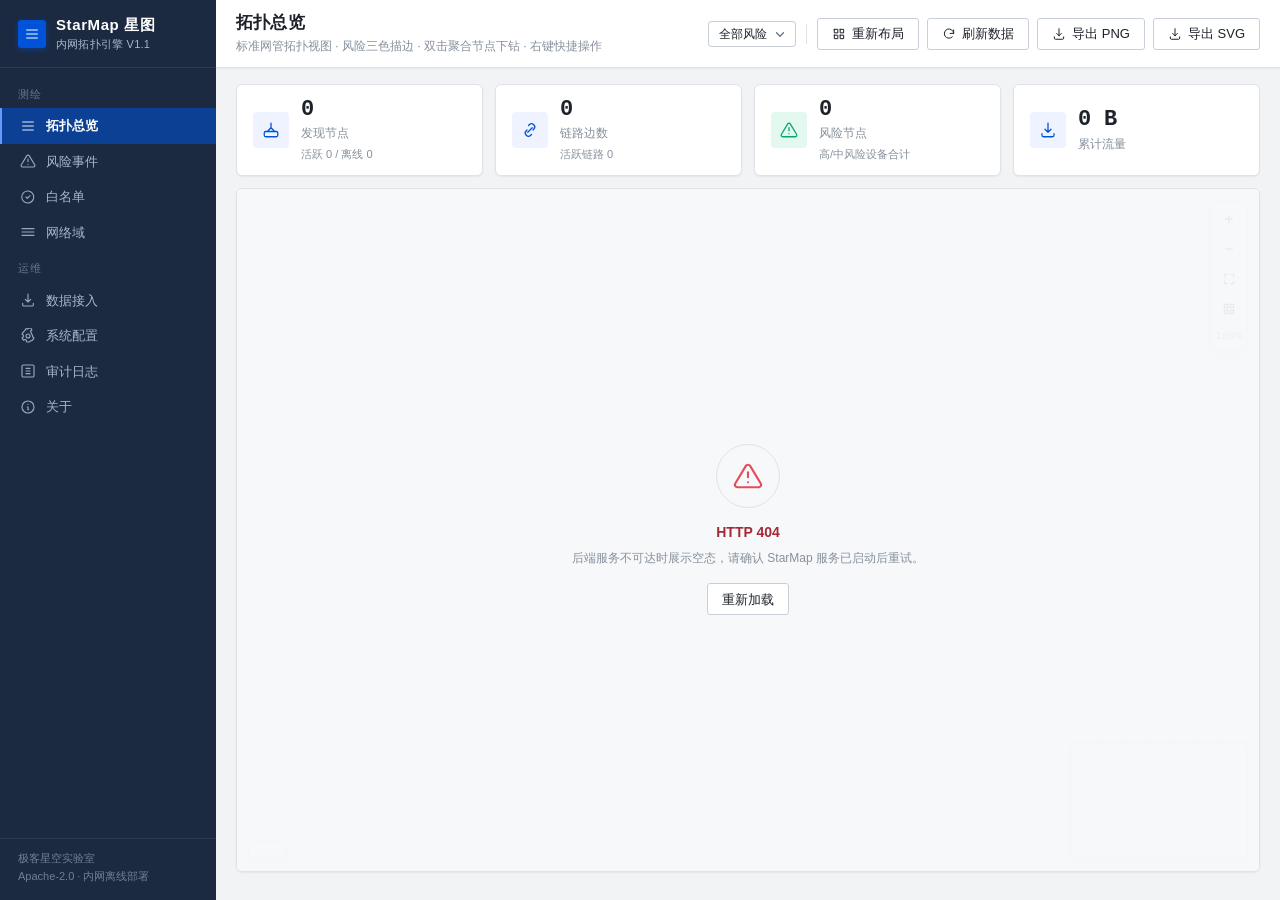
==== web/index.html @ 6420c2ea "UI: 模块宽度全自适应（去 max-width 限制/表格列宽改 min-width/控件弹性/详情面板 clamp）" ====
<!DOCTYPE html>
<html lang="zh-CN">
<head>
<meta charset="UTF-8">
<meta name="viewport" content="width=device-width, initial-scale=1.0">
<title>拓扑总览 · StarMap 星图</title>
<link rel="stylesheet" href="assets/theme.css">
</head>
<body>
<div class="sm-app">
  <aside class="sm-sider" id="smSider"></aside>

  <main class="sm-main">
    <header class="sm-topbar">
      <div class="sm-topbar-l">
        <h1 class="sm-h1">拓扑总览</h1>
        <p class="sm-sub">标准网管拓扑视图 · 风险三色描边 · 双击聚合节点下钻 · 右键快捷操作</p>
      </div>
      <div class="sm-toolbar">
        <button class="sm-btn is-warn sm-hide" id="btnBack" data-act="back">返回上级</button>
        <select class="sm-select is-sm sm-w-auto" id="fRisk" aria-label="风险筛选">
          <option value="">全部风险</option>
          <option value="high">仅高风险</option>
          <option value="mid">仅中风险</option>
          <option value="low">仅低风险</option>
          <option value="none">仅正常</option>
        </select>
        <span class="sm-toolbar-sep"></span>
        <button class="sm-btn" id="btnRelayout" data-act="relayout" data-ico="layout">重新布局</button>
        <button class="sm-btn" id="btnRefresh" data-act="refresh" data-ico="refresh">刷新数据</button>
        <button class="sm-btn" data-act="png" data-ico="download">导出 PNG</button>
        <button class="sm-btn" data-act="svg" data-ico="download">导出 SVG</button>
      </div>
    </header>

    <div class="sm-content">
      <div class="sm-grid sm-grid-4 sm-anim" id="statsBar"></div>

      <div class="sm-row sm-anim" style="flex:1;min-height:420px;margin-top:12px" >
        <div id="topo" class="sm-card sm-topo-wrap" style="flex:1;min-width:0"></div>

        <aside class="sm-card sm-hide" id="detailPanel" style="width:clamp(280px, 24vw, 360px);flex:0 0 clamp(280px, 24vw, 360px);display:flex;flex-direction:column;overflow:hidden">
          <div class="sm-card-hd">
            <div>
              <h2 style="font-size:14px">节点详情</h2>
              <div class="sm-t-3" id="detailKind">—</div>
            </div>
            <button class="sm-btn is-text is-icon is-sm" data-act="close-detail" title="关闭" data-ico="close"></button>
          </div>
          <div class="sm-card-bd" id="detailBody" style="overflow:auto;flex:1"></div>
        </aside>
      </div>
    </div>
  </main>
</div>

<script src="assets/api.js"></script>
<script src="assets/app.js"></script>
<script src="assets/topo.js"></script>
<script>
'use strict';

var topo = null;
var snapshot = null;      // 当前拓扑快照
var parentSnapshot = null;// 上级快照（返回上级用）
var nodeCache = {};       // id -> node
var breadcrumb = ['全网拓扑'];

/* ---------- 节点判定（与后端契约保持一致） ---------- */
function isAggNode(n) {
  if (n.Aggregated) return true;
  var id = String(n.ID || '');
  return id.indexOf('subnet:') === 0;
}
function nodeCIDR(n) {
  var id = String(n.ID || '');
  if (id.indexOf('subnet:') === 0) return id.slice(7);
  if (id.indexOf('ext:') === 0) return null;
  if (n.IPs && n.IPs.length && n.IPs[0].indexOf('/') > 0) return n.IPs[0];
  if (id.indexOf('/') > 0) return id;
  return null;
}
function nodeLabel(n) {
  if (n.IPs && n.IPs.length) return String(n.IPs[0]);
  if (n.MAC) return String(n.MAC);
  return String(n.ID);
}

/* ---------- 统计卡片 ---------- */
function renderStats() {
  var st = (snapshot && snapshot.Stats) || {};
  var nodes = (snapshot && snapshot.Nodes) || [];
  var edges = (snapshot && snapshot.Edges) || [];
  var active = nodes.filter(function (n) { return n.Active !== false; }).length;
  var risky = nodes.filter(function (n) { return n.RiskLevel === 'high' || n.RiskLevel === 'mid'; }).length;
  var items = [
    { k: '发现节点', v: st.NodeCount != null ? st.NodeCount : nodes.length, i: 'node', cls: '', ex: '活跃 ' + active + ' / 离线 ' + (nodes.length - active) },
    { k: '链路边数', v: st.EdgeCount != null ? st.EdgeCount : edges.length, i: 'link', cls: '', ex: '活跃链路 ' + (st.ActiveEdges != null ? st.ActiveEdges : edges.filter(function (e) { return e.Active !== false; }).length) },
    { k: '风险节点', v: risky, i: 'warn', cls: risky ? 'is-high' : 'is-ok', ex: '高/中风险设备合计' },
    { k: '累计流量', v: st.TotalBytes || 0, i: 'ingest', cls: '', ex: '', fmt: 'bytes' }
  ];
  var host = document.getElementById('statsBar');
  host.innerHTML = items.map(function (it) {
    return '<div class="sm-stat ' + it.cls + '">' +
      '<div class="sm-stat-ico">' + UI.ico(it.i) + '</div>' +
      '<div style="min-width:0">' +
      '<div class="sm-stat-val" data-v="' + it.v + '" data-fmt="' + (it.fmt || 'num') + '">0</div>' +
      '<div class="sm-stat-key">' + it.k + '</div>' +
      (it.ex ? '<div class="sm-stat-extra">' + UI.esc(it.ex) + '</div>' : '') +
      '</div></div>';
  }).join('');
  Array.prototype.forEach.call(host.querySelectorAll('.sm-stat-val'), function (el) {
    var v = Number(el.getAttribute('data-v')) || 0;
    if (el.getAttribute('data-fmt') === 'bytes') el.textContent = UI.fmtBytes(v);
    else UI.countTo(el, v);
  });
}

/* ---------- 告警徽标：按节点聚合待处置事件 ---------- */
function loadAlerts() {
  return API.events({ status: 'pending' })
    .then(function (list) {
      var events = Array.isArray(list) ? list : (list && list.Events) || [];
      var map = {};
      events.forEach(function (ev) {
        var key = ev.NodeAPID || (ev.NodeID != null ? String(ev.NodeID) : '');
        if (!key) return;
        map[key] = (map[key] || 0) + 1;
      });
      if (topo) topo.setAlerts(map);
    })
    .catch(function () { /* 事件接口失败不影响拓扑 */ });
}

/* ---------- 拓扑构建 ---------- */
function buildGraph(data, keepView) {
  snapshot = data;
  nodeCache = {};
  (data.Nodes || []).forEach(function (n) { nodeCache[String(n.ID)] = n; });
  renderStats();
  if (!topo) {
    topo = SM.Topo.create(document.getElementById('topo'), {});
    bindTopo();
  }
  topo.setData(data);
  if (!keepView) topo.fit();
  loadAlerts();
}

function bindTopo() {
  topo.on('nodeClick', function (p) { showDetail(p.id); });

  topo.on('nodeDblClick', function (p) {
    var n = nodeCache[p.id];
    if (!n) return;
    var cidr = nodeCIDR(n);
    if (isAggNode(n) && cidr) drilldown(cidr);
    else showDetail(p.id);
  });

  topo.on('nodeHover', function (p) {
    if (!p || !p.node) { UI.tip.hide(); return; }
    var n = p.node;
    var lv = n.RiskLevel || 'none';
    UI.tip.show(
      '<b>' + UI.esc(nodeLabel(n)) + '</b>' +
      '<div class="sm-tip-row"><span>类型</span><span>' + UI.esc(SM.Topo.typeLabel(nodeType(n))) + '</span></div>' +
      '<div class="sm-tip-row"><span>风险</span><span>' + UI.esc(UI.riskLabel(lv)) + '</span></div>' +
      '<div class="sm-tip-row"><span>网络域</span><span>' + UI.esc(n.Domain || '-') + '</span></div>' +
      '<div class="sm-tip-row"><span>最后活跃</span><span>' + UI.esc(UI.fmtAgo(n.LastSeen)) + '</span></div>' +
      (isAggNode(n) ? '<div style="margin-top:4px;opacity:.7">双击下钻子网</div>' : ''),
      p.x, p.y);
  });

  topo.on('edgeHover', function (p) {
    if (!p || !p.edge) { UI.tip.hide(); return; }
    var e = p.edge;
    UI.tip.show(
      '<b>' + UI.esc(nodeLabel(nodeCache[p.a] || { ID: p.a })) + ' &harr; ' + UI.esc(nodeLabel(nodeCache[p.b] || { ID: p.b })) + '</b>' +
      '<div class="sm-tip-row"><span>协议</span><span>' + UI.esc(e.Protocol || '-') + '</span></div>' +
      '<div class="sm-tip-row"><span>流量</span><span>' + UI.esc(UI.fmtBytes(e.Bytes)) + '</span></div>' +
      '<div class="sm-tip-row"><span>报文</span><span>' + UI.esc(UI.fmtNum(e.Packets)) + '</span></div>' +
      '<div class="sm-tip-row"><span>状态</span><span>' + (e.Active === false ? '已老化' : '活跃') + '</span></div>',
      p.x, p.y);
  });

  topo.on('contextMenu', function (p) {
    if (!p.id) return;
    var n = p.node || {};
    var cidr = nodeCIDR(n);
    UI.menu(p.x, p.y, [
      { label: '查看详情', icon: 'info', act: 'ctx-detail' },
      { label: '居中定位', icon: 'target', act: 'ctx-locate' },
      { sep: true },
      { label: '下钻子网', icon: 'drill', act: 'ctx-drill', disabled: !(isAggNode(n) && cidr) },
      { label: '加入白名单', icon: 'shield', act: 'ctx-whitelist' }
    ], { id: p.id, node: n, cidr: cidr });
  });
}

function nodeType(n) {
  if (!topo) return 'unknown';
  if (String(n.ID).indexOf('ext:') === 0) return 'cloud';
  if (isAggNode(n)) return 'subnet';
  return 'unknown';
}

/* ---------- 节点详情 ---------- */
function showDetail(id) {
  var panel = document.getElementById('detailPanel');
  var body = document.getElementById('detailBody');
  panel.classList.remove('sm-hide');
  body.innerHTML = UI.loadingHTML('加载节点详情…');
  API.node(id).then(function (resp) {
    var n = resp.Node || resp;
    var peers = (snapshot.Edges || []).filter(function (e) { return e.SrcID === id || e.DstID === id; });
    var cidr = nodeCIDR(n);
    document.getElementById('detailKind').textContent = isAggNode(n) ? '网段聚合节点' : SM.Topo.typeLabel(nodeType(n));
    var h = '<div class="sm-stack-sm">' +
      kv('节点 ID', '<span class="sm-mono">' + UI.esc(n.ID) + '</span>') +
      kv('IP 地址', (n.IPs || []).length ? (n.IPs || []).map(function (i) { return '<div class="sm-mono">' + UI.esc(i) + '</div>'; }).join('') : '-') +
      kv('MAC 地址', n.MAC ? '<span class="sm-mono">' + UI.esc(n.MAC) + '</span>' : '-') +
      kv('归属网络域', n.Domain ? '<span class="sm-badge is-brand">' + UI.esc(n.Domain) + '</span>' : '-') +
      kv('风险等级', UI.riskTag(n.RiskLevel)) +
      kv('在线状态', n.Active === false
        ? '<span class="sm-dot is-off"></span> 已老化'
        : '<span class="sm-dot is-on"></span> 在线') +
      kv('标签', (n.Labels || []).length
        ? '<div class="sm-chips">' + n.Labels.map(function (l) { return '<span class="sm-chip">' + UI.esc(l) + '</span>'; }).join('') + '</div>'
        : '-') +
      kv('首次发现', UI.fmtTime(n.FirstSeen)) +
      kv('最后活跃', UI.fmtTime(n.LastSeen)) +
      '</div>';

    if (resp.Members && resp.Members.length) {
      h += '<div class="sm-divider"></div><div class="sm-label" style="margin-bottom:8px">聚合成员（' + resp.Members.length + '）</div>' +
        '<div class="sm-stack-sm" style="max-height:200px;overflow:auto">' + resp.Members.map(function (m) {
          return '<div class="sm-row is-center" style="justify-content:space-between;padding:5px 8px;background:var(--sm-bg-alt);border-radius:3px">' +
            '<span class="sm-mono" style="font-size:12px">' + UI.esc(nodeLabel(m)) + '</span>' +
            UI.riskTag(m.RiskLevel) + '</div>';
        }).join('') + '</div>';
    }

    h += '<div class="sm-divider"></div><div class="sm-label" style="margin-bottom:8px">通信对端（' + peers.length + '）</div>';
    h += peers.length
      ? '<div class="sm-stack-sm" style="max-height:240px;overflow:auto">' + peers.map(function (e) {
        var other = e.SrcID === id ? e.DstID : e.SrcID;
        var on = nodeCache[other];
        return '<div class="sm-row is-center" style="justify-content:space-between;padding:6px 8px;background:var(--sm-bg-alt);border-radius:3px">' +
          '<span class="sm-mono" style="font-size:12px;color:var(--sm-brand-2);cursor:pointer" data-act="peer" data-id="' + UI.escAttr(other) + '">' +
          UI.esc(on ? nodeLabel(on) : other) + '</span>' +
          '<span class="sm-t-3" style="font-size:11px">' + UI.esc(e.Protocol || '-') + ' · ' + UI.esc(UI.fmtBytes(e.Bytes)) + '</span></div>';
      }).join('') + '</div>'
      : '<div class="sm-t-3" style="font-size:12px">暂无对端</div>';

    body.innerHTML = h;
  }).catch(function (e) {
    body.innerHTML = UI.errorHTML(e);
  });
}
function kv(k, v) {
  return '<div class="sm-kv"><div class="sm-kv-k">' + k + '</div><div class="sm-kv-v">' + v + '</div></div>';
}

/* ---------- 下钻 / 返回 ---------- */
function drilldown(cidr) {
  UI.toast('正在下钻子网 ' + cidr + ' …', 'info');
  topo.showOverlay('<div style="text-align:center">' + UI.loadingHTML('加载子网拓扑 ' + cidr + ' …') + '</div>');
  API.subnetTopology(cidr).then(function (data) {
    if (!data.Nodes || !data.Nodes.length) {
      topo.showOverlay(UI.emptyHTML('子网 ' + cidr + ' 内暂无节点', '该网段可能尚未聚合或已被老化清理'));
      return;
    }
    parentSnapshot = snapshot;
    breadcrumb.push(cidr);
    buildGraph(data);
    document.getElementById('btnBack').classList.remove('sm-hide');
    document.getElementById('btnBack').textContent = '← 返回' + (breadcrumb.length > 1 ? '上级' : '全网');
    UI.toast('已进入子网 ' + cidr, 'ok');
  }).catch(function (e) {
    topo.showOverlay(UI.errorHTML(e));
    UI.toast('下钻失败：' + e.message, 'err');
  });
}
function backToTop() {
  if (!parentSnapshot) return;
  breadcrumb.pop();
  buildGraph(parentSnapshot);
  parentSnapshot = null;
  document.getElementById('btnBack').classList.add('sm-hide');
  UI.toast('已返回上级拓扑', 'ok');
}

/* ---------- 加入白名单 ---------- */
function addWhitelist(prefill) {
  UI.modal({
    title: '加入白名单',
    body:
      '<div class="sm-stack">' +
      '<div class="sm-field"><label>类型</label><select class="sm-select" id="wlKind">' +
      '<option value="cidr">CIDR 网段</option><option value="ip">IP 地址</option>' +
      '<option value="host">主机/域名</option><option value="node">拓扑节点</option></select></div>' +
      '<div class="sm-field"><label>值</label><input class="sm-input" id="wlValue" placeholder="如 10.0.0.0/8 / 192.168.1.1" value="' + UI.escAttr(prefill || '') + '"></div>' +
      '<div class="sm-field"><label>备注</label><input class="sm-input" id="wlNote" placeholder="可选，如：办公网段放行"></div>' +
      '<div class="sm-alert is-info"><span class="sm-alert-ico">' + UI.ico('info') + '</span>' +
      '<div class="sm-alert-body">保存后将自动抑制该维度下已有的待处置事件。</div></div>' +
      '</div>',
    okText: '保存',
    onOk: function (m) {
      var v = m.body.querySelector('#wlValue').value.trim();
      if (!v) { UI.toast('请填写值', 'err'); return false; }
      return API.createWhitelist({
        Kind: m.body.querySelector('#wlKind').value,
        Value: v,
        Note: m.body.querySelector('#wlNote').value.trim()
      }).then(function () {
        UI.toast('已加入白名单', 'ok');
        loadAlerts();
      });
    }
  });
}

/* ---------- 事件绑定（事件委托，无内联 onclick） ---------- */
UI.on('refresh', load);
UI.on('relayout', function () { if (topo) { topo.relayout(); UI.toast('已重新布局', 'ok'); } });
UI.on('back', backToTop);
UI.on('png', function () { if (topo) { topo.exportPNG(); UI.toast('PNG 已导出', 'ok'); } });
UI.on('svg', function () { if (topo) { topo.exportSVG(); UI.toast('SVG 已导出', 'ok'); } });
UI.on('close-detail', function () { document.getElementById('detailPanel').classList.add('sm-hide'); });
UI.on('peer', function (el) { showDetail(el.getAttribute('data-id')); });
UI.on('topo-reload', load);
UI.on('ctx-detail', function (el, ctx) { showDetail(ctx.id); });
UI.on('ctx-locate', function (el, ctx) { if (topo) topo.centerOn(ctx.id); });
UI.on('ctx-drill', function (el, ctx) { if (ctx.cidr) drilldown(ctx.cidr); });
UI.on('ctx-whitelist', function (el, ctx) {
  var n = ctx.node || {};
  var ip = (n.IPs && n.IPs[0]) ? String(n.IPs[0]).replace(/\/.*$/, '') : '';
  addWhitelist(ip || ctx.id);
});

document.getElementById('fRisk').addEventListener('change', function () {
  if (topo) topo.setRiskFilter(this.value);
});

/* ---------- 加载 ---------- */
function load() {
  if (!topo) {
    topo = SM.Topo.create(document.getElementById('topo'), {});
    bindTopo();
  }
  topo.showOverlay(UI.loadingHTML('正在获取拓扑快照…'));
  return API.topology().then(function (data) {
    parentSnapshot = null;
    breadcrumb = ['全网拓扑'];
    document.getElementById('btnBack').classList.add('sm-hide');
    if (!data.Nodes || !data.Nodes.length) {
      snapshot = data;
      renderStats();
      topo.setData({ Nodes: [], Edges: [] });
      return;
    }
    buildGraph(data);
  }).catch(function (e) {
    if (topo) topo.showOverlay(UI.errorHTML(e));
    snapshot = null;
    renderStats();
  });
}

document.addEventListener('DOMContentLoaded', load);
window.addEventListener('resize', function () { if (topo) topo.resize(); });
</script>
</body>
</html>
---- web/assets/theme.css ----
/* ==========================================================================
   StarMap 星图 V1.1 —— 设计系统（theme.css）
   设计基准：腾讯云 / TDesign 规范 + 原生桌面网管平台质感（eSight / RIIL / Zabbix）
   原则：亮色为主 · 紧凑信息密度 · 细边框 · 克制阴影 · 小圆角 · 无渐变堆砌
   零外网依赖：不引用任何 CDN 字体 / 图标库，图标全部内联 SVG
   ========================================================================== */

/* ---------- 1. 设计令牌 ---------- */
:root {
  /* 品牌：腾讯蓝 */
  --sm-brand-1: #003cab;
  --sm-brand-2: #0052d9;
  --sm-brand-3: #3375ff;
  --sm-brand-4: #6699ff;
  --sm-brand-5: #a6c4ff;
  --sm-brand-bg: #eef3ff;
  --sm-brand-bg-hover: #dbe5ff;

  /* 中性灰阶 */
  --sm-gray-1: #1d2129;
  --sm-gray-2: #4b5768;
  --sm-gray-3: #6b7787;
  --sm-gray-4: #8f9aab;
  --sm-gray-5: #b6bfcc;
  --sm-gray-6: #d4dae2;
  --sm-gray-7: #e5e9ef;
  --sm-gray-8: #f0f2f5;
  --sm-gray-9: #f7f8fa;

  /* 语义色 */
  --sm-success: #00a870;
  --sm-success-bg: #e3f9f0;
  --sm-warning: #ff8800;
  --sm-warning-bg: #fff1e0;
  --sm-danger: #e34d59;
  --sm-danger-bg: #fdeaec;
  --sm-info: #0052d9;
  --sm-info-bg: #eef3ff;

  /* 风险等级色（拓扑节点 / 事件列表共用） */
  --sm-risk-high: #e34d59;
  --sm-risk-high-bg: #fdeaec;
  --sm-risk-mid: #ff8800;
  --sm-risk-mid-bg: #fff1e0;
  --sm-risk-low: #0052d9;
  --sm-risk-low-bg: #eef3ff;
  --sm-risk-none: #2ba471;
  --sm-risk-none-bg: #e8f7f1;

  /* 表面 */
  --sm-bg-page: #f2f3f5;
  --sm-bg: #ffffff;
  --sm-bg-alt: #f7f8fa;
  --sm-bg-hover: #f2f3f5;
  --sm-bg-active: #e7e9ee;
  --sm-bg-disabled: #f5f6f7;

  /* 导航侧栏 */
  --sm-sider-bg: #1b2a41;
  --sm-sider-bg-2: #16233a;
  --sm-sider-text: #a9b6c9;
  --sm-sider-text-active: #ffffff;
  --sm-sider-hover: rgba(255, 255, 255, .07);
  --sm-sider-active: rgba(0, 82, 217, .55);
  --sm-sider-border: rgba(255, 255, 255, .08);

  /* 文本 */
  --sm-text-1: #1d2129;
  --sm-text-2: #4b5768;
  --sm-text-3: #86909c;
  --sm-text-4: #b3bac5;
  --sm-text-inv: #ffffff;

  /* 边框 */
  --sm-border: #dfe3e8;
  --sm-border-strong: #c9cfd8;
  --sm-border-light: #edeff2;
  --sm-divider: #eef0f3;

  /* 圆角：原生桌面质感 = 小圆角 */
  --sm-r-xs: 2px;
  --sm-r-sm: 3px;
  --sm-r: 4px;
  --sm-r-md: 6px;
  --sm-r-lg: 8px;
  --sm-r-pill: 999px;

  /* 阴影：克制 */
  --sm-shadow-1: 0 1px 2px rgba(29, 33, 41, .06);
  --sm-shadow-2: 0 2px 8px rgba(29, 33, 41, .10);
  --sm-shadow-3: 0 6px 20px rgba(29, 33, 41, .14);
  --sm-shadow-4: 0 12px 32px rgba(29, 33, 41, .18);
  --sm-shadow-brand: 0 2px 8px rgba(0, 82, 217, .28);

  /* 动效 */
  --sm-ease: cubic-bezier(.4, 0, .2, 1);
  --sm-t: 150ms;
  --sm-t-base: 180ms;
  --sm-t-slow: 240ms;
  --sm-dur: 180ms;

  /* 尺寸 */
  --sm-sider-w: 216px;
  --sm-topbar-h: 56px;
  --sm-font: 14px;
  --sm-font-sm: 12px;
  --sm-font-xs: 11px;
  --sm-mono: ui-monospace, SFMono-Regular, "SF Mono", Consolas, "Liberation Mono", Menlo, monospace;
}

/* ---------- 2. 基础重置 ---------- */
* { box-sizing: border-box; }
html, body { height: 100%; }
body {
  margin: 0;
  background: var(--sm-bg-page);
  color: var(--sm-text-1);
  font: var(--sm-font) / 1.5 "PingFang SC", "Microsoft YaHei", "Hiragino Sans GB", "Helvetica Neue", Helvetica, Arial, sans-serif;
  -webkit-font-smoothing: antialiased;
  text-rendering: optimizeLegibility;
}
h1, h2, h3, h4, p, ul, ol, figure { margin: 0; }
ul, ol { padding: 0; list-style: none; }
a { color: var(--sm-brand-2); text-decoration: none; transition: color var(--sm-t) var(--sm-ease); }
a:hover { color: var(--sm-brand-3); }
button, input, select, textarea { font: inherit; color: inherit; }
code, pre, .sm-mono { font-family: var(--sm-mono); font-size: var(--sm-font-sm); }
::selection { background: var(--sm-brand-5); color: var(--sm-text-1); }

/* 桌面质感滚动条 */
* { scrollbar-width: thin; scrollbar-color: var(--sm-gray-6) transparent; }
::-webkit-scrollbar { width: 8px; height: 8px; }
::-webkit-scrollbar-track { background: transparent; }
::-webkit-scrollbar-thumb { background: var(--sm-gray-6); border-radius: 4px; border: 2px solid transparent; background-clip: content-box; }
::-webkit-scrollbar-thumb:hover { background: var(--sm-gray-5); background-clip: content-box; }

/* ---------- 3. 页面框架 ---------- */
.sm-app { display: flex; min-height: 100vh; }

.sm-sider {
  width: var(--sm-sider-w);
  flex: 0 0 var(--sm-sider-w);
  background: var(--sm-sider-bg);
  color: var(--sm-sider-text);
  display: flex;
  flex-direction: column;
  position: sticky;
  top: 0;
  height: 100vh;
  z-index: 30;
}
.sm-sider-brand {
  padding: 16px 18px 14px;
  border-bottom: 1px solid var(--sm-sider-border);
  display: flex;
  align-items: center;
  gap: 10px;
}
.sm-sider-logo {
  width: 28px; height: 28px; flex: 0 0 28px;
  border-radius: var(--sm-r-sm);
  background: var(--sm-brand-2);
  display: grid; place-items: center;
  color: #fff;
  box-shadow: 0 2px 6px rgba(0, 82, 217, .4);
}
.sm-sider-name { font-size: 15px; font-weight: 700; color: #fff; letter-spacing: .04em; line-height: 1.2; }
.sm-sider-ver { font-size: var(--sm-font-xs); color: var(--sm-sider-text); margin-top: 2px; letter-spacing: .02em; }
.sm-sider-nav { flex: 1; overflow-y: auto; padding: 8px 0; }
.sm-sider-nav::-webkit-scrollbar-thumb { background: rgba(255,255,255,.18); background-clip: content-box; }
.sm-sider-group { font-size: var(--sm-font-xs); color: rgba(169,182,201,.55); padding: 10px 18px 6px; letter-spacing: .08em; }
.sm-navitem {
  display: flex; align-items: center; gap: 10px;
  padding: 8px 18px;
  font-size: 13px;
  color: var(--sm-sider-text);
  border-left: 2px solid transparent;
  transition: background var(--sm-t) var(--sm-ease), color var(--sm-t) var(--sm-ease), border-color var(--sm-t) var(--sm-ease);
  position: relative;
}
.sm-navitem:hover { background: var(--sm-sider-hover); color: #fff; }
.sm-navitem.is-active {
  background: var(--sm-sider-active);
  color: var(--sm-sider-text-active);
  border-left-color: #6699ff;
  font-weight: 600;
}
.sm-navitem svg { width: 16px; height: 16px; flex: 0 0 16px; opacity: .9; }
.sm-sider-foot { padding: 10px 18px 14px; border-top: 1px solid var(--sm-sider-border); font-size: var(--sm-font-xs); color: rgba(169,182,201,.6); line-height: 1.7; }

.sm-main { flex: 1; min-width: 0; display: flex; flex-direction: column; }

.sm-topbar {
  height: auto;
  min-height: var(--sm-topbar-h);
  background: var(--sm-bg);
  border-bottom: 1px solid var(--sm-border);
  padding: 12px 20px;
  display: flex;
  align-items: center;
  justify-content: space-between;
  gap: 16px;
  flex-wrap: wrap;
  position: sticky;
  top: 0;
  z-index: 20;
  box-shadow: var(--sm-shadow-1);
}
.sm-topbar-l { min-width: 0; }
.sm-h1 { font-size: 17px; font-weight: 700; line-height: 1.3; letter-spacing: .01em; }
.sm-sub { font-size: var(--sm-font-sm); color: var(--sm-text-3); margin-top: 3px; }
.sm-toolbar { display: flex; align-items: center; gap: 8px; flex-wrap: wrap; }
.sm-toolbar-sep { width: 1px; height: 20px; background: var(--sm-border); margin: 0 2px; }

.sm-content { padding: 16px 20px 28px; flex: 1; min-height: 0; display: flex; flex-direction: column; }
.sm-content.sm-content-flush { padding: 0; }

/* 面包屑 */
.sm-crumb { display: flex; align-items: center; gap: 6px; font-size: var(--sm-font-sm); color: var(--sm-text-3); margin-bottom: 10px; }
.sm-crumb a { color: var(--sm-text-3); }
.sm-crumb a:hover { color: var(--sm-brand-2); }
.sm-crumb .sm-crumb-sep { color: var(--sm-text-4); }
.sm-crumb .is-cur { color: var(--sm-text-2); }

/* ---------- 4. 排版 ---------- */
.sm-t-1 { color: var(--sm-text-1); }
.sm-t-2 { color: var(--sm-text-2); }
.sm-t-3 { color: var(--sm-text-3); }
.sm-t-xs { font-size: var(--sm-font-sm); }
.sm-t-xxs { font-size: var(--sm-font-xs); }
.sm-label { font-size: var(--sm-font-sm); color: var(--sm-text-3); }
.sm-num { font-family: var(--sm-mono); font-variant-numeric: tabular-nums; }
.sm-ellipsis { overflow: hidden; text-overflow: ellipsis; white-space: nowrap; }
.sm-break { word-break: break-all; }

/* ---------- 5. 动画 ---------- */
@keyframes sm-fade-up { from { opacity: 0; transform: translateY(8px); } to { opacity: 1; transform: none; } }
@keyframes sm-fade-in { from { opacity: 0; } to { opacity: 1; } }
@keyframes sm-scale-in { from { opacity: 0; transform: scale(.96); } to { opacity: 1; transform: scale(1); } }
@keyframes sm-slide-in-right { from { opacity: 0; transform: translateX(16px); } to { opacity: 1; transform: none; } }
@keyframes sm-spin { to { transform: rotate(360deg); } }
@keyframes sm-shimmer { from { background-position: -420px 0; } to { background-position: 420px 0; } }
@keyframes sm-pulse { 0%, 100% { opacity: 1; } 50% { opacity: .35; } }
@keyframes sm-dash { to { stroke-dashoffset: -32; } }

.sm-anim { animation: sm-fade-up var(--sm-t-slow) var(--sm-ease) both; animation-delay: var(--sm-d, 0ms); }
.sm-anim-in { animation: sm-fade-in var(--sm-t-base) var(--sm-ease) both; }

/* ---------- 6. 按钮 ---------- */
.sm-btn {
  display: inline-flex; align-items: center; justify-content: center; gap: 6px;
  height: 32px; padding: 0 14px;
  font-size: 13px; line-height: 1;
  border-radius: var(--sm-r-sm);
  border: 1px solid var(--sm-border-strong);
  background: var(--sm-bg);
  color: var(--sm-text-1);
  cursor: pointer;
  white-space: nowrap;
  user-select: none;
  transition: background var(--sm-t) var(--sm-ease), border-color var(--sm-t) var(--sm-ease),
              color var(--sm-t) var(--sm-ease), box-shadow var(--sm-t) var(--sm-ease), transform var(--sm-t) var(--sm-ease);
}
.sm-btn:hover { border-color: var(--sm-brand-3); color: var(--sm-brand-2); background: var(--sm-brand-bg); }
.sm-btn:active { transform: translateY(1px); background: var(--sm-brand-bg-hover); }
.sm-btn:focus-visible { outline: 2px solid var(--sm-brand-4); outline-offset: 1px; }
.sm-btn svg { width: 14px; height: 14px; flex: none; }
.sm-btn.is-primary {
  background: var(--sm-brand-2); border-color: var(--sm-brand-2); color: #fff;
  box-shadow: 0 1px 2px rgba(0, 82, 217, .3);
}
.sm-btn.is-primary:hover { background: var(--sm-brand-3); border-color: var(--sm-brand-3); color: #fff; box-shadow: var(--sm-shadow-brand); }
.sm-btn.is-primary:active { background: var(--sm-brand-1); border-color: var(--sm-brand-1); }
.sm-btn.is-danger { background: var(--sm-danger); border-color: var(--sm-danger); color: #fff; }
.sm-btn.is-danger:hover { background: #f36d78; border-color: #f36d78; color: #fff; }
.sm-btn.is-warn { background: var(--sm-warning); border-color: var(--sm-warning); color: #fff; }
.sm-btn.is-warn:hover { background: #ffa033; border-color: #ffa033; color: #fff; }
.sm-btn.is-text { border-color: transparent; background: transparent; color: var(--sm-brand-2); padding: 0 8px; }
.sm-btn.is-text:hover { background: var(--sm-brand-bg); border-color: transparent; }
.sm-btn.is-text.is-danger { color: var(--sm-danger); }
.sm-btn.is-text.is-danger:hover { background: var(--sm-danger-bg); }
.sm-btn.is-sm { height: 26px; padding: 0 10px; font-size: var(--sm-font-sm); }
.sm-btn.is-lg { height: 36px; padding: 0 18px; font-size: 14px; }
.sm-btn.is-icon { padding: 0; width: 32px; }
.sm-btn.is-icon.is-sm { width: 26px; }
.sm-btn[disabled], .sm-btn.is-disabled {
  cursor: not-allowed; opacity: .5; pointer-events: none;
  background: var(--sm-bg-disabled); border-color: var(--sm-border); color: var(--sm-text-4);
}
.sm-btn.is-loading { pointer-events: none; opacity: .8; }
.sm-btn.is-loading .sm-btn-ico { display: none; }
.sm-btn .sm-spin { display: none; }
.sm-btn.is-loading .sm-spin { display: block; }

.sm-spin {
  width: 13px; height: 13px; flex: none;
  border: 2px solid currentColor; border-right-color: transparent;
  border-radius: 50%;
  animation: sm-spin .6s linear infinite;
  opacity: .85;
}
.sm-spin.is-lg { width: 22px; height: 22px; border-width: 2.5px; }

/* ---------- 7. 表单 ---------- */
.sm-field { display: flex; flex-direction: column; gap: 6px; }
.sm-field > label { font-size: var(--sm-font-sm); color: var(--sm-text-2); font-weight: 500; }
.sm-field .sm-hint { font-size: var(--sm-font-xs); color: var(--sm-text-3); }

.sm-input, .sm-select, .sm-textarea {
  height: 32px;
  padding: 0 10px;
  background: var(--sm-bg);
  border: 1px solid var(--sm-border-strong);
  border-radius: var(--sm-r-sm);
  color: var(--sm-text-1);
  font-size: 13px;
  width: 100%;
  transition: border-color var(--sm-t) var(--sm-ease), box-shadow var(--sm-t) var(--sm-ease), background var(--sm-t) var(--sm-ease);
}
.sm-textarea { height: auto; padding: 8px 10px; line-height: 1.6; resize: vertical; min-height: 64px; }
.sm-input::placeholder, .sm-textarea::placeholder { color: var(--sm-text-4); }
.sm-input:hover, .sm-select:hover, .sm-textarea:hover { border-color: var(--sm-brand-4); }
.sm-input:focus, .sm-select:focus, .sm-textarea:focus {
  outline: none; border-color: var(--sm-brand-2);
  box-shadow: 0 0 0 2px rgba(0, 82, 217, .12);
}
.sm-input[disabled], .sm-select[disabled], .sm-textarea[disabled] {
  background: var(--sm-bg-disabled); color: var(--sm-text-4); cursor: not-allowed;
}
.sm-input.is-sm, .sm-select.is-sm { height: 26px; font-size: var(--sm-font-sm); }
.sm-select {
  appearance: none; -webkit-appearance: none;
  padding-right: 28px;
  background-image: url("data:image/svg+xml;charset=utf-8,%3Csvg xmlns='http://www.w3.org/2000/svg' viewBox='0 0 16 16' fill='none' stroke='%236b7787' stroke-width='1.6' stroke-linecap='round' stroke-linejoin='round'%3E%3Cpath d='M4 6.5 8 10.5l4-4'/%3E%3C/svg%3E");
  background-repeat: no-repeat;
  background-position: right 8px center;
  background-size: 14px;
  cursor: pointer;
}
.sm-form-inline { display: flex; align-items: center; gap: 8px; flex-wrap: wrap; }
.sm-search { position: relative; min-width: 180px; flex: 1 1 200px; max-width: 100%; }
.sm-search .sm-input { padding-left: 30px; width: 100%; }
.sm-search > svg { position: absolute; left: 9px; top: 50%; transform: translateY(-50%); width: 14px; height: 14px; color: var(--sm-text-4); pointer-events: none; }

/* 自适应工具类：窄屏收缩、宽屏拉伸，配合 sm-row / sm-toolbar 使用 */
.sm-flex-1 { flex: 1 1 0; min-width: 0; }
.sm-w-auto { width: auto; flex: 1 1 0; min-width: 0; }

/* 开关 */
.sm-switch { display: inline-flex; align-items: center; gap: 8px; cursor: pointer; user-select: none; }
.sm-switch input { position: absolute; opacity: 0; pointer-events: none; }
.sm-switch-track {
  width: 34px; height: 18px; border-radius: var(--sm-r-pill);
  background: var(--sm-gray-5); position: relative;
  transition: background var(--sm-t-base) var(--sm-ease);
  flex: none;
}
.sm-switch-track::after {
  content: ''; position: absolute; top: 2px; left: 2px;
  width: 14px; height: 14px; border-radius: 50%; background: #fff;
  box-shadow: 0 1px 2px rgba(0, 0, 0, .2);
  transition: transform var(--sm-t-base) var(--sm-ease);
}
.sm-switch input:checked + .sm-switch-track { background: var(--sm-brand-2); }
.sm-switch input:checked + .sm-switch-track::after { transform: translateX(16px); }
.sm-switch input:focus-visible + .sm-switch-track { box-shadow: 0 0 0 2px rgba(0, 82, 217, .18); }
.sm-switch .sm-switch-txt { font-size: var(--sm-font-sm); color: var(--sm-text-2); }

/* 复选框 */
.sm-check { display: inline-flex; align-items: center; gap: 7px; cursor: pointer; font-size: 13px; }
.sm-check input { width: 14px; height: 14px; accent-color: var(--sm-brand-2); cursor: pointer; }

/* ---------- 8. 卡片 / 面板 ---------- */
.sm-card {
  background: var(--sm-bg);
  border: 1px solid var(--sm-border);
  border-radius: var(--sm-r-md);
  box-shadow: var(--sm-shadow-1);
}
.sm-card-hd {
  padding: 12px 16px;
  border-bottom: 1px solid var(--sm-divider);
  display: flex; align-items: center; justify-content: space-between; gap: 12px;
}
.sm-card-hd h2, .sm-card-hd h3 { font-size: 14px; font-weight: 600; }
.sm-card-hd .sm-t-3 { font-size: var(--sm-font-sm); }
.sm-card-bd { padding: 16px; }
.sm-card-bd.is-flush { padding: 0; }
.sm-card-ft {
  padding: 10px 16px; border-top: 1px solid var(--sm-divider);
  display: flex; align-items: center; justify-content: flex-end; gap: 8px;
  background: var(--sm-bg-alt); border-radius: 0 0 var(--sm-r-md) var(--sm-r-md);
}
.sm-grid { display: grid; gap: 12px; }
.sm-grid-2 { grid-template-columns: repeat(2, minmax(0, 1fr)); }
.sm-grid-3 { grid-template-columns: repeat(3, minmax(0, 1fr)); }
.sm-grid-4 { grid-template-columns: repeat(4, minmax(0, 1fr)); }
.sm-grid-auto { grid-template-columns: repeat(auto-fill, minmax(300px, 1fr)); }

/* 统计卡片 */
.sm-stat {
  background: var(--sm-bg); border: 1px solid var(--sm-border); border-radius: var(--sm-r-md);
  padding: 12px 16px; box-shadow: var(--sm-shadow-1);
  display: flex; align-items: center; gap: 12px;
  transition: box-shadow var(--sm-t-base) var(--sm-ease), transform var(--sm-t-base) var(--sm-ease), border-color var(--sm-t-base) var(--sm-ease);
}
.sm-stat:hover { box-shadow: var(--sm-shadow-2); border-color: var(--sm-border-strong); transform: translateY(-1px); }
.sm-stat-ico {
  width: 36px; height: 36px; flex: 0 0 36px; border-radius: var(--sm-r);
  display: grid; place-items: center; background: var(--sm-brand-bg); color: var(--sm-brand-2);
}
.sm-stat-ico svg { width: 18px; height: 18px; }
.sm-stat.is-high .sm-stat-ico { background: var(--sm-danger-bg); color: var(--sm-danger); }
.sm-stat.is-warn .sm-stat-ico { background: var(--sm-warning-bg); color: var(--sm-warning); }
.sm-stat.is-ok .sm-stat-ico { background: var(--sm-success-bg); color: var(--sm-success); }
.sm-stat-val { font-size: 22px; font-weight: 700; line-height: 1.15; font-family: var(--sm-mono); font-variant-numeric: tabular-nums; letter-spacing: -.01em; }
.sm-stat-key { font-size: var(--sm-font-sm); color: var(--sm-text-3); margin-top: 2px; }
.sm-stat-extra { font-size: var(--sm-font-xs); color: var(--sm-text-3); margin-top: 4px; }

/* ---------- 9. 徽标 / 标签 ---------- */
.sm-badge {
  display: inline-flex; align-items: center; gap: 5px;
  height: 20px; padding: 0 7px; border-radius: var(--sm-r-xs);
  font-size: var(--sm-font-xs); line-height: 1; font-weight: 500;
  background: var(--sm-gray-8); color: var(--sm-text-2);
  border: 1px solid var(--sm-border);
  white-space: nowrap;
}
.sm-badge.is-brand { background: var(--sm-brand-bg); color: var(--sm-brand-2); border-color: #c7d8ff; }
.sm-badge.is-success { background: var(--sm-success-bg); color: var(--sm-success); border-color: #b8e8d5; }
.sm-badge.is-warning { background: var(--sm-warning-bg); color: #b35c00; border-color: #ffd9ab; }
.sm-badge.is-danger { background: var(--sm-danger-bg); color: var(--sm-danger); border-color: #f8c2c7; }
.sm-badge.is-info { background: var(--sm-info-bg); color: var(--sm-info); border-color: #c7d8ff; }
.sm-badge.is-dot::before { content: ''; width: 6px; height: 6px; border-radius: 50%; background: currentColor; }
.sm-badge-mono { font-family: var(--sm-mono); }

.sm-chip {
  display: inline-flex; align-items: center; gap: 5px;
  height: 22px; padding: 0 8px; border-radius: var(--sm-r-xs);
  font-size: var(--sm-font-xs);
  background: var(--sm-bg-alt); border: 1px solid var(--sm-border);
  color: var(--sm-text-2); font-family: var(--sm-mono);
}
.sm-chips { display: flex; flex-wrap: wrap; gap: 6px; }

/* 风险等级 */
.sm-risk { display: inline-flex; align-items: center; gap: 6px; font-size: var(--sm-font-sm); white-space: nowrap; }
.sm-risk::before { content: ''; width: 8px; height: 8px; border-radius: 2px; background: currentColor; flex: none; }
.sm-risk-high { color: var(--sm-risk-high); }
.sm-risk-mid { color: var(--sm-risk-mid); }
.sm-risk-low { color: var(--sm-risk-low); }
.sm-risk-none { color: var(--sm-risk-none); }
.sm-risk-tag {
  display: inline-flex; align-items: center; gap: 5px; height: 20px; padding: 0 7px;
  border-radius: var(--sm-r-xs); font-size: var(--sm-font-xs); border: 1px solid;
}
.sm-risk-tag.high { color: var(--sm-risk-high); background: var(--sm-risk-high-bg); border-color: #f8c2c7; }
.sm-risk-tag.mid { color: #b35c00; background: var(--sm-risk-mid-bg); border-color: #ffd9ab; }
.sm-risk-tag.low { color: var(--sm-risk-low); background: var(--sm-risk-low-bg); border-color: #c7d8ff; }
.sm-risk-tag.none { color: var(--sm-risk-none); background: var(--sm-risk-none-bg); border-color: #b8e8d5; }

/* 状态点 */
.sm-dot { display: inline-block; width: 7px; height: 7px; border-radius: 50%; flex: none; }
.sm-dot.is-on { background: var(--sm-success); box-shadow: 0 0 0 3px rgba(0, 168, 112, .14); }
.sm-dot.is-off { background: var(--sm-gray-5); }
.sm-dot.is-warn { background: var(--sm-warning); box-shadow: 0 0 0 3px rgba(255, 136, 0, .14); }
.sm-dot.is-err { background: var(--sm-danger); box-shadow: 0 0 0 3px rgba(227, 77, 89, .14); }
.sm-dot.is-live { animation: sm-pulse 1.8s var(--sm-ease) infinite; }

/* ---------- 10. 表格 ---------- */
.sm-table-wrap { overflow: auto; }
.sm-table { width: 100%; border-collapse: separate; border-spacing: 0; font-size: 13px; }
.sm-table thead th {
  position: sticky; top: 0; z-index: 2;
  background: var(--sm-bg-alt);
  border-bottom: 1px solid var(--sm-border);
  padding: 9px 14px;
  text-align: left;
  font-size: var(--sm-font-sm);
  font-weight: 600;
  color: var(--sm-text-2);
  white-space: nowrap;
}
.sm-table tbody td {
  padding: 9px 14px;
  border-bottom: 1px solid var(--sm-divider);
  vertical-align: middle;
  color: var(--sm-text-1);
}
.sm-table tbody tr { transition: background var(--sm-t) var(--sm-ease); }
.sm-table tbody tr:hover { background: var(--sm-bg-hover); }
.sm-table tbody tr.is-active { background: var(--sm-brand-bg); }
.sm-table tbody tr:last-child td { border-bottom: none; }
.sm-table .sm-td-right { text-align: right; }
.sm-table .sm-td-ops { text-align: right; white-space: nowrap; }
.sm-table .sm-empty-row td { border-bottom: none; }
.sm-table.is-dense tbody td, .sm-table.is-dense thead th { padding: 6px 12px; }

.sm-pager {
  display: flex; align-items: center; justify-content: flex-end; gap: 6px;
  padding: 10px 14px; border-top: 1px solid var(--sm-divider);
  font-size: var(--sm-font-sm); color: var(--sm-text-3);
}
.sm-pager .sm-pg {
  min-width: 26px; height: 26px; padding: 0 6px;
  border: 1px solid var(--sm-border-strong); border-radius: var(--sm-r-xs);
  background: var(--sm-bg); color: var(--sm-text-2); cursor: pointer;
  display: inline-flex; align-items: center; justify-content: center;
  font-family: var(--sm-mono);
  transition: all var(--sm-t) var(--sm-ease);
}
.sm-pager .sm-pg:hover:not([disabled]) { border-color: var(--sm-brand-3); color: var(--sm-brand-2); }
.sm-pager .sm-pg.is-cur { background: var(--sm-brand-2); border-color: var(--sm-brand-2); color: #fff; }
.sm-pager .sm-pg[disabled] { opacity: .45; cursor: not-allowed; }

/* ---------- 11. 模态 / 抽屉 ---------- */
.sm-mask {
  position: fixed; inset: 0; z-index: 100;
  background: rgba(29, 33, 41, .45);
  display: flex; align-items: center; justify-content: center;
  padding: 24px;
  opacity: 0; pointer-events: none;
  transition: opacity var(--sm-t-base) var(--sm-ease);
}
.sm-mask.is-open { opacity: 1; pointer-events: auto; }
.sm-modal {
  width: 480px; max-width: 100%; max-height: 100%;
  background: var(--sm-bg); border-radius: var(--sm-r-md);
  box-shadow: var(--sm-shadow-4);
  display: flex; flex-direction: column;
  transform: scale(.96); opacity: 0;
  transition: transform var(--sm-t-slow) var(--sm-ease), opacity var(--sm-t-base) var(--sm-ease);
  overflow: hidden;
}
.sm-mask.is-open .sm-modal { transform: scale(1); opacity: 1; }
.sm-modal-hd {
  padding: 14px 18px; border-bottom: 1px solid var(--sm-divider);
  display: flex; align-items: center; justify-content: space-between; gap: 12px;
}
.sm-modal-hd h3 { font-size: 15px; font-weight: 600; }
.sm-modal-close {
  width: 24px; height: 24px; border: none; background: transparent; cursor: pointer;
  color: var(--sm-text-3); border-radius: var(--sm-r-xs);
  display: grid; place-items: center; font-size: 18px; line-height: 1;
  transition: background var(--sm-t) var(--sm-ease), color var(--sm-t) var(--sm-ease);
}
.sm-modal-close:hover { background: var(--sm-bg-hover); color: var(--sm-text-1); }
.sm-modal-bd { padding: 18px; overflow: auto; flex: 1; }
.sm-modal-ft {
  padding: 12px 18px; border-top: 1px solid var(--sm-divider);
  display: flex; justify-content: flex-end; gap: 8px; background: var(--sm-bg-alt);
}

.sm-drawer-mask { position: fixed; inset: 0; z-index: 100; background: rgba(29, 33, 41, .45); opacity: 0; pointer-events: none; transition: opacity var(--sm-t-base) var(--sm-ease); }
.sm-drawer-mask.is-open { opacity: 1; pointer-events: auto; }
.sm-drawer {
  position: fixed; top: 0; right: 0; bottom: 0; z-index: 101;
  width: 480px; max-width: 92vw;
  background: var(--sm-bg); border-left: 1px solid var(--sm-border);
  box-shadow: var(--sm-shadow-4);
  display: flex; flex-direction: column;
  transform: translateX(100%);
  transition: transform var(--sm-t-slow) var(--sm-ease);
}
.sm-drawer.is-open { transform: none; }
.sm-drawer-hd { padding: 14px 18px; border-bottom: 1px solid var(--sm-divider); display: flex; align-items: center; justify-content: space-between; gap: 12px; }
.sm-drawer-hd h3 { font-size: 15px; font-weight: 600; }
.sm-drawer-bd { padding: 18px; overflow: auto; flex: 1; }
.sm-drawer-ft { padding: 12px 18px; border-top: 1px solid var(--sm-divider); display: flex; gap: 8px; background: var(--sm-bg-alt); }

/* ---------- 12. Toast ---------- */
.sm-toasts { position: fixed; top: 16px; right: 16px; z-index: 300; display: flex; flex-direction: column; gap: 8px; align-items: flex-end; pointer-events: none; }
.sm-toast {
  display: flex; align-items: flex-start; gap: 8px;
  min-width: 220px; max-width: 380px;
  padding: 10px 12px;
  background: var(--sm-bg); border: 1px solid var(--sm-border);
  border-left: 3px solid var(--sm-brand-2);
  border-radius: var(--sm-r-sm);
  box-shadow: var(--sm-shadow-3);
  font-size: 13px; color: var(--sm-text-1);
  animation: sm-slide-in-right var(--sm-t-slow) var(--sm-ease) both;
  pointer-events: auto;
}
.sm-toast.is-out { animation: sm-fade-in var(--sm-t-base) var(--sm-ease) reverse both; }
.sm-toast.is-ok { border-left-color: var(--sm-success); }
.sm-toast.is-ok .sm-toast-ico { color: var(--sm-success); }
.sm-toast.is-err { border-left-color: var(--sm-danger); }
.sm-toast.is-err .sm-toast-ico { color: var(--sm-danger); }
.sm-toast.is-warn { border-left-color: var(--sm-warning); }
.sm-toast.is-warn .sm-toast-ico { color: var(--sm-warning); }
.sm-toast-ico { width: 16px; height: 16px; flex: none; margin-top: 1px; color: var(--sm-brand-2); }
.sm-toast-ico svg { width: 16px; height: 16px; display: block; }
.sm-toast-msg { flex: 1; word-break: break-word; }

/* ---------- 13. 加载 / 骨架 / 空态 ---------- */
.sm-loading { display: flex; align-items: center; justify-content: center; gap: 8px; padding: 40px 16px; color: var(--sm-text-3); font-size: 13px; }
.sm-loading .sm-spin { color: var(--sm-brand-2); }

.sm-skeleton { background: var(--sm-gray-8); border-radius: var(--sm-r-xs); position: relative; overflow: hidden; height: 12px; }
.sm-skeleton::after {
  content: ''; position: absolute; inset: 0;
  background: linear-gradient(90deg, transparent, rgba(255, 255, 255, .75), transparent);
  background-size: 420px 100%;
  animation: sm-shimmer 1.2s linear infinite;
}
.sm-skeleton-row { display: flex; align-items: center; gap: 12px; padding: 12px 14px; border-bottom: 1px solid var(--sm-divider); }
.sm-skeleton-row .sm-skel-dot { width: 24px; height: 24px; border-radius: 50%; flex: none; }

.sm-empty { display: flex; flex-direction: column; align-items: center; justify-content: center; padding: 48px 24px; text-align: center; }
.sm-empty-ico {
  width: 64px; height: 64px; margin-bottom: 14px;
  border-radius: 50%; background: var(--sm-bg-alt);
  border: 1px solid var(--sm-border);
  display: grid; place-items: center; color: var(--sm-gray-5);
}
.sm-empty-ico svg { width: 30px; height: 30px; }
.sm-empty-title { font-size: 14px; font-weight: 600; color: var(--sm-text-2); }
.sm-empty-desc { font-size: var(--sm-font-sm); color: var(--sm-text-3); margin-top: 6px; max-width: 420px; }
.sm-empty-ops { margin-top: 16px; display: flex; gap: 8px; justify-content: center; flex-wrap: wrap; }

.sm-alert { display: flex; gap: 10px; padding: 10px 12px; border-radius: var(--sm-r-sm); border: 1px solid; font-size: 13px; }
.sm-alert.is-err { background: var(--sm-danger-bg); border-color: #f8c2c7; color: #a32a35; }
.sm-alert.is-ok { background: var(--sm-success-bg); border-color: #b8e8d5; color: #007a52; }
.sm-alert.is-warn { background: var(--sm-warning-bg); border-color: #ffd9ab; color: #995000; }
.sm-alert.is-info { background: var(--sm-info-bg); border-color: #c7d8ff; color: #003cab; }
.sm-alert-ico { flex: none; width: 16px; height: 16px; margin-top: 1px; }
.sm-alert-body { flex: 1; min-width: 0; }

/* ---------- 14. 提示气泡 ---------- */
.sm-tip {
  position: fixed; z-index: 400; pointer-events: none;
  background: rgba(29, 33, 41, .94); color: #fff;
  padding: 6px 10px; border-radius: var(--sm-r-xs);
  font-size: var(--sm-font-sm); line-height: 1.5;
  box-shadow: var(--sm-shadow-3);
  max-width: 280px;
  opacity: 0; transform: translateY(4px);
  transition: opacity var(--sm-t) var(--sm-ease), transform var(--sm-t) var(--sm-ease);
}
.sm-tip.is-on { opacity: 1; transform: none; }
.sm-tip b { font-weight: 600; }
.sm-tip .sm-tip-row { display: flex; justify-content: space-between; gap: 12px; }
.sm-tip .sm-tip-row span:first-child { color: rgba(255, 255, 255, .6); }

/* ---------- 15. 右键菜单 ---------- */
.sm-menu {
  position: fixed; z-index: 350; min-width: 156px;
  background: var(--sm-bg); border: 1px solid var(--sm-border);
  border-radius: var(--sm-r-sm); box-shadow: var(--sm-shadow-3);
  padding: 4px;
  animation: sm-scale-in 120ms var(--sm-ease) both;
  transform-origin: top left;
}
.sm-menu-item {
  display: flex; align-items: center; gap: 8px;
  padding: 7px 10px; border-radius: var(--sm-r-xs);
  font-size: 13px; color: var(--sm-text-1); cursor: pointer;
  transition: background var(--sm-t) var(--sm-ease);
}
.sm-menu-item:hover { background: var(--sm-bg-hover); }
.sm-menu-item.is-danger { color: var(--sm-danger); }
.sm-menu-item.is-danger:hover { background: var(--sm-danger-bg); }
.sm-menu-item[disabled] { color: var(--sm-text-4); pointer-events: none; }
.sm-menu-item svg { width: 14px; height: 14px; flex: none; color: var(--sm-text-3); }
.sm-menu-sep { height: 1px; background: var(--sm-divider); margin: 4px 2px; }

/* ---------- 16. 拓扑图容器 ---------- */
.sm-topo-wrap { position: relative; flex: 1; align-self: stretch; min-height: 420px; overflow: hidden; background: var(--sm-bg); }
.sm-topo-canvas { position: absolute; inset: 0; width: 100%; height: 100%; display: block; cursor: grab; background:
  linear-gradient(0deg, transparent 23px, rgba(0, 0, 0, .028) 24px),
  linear-gradient(90deg, transparent 23px, rgba(0, 0, 0, .028) 24px);
  background-size: 24px 24px; }
.sm-topo-canvas.is-panning { cursor: grabbing; }
.sm-topo-canvas.is-selecting { cursor: crosshair; }

/* 层背景带 */
.sm-topo-band { fill: rgba(0, 82, 217, .028); }
.sm-topo-band-line { stroke: var(--sm-border-light); stroke-width: 1; stroke-dasharray: 4 4; }
.sm-topo-band-label { font-size: 11px; fill: var(--sm-text-4); font-weight: 600; letter-spacing: .08em; }

/* 边 */
.sm-topo-edge { fill: none; stroke: #a9b4c6; stroke-linecap: round; stroke-linejoin: round; transition: stroke var(--sm-t) var(--sm-ease), opacity var(--sm-t) var(--sm-ease); }
.sm-topo-edge.is-inactive { stroke: var(--sm-gray-6); stroke-dasharray: 5 4; opacity: .75; }
.sm-topo-edge.is-hover { stroke: var(--sm-brand-2); }
.sm-topo-flow { fill: none; stroke: var(--sm-brand-3); stroke-linecap: round; stroke-dasharray: 6 26; opacity: .85; animation: sm-dash 1.4s linear infinite; }
.sm-topo-edge-grp.is-dim { opacity: .16; }
.sm-topo-edge-hit { fill: none; stroke: transparent; stroke-width: 12; cursor: pointer; }

/* 节点 */
.sm-topo-node { cursor: pointer; }
.sm-topo-plate {
  fill: #fff; stroke: var(--sm-border-strong); stroke-width: 1;
  transition: stroke var(--sm-t) var(--sm-ease), filter var(--sm-t) var(--sm-ease);
}
.sm-topo-node:hover .sm-topo-plate { filter: drop-shadow(0 2px 6px rgba(29, 33, 41, .14)); }
.sm-topo-glyph { fill: none; stroke: var(--sm-gray-2); stroke-width: 1.4; stroke-linecap: round; stroke-linejoin: round; }
.sm-topo-glyph .sm-fill { fill: var(--sm-gray-2); stroke: none; }
.sm-topo-ring { fill: none; stroke: var(--sm-gray-4); stroke-width: 1; stroke-dasharray: 3 3; }
.sm-topo-node.is-agg .sm-topo-plate { fill: #f4f7fd; }
.sm-topo-node.is-sel .sm-topo-plate { stroke: var(--sm-brand-2); stroke-width: 2; }
.sm-topo-node.is-sel .sm-topo-sel-ring { opacity: 1; }
.sm-topo-sel-ring { fill: none; stroke: var(--sm-brand-2); stroke-width: 1.5; opacity: 0; transition: opacity var(--sm-t) var(--sm-ease); stroke-dasharray: 4 3; }
.sm-topo-node.is-dim { opacity: .22; }
.sm-topo-node.is-off { opacity: .5; }
.sm-topo-node.is-off .sm-topo-glyph { stroke: var(--sm-gray-4); }
.sm-topo-label { font-size: 11px; fill: var(--sm-text-2); text-anchor: middle; font-family: var(--sm-mono); pointer-events: none; }
.sm-topo-sublabel { font-size: 10px; fill: var(--sm-text-4); text-anchor: middle; pointer-events: none; }
.sm-topo-badge-bg { fill: var(--sm-danger); stroke: #fff; stroke-width: 1.5; }
.sm-topo-badge-tx { font-size: 9px; fill: #fff; text-anchor: middle; font-weight: 700; pointer-events: none; }
.sm-topo-badge-warn { fill: var(--sm-warning); }
.sm-topo-status { stroke-width: 2; fill: none; }
.sm-topo-node.is-off .sm-topo-status { stroke: var(--sm-gray-5); }
.sm-topo-marquee { fill: rgba(0, 82, 217, .08); stroke: var(--sm-brand-2); stroke-width: 1; stroke-dasharray: 4 3; }

/* 拓扑浮层 */
.sm-topo-tools {
  position: absolute; top: 12px; right: 12px; z-index: 6;
  display: flex; flex-direction: column; gap: 4px;
  padding: 4px; background: rgba(255, 255, 255, .96);
  border: 1px solid var(--sm-border); border-radius: var(--sm-r);
  box-shadow: var(--sm-shadow-2);
  backdrop-filter: blur(4px);
}
.sm-topo-tools .sm-btn { border-color: transparent; }
.sm-topo-zoom { font-size: var(--sm-font-xs); text-align: center; color: var(--sm-text-3); font-family: var(--sm-mono); padding: 2px 0; user-select: none; }
.sm-topo-legend {
  position: absolute; left: 12px; bottom: 12px; z-index: 6;
  background: rgba(255, 255, 255, .96); border: 1px solid var(--sm-border);
  border-radius: var(--sm-r); box-shadow: var(--sm-shadow-2);
  padding: 8px 10px; font-size: var(--sm-font-xs); color: var(--sm-text-2);
  backdrop-filter: blur(4px);
  display: grid; grid-template-columns: auto auto; gap: 5px 14px;
  max-width: 260px;
}
.sm-topo-legend .sm-lg-t { grid-column: 1 / -1; font-weight: 600; color: var(--sm-text-3); letter-spacing: .06em; margin-top: 2px; }
.sm-topo-legend .sm-lg-i { display: flex; align-items: center; gap: 6px; }
.sm-topo-legend .sm-lg-sw { width: 22px; height: 12px; border-radius: 2px; flex: none; }
.sm-topo-legend svg { width: 14px; height: 14px; flex: none; color: var(--sm-gray-2); }
.sm-topo-mm {
  position: absolute; right: 12px; bottom: 12px; z-index: 6;
  width: 176px; height: 116px;
  background: rgba(255, 255, 255, .96); border: 1px solid var(--sm-border);
  border-radius: var(--sm-r); box-shadow: var(--sm-shadow-2); overflow: hidden;
}
.sm-topo-mm svg { width: 100%; height: 100%; display: block; cursor: pointer; }
.sm-mm-view { fill: rgba(0, 82, 217, .10); stroke: var(--sm-brand-2); stroke-width: 1; }
.sm-mm-node { fill: var(--sm-gray-4); }
.sm-topo-notice {
  position: absolute; left: 50%; top: 12px; transform: translateX(-50%); z-index: 7;
  background: rgba(29, 33, 41, .86); color: #fff; font-size: var(--sm-font-xs);
  padding: 5px 12px; border-radius: var(--sm-r-pill); box-shadow: var(--sm-shadow-2);
  display: flex; align-items: center; gap: 6px; pointer-events: none;
}
.sm-topo-overlay {
  position: absolute; inset: 0; z-index: 8;
  background: rgba(247, 248, 250, .92);
  display: flex; align-items: center; justify-content: center;
  animation: sm-fade-in var(--sm-t-base) var(--sm-ease) both;
}

/* ---------- 17. 工具的补充布局 ---------- */
.sm-row { display: flex; gap: 12px; align-items: flex-start; }
.sm-row.is-center { align-items: center; }
.sm-stack { display: flex; flex-direction: column; gap: 12px; }
.sm-stack-sm { display: flex; flex-direction: column; gap: 8px; }
.sm-spacer { flex: 1; }
.sm-kv { display: flex; flex-direction: column; gap: 4px; }
.sm-kv-k { font-size: var(--sm-font-sm); color: var(--sm-text-3); }
.sm-kv-v { font-size: 13px; word-break: break-all; }
.sm-divider { height: 1px; background: var(--sm-divider); margin: 14px 0; }
.sm-hide { display: none !important; }

/* 时间线 */
.sm-timeline { position: relative; padding-left: 18px; }
.sm-timeline::before { content: ''; position: absolute; left: 4px; top: 4px; bottom: 4px; width: 1px; background: var(--sm-border); }
.sm-timeline-item { position: relative; padding-bottom: 14px; }
.sm-timeline-item::before {
  content: ''; position: absolute; left: -18px; top: 5px;
  width: 9px; height: 9px; border-radius: 50%;
  background: #fff; border: 2px solid var(--sm-brand-2);
}
.sm-timeline-item:last-child { padding-bottom: 0; }
.sm-timeline-t { font-size: var(--sm-font-xs); color: var(--sm-text-3); font-family: var(--sm-mono); }
.sm-timeline-c { font-size: 13px; margin-top: 2px; }

/* 拖拽上传区 */
.sm-dropzone {
  border: 1px dashed var(--sm-border-strong); border-radius: var(--sm-r-md);
  background: var(--sm-bg-alt); padding: 32px 20px; text-align: center; cursor: pointer;
  transition: border-color var(--sm-t-base) var(--sm-ease), background var(--sm-t-base) var(--sm-ease), transform var(--sm-t-base) var(--sm-ease);
}
.sm-dropzone:hover { border-color: var(--sm-brand-3); background: var(--sm-brand-bg); }
.sm-dropzone.is-over { border-color: var(--sm-brand-2); background: var(--sm-brand-bg); transform: scale(.995); }
.sm-dropzone-ico { width: 44px; height: 44px; margin: 0 auto 12px; border-radius: 50%; background: #fff; border: 1px solid var(--sm-border); display: grid; place-items: center; color: var(--sm-brand-2); }
.sm-dropzone-ico svg { width: 22px; height: 22px; }

.sm-code {
  background: var(--sm-gray-9); border: 1px solid var(--sm-border-light);
  border-radius: var(--sm-r-sm); padding: 12px 14px; overflow: auto;
  font-family: var(--sm-mono); font-size: var(--sm-font-sm); line-height: 1.7; color: var(--sm-text-2);
  max-height: 320px;
}
.sm-progress { height: 6px; border-radius: 3px; background: var(--sm-gray-7); overflow: hidden; }
.sm-progress > i { display: block; height: 100%; background: var(--sm-brand-2); border-radius: 3px; transition: width var(--sm-t-slow) var(--sm-ease); }

/* ---------- 18. 无障碍：降低动效 ---------- */
@media (prefers-reduced-motion: reduce) {
  *, *::before, *::after {
    animation-duration: .001ms !important;
    animation-iteration-count: 1 !important;
    transition-duration: .001ms !important;
    scroll-behavior: auto !important;
  }
}

/* ---------- 19. 窄屏 ---------- */
@media (max-width: 1080px) {
  .sm-grid-4 { grid-template-columns: repeat(2, minmax(0, 1fr)); }
  .sm-grid-3 { grid-template-columns: repeat(2, minmax(0, 1fr)); }
}
@media (max-width: 760px) {
  .sm-sider { display: none; }
  .sm-grid-2, .sm-grid-3, .sm-grid-4 { grid-template-columns: 1fr; }
  .sm-topbar { padding: 10px 14px; }
  .sm-content { padding: 12px 14px 20px; }
}
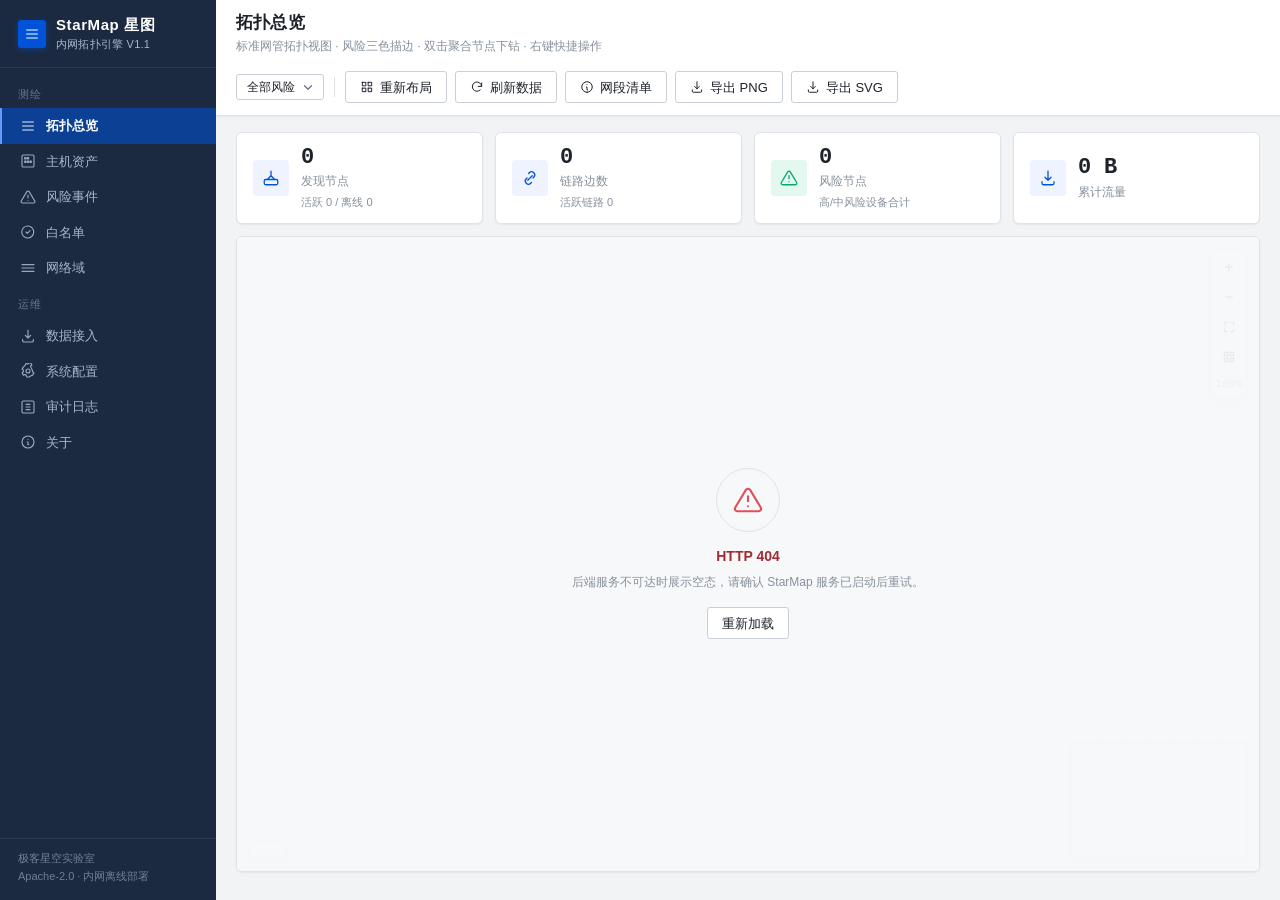
==== commit b0bc0961: "feat(V1.4): 网段清单视图(内网结构一览:主机数/在线/网关/位置/风险)+API" ====
--- a/web/index.html
+++ b/web/index.html
@@ -28,6 +28,7 @@
         <span class="sm-toolbar-sep"></span>
         <button class="sm-btn" id="btnRelayout" data-act="relayout" data-ico="layout">重新布局</button>
         <button class="sm-btn" id="btnRefresh" data-act="refresh" data-ico="refresh">刷新数据</button>
+        <button class="sm-btn" id="btnSubnets" data-ico="grid">网段清单</button>
         <button class="sm-btn" data-act="png" data-ico="download">导出 PNG</button>
         <button class="sm-btn" data-act="svg" data-ico="download">导出 SVG</button>
       </div>
@@ -38,6 +39,7 @@
 
       <div class="sm-row sm-anim" style="flex:1;min-height:420px;margin-top:12px" >
         <div id="topo" class="sm-card sm-topo-wrap" style="flex:1;min-width:0"></div>
+        <div id="subnetPanel" class="sm-card sm-hide" style="flex:1;min-width:0;overflow:auto;padding:0"></div>
 
         <aside class="sm-card sm-hide" id="detailPanel" style="width:clamp(280px, 24vw, 360px);flex:0 0 clamp(280px, 24vw, 360px);display:flex;flex-direction:column;overflow:hidden">
           <div class="sm-card-hd">
@@ -343,6 +345,74 @@
   if (topo) topo.setRiskFilter(this.value);
 });
 
+/* ---------- 网段清单视图（V1.4）：直接回答"网内结构" ---------- */
+var subnetView = false;
+
+document.getElementById('btnSubnets').addEventListener('click', function () {
+  subnetView = !subnetView;
+  document.getElementById('topo').classList.toggle('sm-hide', subnetView);
+  document.getElementById('subnetPanel').classList.toggle('sm-hide', !subnetView);
+  this.textContent = subnetView ? '拓扑视图' : '网段清单';
+  if (subnetView) loadSubnets();
+});
+
+function riskBadge(lv) {
+  if (lv === 'high') return '<span class="sm-badge is-danger">高</span>';
+  if (lv === 'mid') return '<span class="sm-badge is-warn">中</span>';
+  if (lv === 'low') return '<span class="sm-badge">低</span>';
+  return '<span class="sm-badge is-ok">正常</span>';
+}
+
+function loadSubnets() {
+  var host = document.getElementById('subnetPanel');
+  host.innerHTML = '<div style="padding:16px" class="sm-t-3">正在加载网段清单…</div>';
+  return API.subnets().then(function (list) {
+    list = list || [];
+    if (!list.length) {
+      host.innerHTML = '<div class="sm-empty" style="padding:48px 16px">尚未发现内网网段。导入流量或开启自动发现后，网段会自动出现。</div>';
+      return;
+    }
+    var totalHost = list.reduce(function (s, x) { return s + (x.host_count || 0); }, 0);
+    var rows = list.map(function (s) {
+      var agg = s.aggregated
+        ? '<span class="sm-badge is-brand">已聚合</span>'
+        : '<span class="sm-badge">展开</span>';
+      return '<tr>' +
+        '<td><span class="sm-mono">' + UI.esc(s.cidr) + '</span></td>' +
+        '<td>' + (s.host_count || 0) + '</td>' +
+        '<td>' + (s.online || 0) + '</td>' +
+        '<td><span class="sm-mono sm-t-3">' + UI.esc(s.gateway_mac || '—') + '</span></td>' +
+        '<td>' + UI.esc(s.location || '—') + '</td>' +
+        '<td>' + riskBadge(s.risk_level) + (s.risk_count ? ' <span class="sm-t-3">×' + s.risk_count + '</span>' : '') + '</td>' +
+        '<td>' + agg + '</td>' +
+        '<td><button class="sm-btn is-text is-sm" data-cidr="' + UI.escAttr(s.cidr) + '">下钻</button></td>' +
+        '</tr>';
+    }).join('');
+    host.innerHTML =
+      '<div class="sm-card-hd" style="padding:14px 16px">' +
+        '<div><h2 style="font-size:14px">网段清单</h2>' +
+        '<div class="sm-t-3">共 ' + list.length + ' 个网段 · ' + totalHost + ' 台主机</div></div>' +
+      '</div>' +
+      '<div class="sm-card-bd" style="padding:0">' +
+      '<table class="sm-table"><thead><tr>' +
+      '<th>网段</th><th>主机数</th><th>在线</th><th>网关 MAC</th><th>探针位置</th><th>最高风险</th><th>状态</th><th></th>' +
+      '</tr></thead><tbody>' + rows + '</tbody></table></div>';
+    Array.prototype.forEach.call(host.querySelectorAll('button[data-cidr]'), function (btn) {
+      btn.addEventListener('click', function () {
+        var cidr = btn.getAttribute('data-cidr');
+        // 切回拓扑视图并下钻该网段
+        subnetView = false;
+        document.getElementById('topo').classList.remove('sm-hide');
+        document.getElementById('subnetPanel').classList.add('sm-hide');
+        document.getElementById('btnSubnets').textContent = '网段清单';
+        drilldown(cidr);
+      });
+    });
+  }).catch(function () {
+    host.innerHTML = '<div class="sm-empty" style="padding:48px 16px">加载网段清单失败。</div>';
+  });
+}
+
 /* ---------- 加载 ---------- */
 function load() {
   if (!topo) {
--- a/web/assets/theme.css
+++ b/web/assets/theme.css
@@ -413,6 +413,13 @@
 .sm-stat.is-high .sm-stat-ico { background: var(--sm-danger-bg); color: var(--sm-danger); }
 .sm-stat.is-warn .sm-stat-ico { background: var(--sm-warning-bg); color: var(--sm-warning); }
 .sm-stat.is-ok .sm-stat-ico { background: var(--sm-success-bg); color: var(--sm-success); }
+.sm-stat.is-off .sm-stat-ico { background: var(--sm-bg-disabled); color: var(--sm-text-3); }
+
+/* Tab 切换条（V1.2 资产库） */
+.sm-tabbar { display: inline-flex; padding: 3px; gap: 2px; background: var(--sm-bg-alt); border: 1px solid var(--sm-border); border-radius: var(--sm-r-md); }
+.sm-tab { border: 0; background: transparent; color: var(--sm-text-2); font-size: 13px; padding: 6px 16px; border-radius: var(--sm-r-sm); cursor: pointer; transition: all var(--sm-t) var(--sm-ease); }
+.sm-tab:hover { color: var(--sm-text-1); }
+.sm-tab.is-active { background: var(--sm-bg); color: var(--sm-brand-2); font-weight: 600; box-shadow: var(--sm-shadow-1); }
 .sm-stat-val { font-size: 22px; font-weight: 700; line-height: 1.15; font-family: var(--sm-mono); font-variant-numeric: tabular-nums; letter-spacing: -.01em; }
 .sm-stat-key { font-size: var(--sm-font-sm); color: var(--sm-text-3); margin-top: 2px; }
 .sm-stat-extra { font-size: var(--sm-font-xs); color: var(--sm-text-3); margin-top: 4px; }
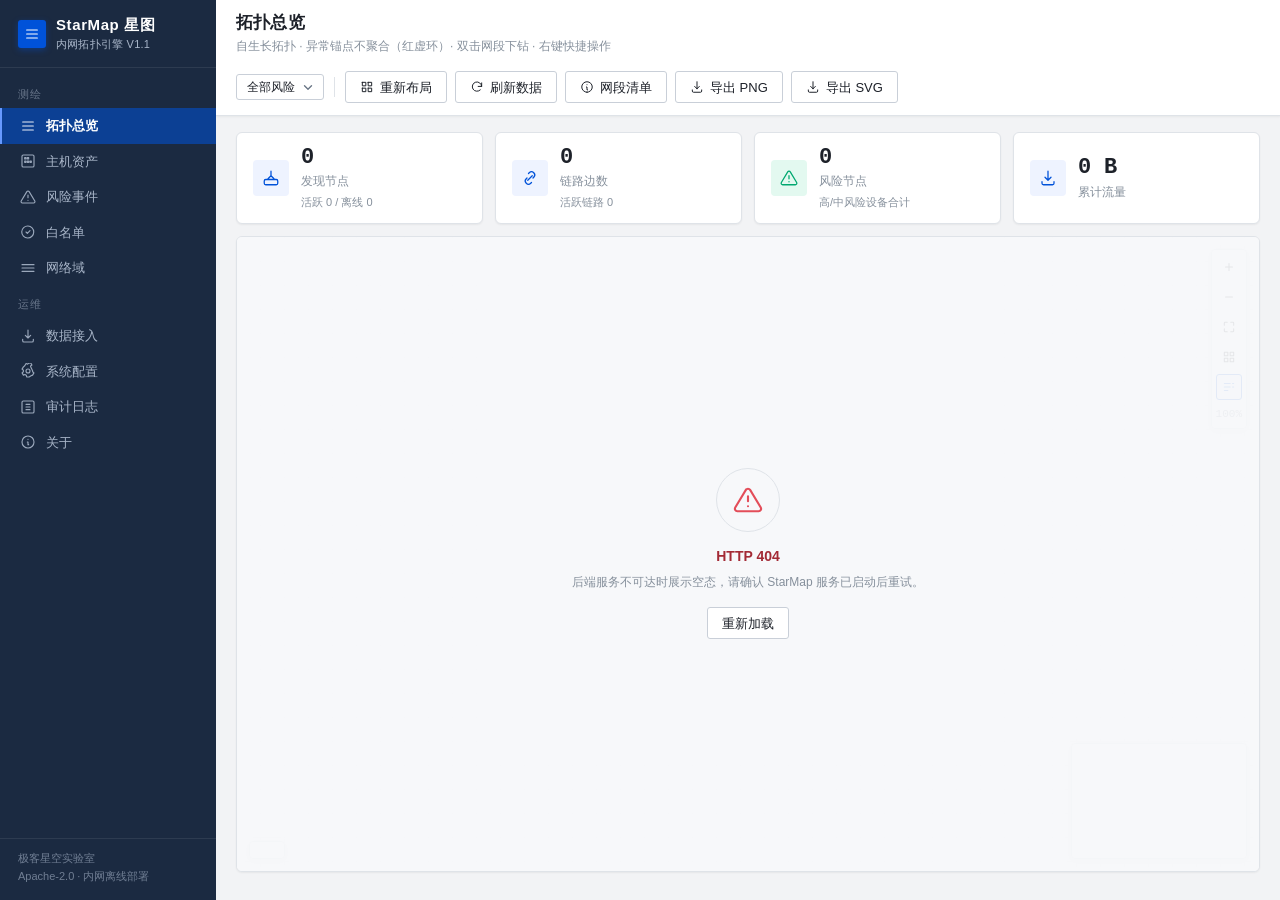
==== commit c646c3c0: "feat(V1.6): 风险锚点(异常不聚合)+网段归属边+修下钻丢网段内链路 主题：让异常在大网里藏不住，让下钻视图真正可读。  新增 - 风险锚点：中/高风险节点不参与 /24 聚合，始终单独呈现" ====
--- a/web/index.html
+++ b/web/index.html
@@ -14,7 +14,7 @@
     <header class="sm-topbar">
       <div class="sm-topbar-l">
         <h1 class="sm-h1">拓扑总览</h1>
-        <p class="sm-sub">标准网管拓扑视图 · 风险三色描边 · 双击聚合节点下钻 · 右键快捷操作</p>
+        <p class="sm-sub">自生长拓扑 · 异常锚点不聚合（红虚环）· 双击网段下钻 · 右键快捷操作</p>
       </div>
       <div class="sm-toolbar">
         <button class="sm-btn is-warn sm-hide" id="btnBack" data-act="back">返回上级</button>
@@ -170,13 +170,23 @@
       '<div class="sm-tip-row"><span>风险</span><span>' + UI.esc(UI.riskLabel(lv)) + '</span></div>' +
       '<div class="sm-tip-row"><span>网络域</span><span>' + UI.esc(n.Domain || '-') + '</span></div>' +
       '<div class="sm-tip-row"><span>最后活跃</span><span>' + UI.esc(UI.fmtAgo(n.LastSeen)) + '</span></div>' +
-      (isAggNode(n) ? '<div style="margin-top:4px;opacity:.7">双击下钻子网</div>' : ''),
+      (isAggNode(n) ? '<div class="sm-tip-row"><span>网段主机</span><span>' + (n.Members || '—') + ' 台</span></div>' : '') +
+      (isAggNode(n) ? '<div style="margin-top:4px;opacity:.7">双击下钻子网</div>' : '') +
+      (n.Anchor ? '<div style="margin-top:4px;color:#e34d59">异常锚点 · 未参与网段聚合</div>' : ''),
       p.x, p.y);
   });
 
   topo.on('edgeHover', function (p) {
     if (!p || !p.edge) { UI.tip.hide(); return; }
     var e = p.edge;
+    if (e.Kind === 'owner') {
+      UI.tip.show(
+        '<b>' + UI.esc(nodeLabel(nodeCache[p.a] || { ID: p.a })) + ' &rarr; ' + UI.esc(nodeLabel(nodeCache[p.b] || { ID: p.b })) + '</b>' +
+        '<div class="sm-tip-row"><span>类型</span><span>网段归属</span></div>' +
+        '<div style="margin-top:4px;opacity:.7">由该设备 IP 的 /24 归属推导，链路本身无流量</div>',
+        p.x, p.y);
+      return;
+    }
     UI.tip.show(
       '<b>' + UI.esc(nodeLabel(nodeCache[p.a] || { ID: p.a })) + ' &harr; ' + UI.esc(nodeLabel(nodeCache[p.b] || { ID: p.b })) + '</b>' +
       '<div class="sm-tip-row"><span>协议</span><span>' + UI.esc(e.Protocol || '-') + '</span></div>' +
--- a/web/assets/theme.css
+++ b/web/assets/theme.css
@@ -689,6 +689,9 @@
 /* 边 */
 .sm-topo-edge { fill: none; stroke: #a9b4c6; stroke-linecap: round; stroke-linejoin: round; transition: stroke var(--sm-t) var(--sm-ease), opacity var(--sm-t) var(--sm-ease); }
 .sm-topo-edge.is-inactive { stroke: var(--sm-gray-6); stroke-dasharray: 5 4; opacity: .75; }
+/* V1.6：归属关联边——按 IP 网段推导，无实际流量；虚线 + 品牌色低饱和，避免与流量边混淆 */
+.sm-topo-edge.is-owner { stroke: var(--sm-brand-2); stroke-dasharray: 2 5; opacity: .55; }
+.sm-topo-edge-grp.is-owner:hover .sm-topo-edge.is-owner { opacity: 1; }
 .sm-topo-edge.is-hover { stroke: var(--sm-brand-2); }
 .sm-topo-flow { fill: none; stroke: var(--sm-brand-3); stroke-linecap: round; stroke-dasharray: 6 26; opacity: .85; animation: sm-dash 1.4s linear infinite; }
 .sm-topo-edge-grp.is-dim { opacity: .16; }
@@ -705,6 +708,14 @@
 .sm-topo-glyph .sm-fill { fill: var(--sm-gray-2); stroke: none; }
 .sm-topo-ring { fill: none; stroke: var(--sm-gray-4); stroke-width: 1; stroke-dasharray: 3 3; }
 .sm-topo-node.is-agg .sm-topo-plate { fill: #f4f7fd; }
+/* V1.6：风险锚点——中/高风险节点不参与网段聚合，用红色虚线环标出"这台上榜设备没被折叠" */
+.sm-topo-anchor-ring {
+  fill: none; stroke: var(--sm-danger); stroke-width: 1.2; stroke-dasharray: 5 4;
+  animation: sm-anchor-breathe 2.8s var(--sm-ease) infinite;
+}
+.sm-topo-node.is-anchor .sm-topo-plate { fill: #fff8f8; }
+@keyframes sm-anchor-breathe { 0%, 100% { opacity: .35; } 50% { opacity: .95; } }
+@media (prefers-reduced-motion: reduce) { .sm-topo-anchor-ring { animation: none; opacity: .8; } }
 .sm-topo-node.is-sel .sm-topo-plate { stroke: var(--sm-brand-2); stroke-width: 2; }
 .sm-topo-node.is-sel .sm-topo-sel-ring { opacity: 1; }
 .sm-topo-sel-ring { fill: none; stroke: var(--sm-brand-2); stroke-width: 1.5; opacity: 0; transition: opacity var(--sm-t) var(--sm-ease); stroke-dasharray: 4 3; }
@@ -741,6 +752,8 @@
   max-width: 260px;
 }
 .sm-topo-legend .sm-lg-t { grid-column: 1 / -1; font-weight: 600; color: var(--sm-text-3); letter-spacing: .06em; margin-top: 2px; }
+/* 图例开关的按下态 */
+.sm-topo-tools .sm-btn.is-pressed { background: var(--sm-brand-bg, #eef3fe); color: var(--sm-brand-2); border-color: var(--sm-brand-2); }
 .sm-topo-legend .sm-lg-i { display: flex; align-items: center; gap: 6px; }
 .sm-topo-legend .sm-lg-sw { width: 22px; height: 12px; border-radius: 2px; flex: none; }
 .sm-topo-legend svg { width: 14px; height: 14px; flex: none; color: var(--sm-gray-2); }
@@ -754,10 +767,12 @@
 .sm-mm-view { fill: rgba(0, 82, 217, .10); stroke: var(--sm-brand-2); stroke-width: 1; }
 .sm-mm-node { fill: var(--sm-gray-4); }
 .sm-topo-notice {
-  position: absolute; left: 50%; top: 12px; transform: translateX(-50%); z-index: 7;
+  /* 右上角（缩放工具左侧）：图内容居中，四角最少遮挡；放顶部居中会盖住根节点 */
+  position: absolute; right: 64px; top: 14px; z-index: 7;
   background: rgba(29, 33, 41, .86); color: #fff; font-size: var(--sm-font-xs);
   padding: 5px 12px; border-radius: var(--sm-r-pill); box-shadow: var(--sm-shadow-2);
   display: flex; align-items: center; gap: 6px; pointer-events: none;
+  max-width: min(56%, 640px); white-space: nowrap; overflow: hidden; text-overflow: ellipsis;
 }
 .sm-topo-overlay {
   position: absolute; inset: 0; z-index: 8;
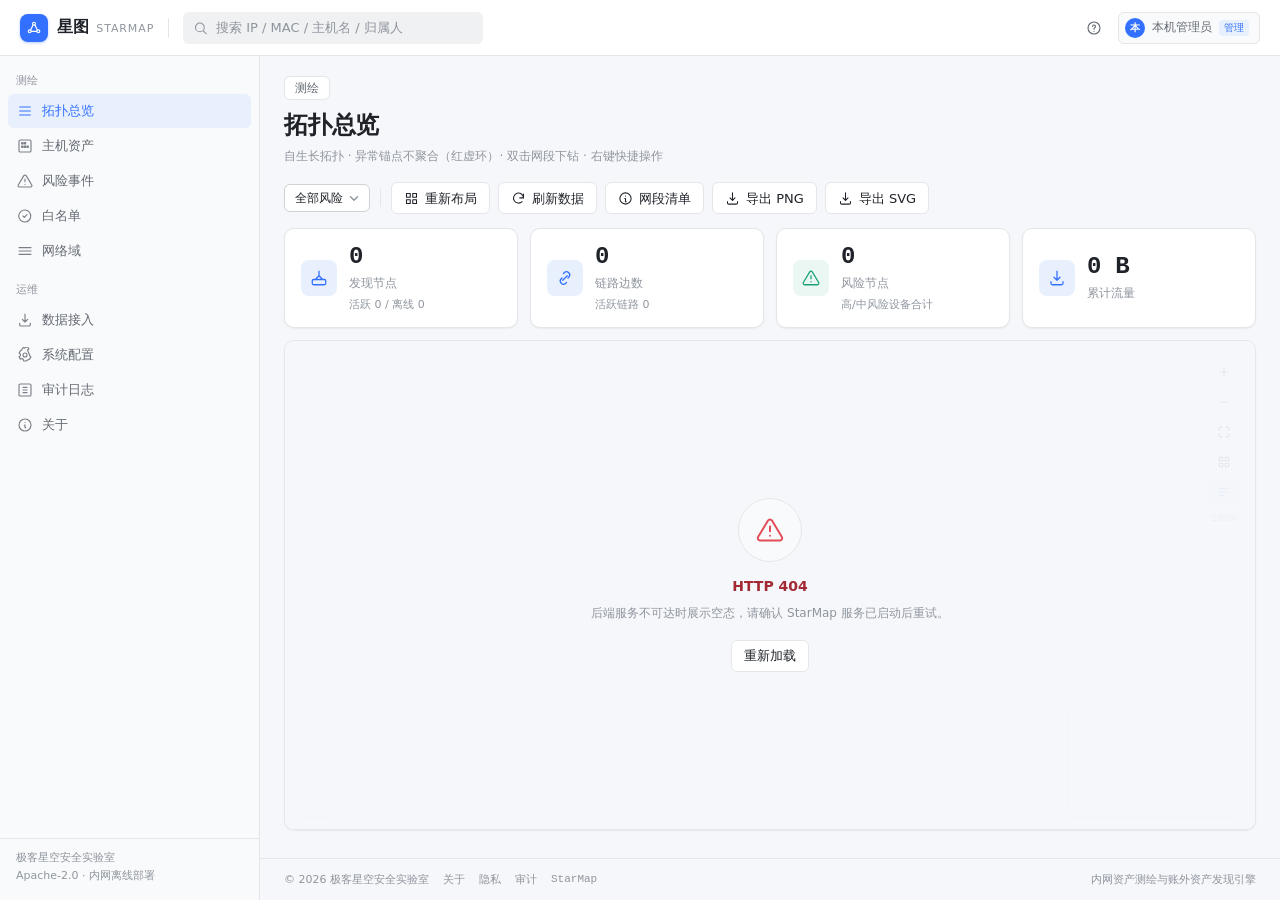
==== commit ddaa3eaf: "feat: 1.1.0 —— 可观测性、三级门禁与刻本口径 UI 主题：从"单人能用"到"交接得出去"。  新增 - internal/logging：slog 结构化日志，text/json 双格式" ====
--- a/web/index.html
+++ b/web/index.html
@@ -5,34 +5,39 @@
 <meta name="viewport" content="width=device-width, initial-scale=1.0">
 <title>拓扑总览 · StarMap 星图</title>
 <link rel="stylesheet" href="assets/theme.css">
+<link rel="icon" type="image/svg+xml" href="assets/favicon.svg">
 </head>
 <body>
 <div class="sm-app">
-  <aside class="sm-sider" id="smSider"></aside>
-
-  <main class="sm-main">
-    <header class="sm-topbar">
-      <div class="sm-topbar-l">
-        <h1 class="sm-h1">拓扑总览</h1>
-        <p class="sm-sub">自生长拓扑 · 异常锚点不聚合（红虚环）· 双击网段下钻 · 右键快捷操作</p>
+  <header class="sm-topbar" id="smTopbar"></header>
+
+  <div class="sm-body">
+    <aside class="sm-sider" id="smSider"></aside>
+
+    <main class="sm-main">
+      <div class="sm-pagehd">
+        <div class="sm-pagehd-main">
+          <span class="sm-pill">测绘</span>
+          <h1 class="sm-h1">拓扑总览</h1>
+          <p class="sm-sub">自生长拓扑 · 异常锚点不聚合（红虚环）· 双击网段下钻 · 右键快捷操作</p>
+        </div>
+          <div class="sm-toolbar">
+          <button class="sm-btn is-warn sm-hide" id="btnBack" data-act="back">返回上级</button>
+          <select class="sm-select is-sm sm-w-auto" id="fRisk" aria-label="风险筛选">
+            <option value="">全部风险</option>
+            <option value="high">仅高风险</option>
+            <option value="mid">仅中风险</option>
+            <option value="low">仅低风险</option>
+            <option value="none">仅正常</option>
+          </select>
+          <span class="sm-toolbar-sep"></span>
+          <button class="sm-btn" id="btnRelayout" data-act="relayout" data-ico="layout">重新布局</button>
+          <button class="sm-btn" id="btnRefresh" data-act="refresh" data-ico="refresh">刷新数据</button>
+          <button class="sm-btn" id="btnSubnets" data-ico="grid">网段清单</button>
+          <button class="sm-btn" data-act="png" data-ico="download">导出 PNG</button>
+          <button class="sm-btn" data-act="svg" data-ico="download">导出 SVG</button>
+        </div>
       </div>
-      <div class="sm-toolbar">
-        <button class="sm-btn is-warn sm-hide" id="btnBack" data-act="back">返回上级</button>
-        <select class="sm-select is-sm sm-w-auto" id="fRisk" aria-label="风险筛选">
-          <option value="">全部风险</option>
-          <option value="high">仅高风险</option>
-          <option value="mid">仅中风险</option>
-          <option value="low">仅低风险</option>
-          <option value="none">仅正常</option>
-        </select>
-        <span class="sm-toolbar-sep"></span>
-        <button class="sm-btn" id="btnRelayout" data-act="relayout" data-ico="layout">重新布局</button>
-        <button class="sm-btn" id="btnRefresh" data-act="refresh" data-ico="refresh">刷新数据</button>
-        <button class="sm-btn" id="btnSubnets" data-ico="grid">网段清单</button>
-        <button class="sm-btn" data-act="png" data-ico="download">导出 PNG</button>
-        <button class="sm-btn" data-act="svg" data-ico="download">导出 SVG</button>
-      </div>
-    </header>
 
     <div class="sm-content">
       <div class="sm-grid sm-grid-4 sm-anim" id="statsBar"></div>
@@ -54,6 +59,7 @@
       </div>
     </div>
   </main>
+  </div>
 </div>
 
 <script src="assets/api.js"></script>
@@ -134,6 +140,17 @@
     .catch(function () { /* 事件接口失败不影响拓扑 */ });
 }
 
+/* ---------- 七层转发（V1.8）：代理节点 → 背后真实客户端 ---------- */
+var proxies = {}; // nodeID(string) -> ProxyInfo
+
+function loadProxies() {
+  return API.proxies().then(function (d) {
+    var m = {};
+    ((d && d.proxies) || []).forEach(function (p) { m[String(p.node_id)] = p; });
+    proxies = m;
+  }).catch(function () { /* 无代理数据时静默降级 */ });
+}
+
 /* ---------- 拓扑构建 ---------- */
 function buildGraph(data, keepView) {
   snapshot = data;
@@ -147,6 +164,7 @@
   topo.setData(data);
   if (!keepView) topo.fit();
   loadAlerts();
+  loadProxies();
 }
 
 function bindTopo() {
@@ -164,6 +182,8 @@
     if (!p || !p.node) { UI.tip.hide(); return; }
     var n = p.node;
     var lv = n.RiskLevel || 'none';
+    var labels = n.Labels || [];
+    var px = proxies[String(n.NumID || n.ID || '')];
     UI.tip.show(
       '<b>' + UI.esc(nodeLabel(n)) + '</b>' +
       '<div class="sm-tip-row"><span>类型</span><span>' + UI.esc(SM.Topo.typeLabel(nodeType(n))) + '</span></div>' +
@@ -172,7 +192,13 @@
       '<div class="sm-tip-row"><span>最后活跃</span><span>' + UI.esc(UI.fmtAgo(n.LastSeen)) + '</span></div>' +
       (isAggNode(n) ? '<div class="sm-tip-row"><span>网段主机</span><span>' + (n.Members || '—') + ' 台</span></div>' : '') +
       (isAggNode(n) ? '<div style="margin-top:4px;opacity:.7">双击下钻子网</div>' : '') +
-      (n.Anchor ? '<div style="margin-top:4px;color:#e34d59">异常锚点 · 未参与网段聚合</div>' : ''),
+      (n.Anchor ? '<div style="margin-top:4px;color:#e34d59">异常锚点 · 未参与网段聚合</div>' : '') +
+      (labels.indexOf('xff-proxy') >= 0
+        ? '<div style="margin-top:4px;color:#7b61ff">七层转发节点 · 背后 ' + ((px && px.clients) || 0) + ' 台客户端</div>'
+        : '') +
+      (labels.indexOf('xff-client') >= 0
+        ? '<div style="margin-top:4px;color:#7b61ff">仅通过 X-Forwarded-For 还原得知</div>'
+        : ''),
       p.x, p.y);
   });
 
@@ -184,6 +210,14 @@
         '<b>' + UI.esc(nodeLabel(nodeCache[p.a] || { ID: p.a })) + ' &rarr; ' + UI.esc(nodeLabel(nodeCache[p.b] || { ID: p.b })) + '</b>' +
         '<div class="sm-tip-row"><span>类型</span><span>网段归属</span></div>' +
         '<div style="margin-top:4px;opacity:.7">由该设备 IP 的 /24 归属推导，链路本身无流量</div>',
+        p.x, p.y);
+      return;
+    }
+    if (e.Protocol === 'xff') {
+      UI.tip.show(
+        '<b>' + UI.esc(nodeLabel(nodeCache[p.a] || { ID: p.a })) + ' &rarr; ' + UI.esc(nodeLabel(nodeCache[p.b] || { ID: p.b })) + '</b>' +
+        '<div class="sm-tip-row"><span>类型</span><span>经代理转发</span></div>' +
+        '<div style="margin-top:4px;opacity:.7">由 X-Forwarded-For 还原：客户端经该节点转发访问，链路本身不是观测到的流量</div>',
         p.x, p.y);
       return;
     }
@@ -211,9 +245,13 @@
 }
 
 function nodeType(n) {
-  if (!topo) return 'unknown';
   if (String(n.ID).indexOf('ext:') === 0) return 'cloud';
   if (isAggNode(n)) return 'subnet';
+  // 带 xff-proxy 标签的节点是七层转发设备。按连接度数推断时它常被判成"终端"，
+  // 详情里写「终端」会把人往"普通主机被代理"的反方向带，这里优先按标签定型。
+  if ((n.Labels || []).indexOf('xff-proxy') >= 0) return 'proxy';
+  // 普通节点的设备类型来自拓扑布局判定（按连接度数推断），不再一律显示"未知设备"
+  if (topo) return topo.typeOf(String(n.ID));
   return 'unknown';
 }
 
@@ -221,7 +259,10 @@
 function showDetail(id) {
   var panel = document.getElementById('detailPanel');
   var body = document.getElementById('detailBody');
+  var wasHidden = panel.classList.contains('sm-hide');
   panel.classList.remove('sm-hide');
+  // 侧栏展开挤压画布：重排一次，保持视觉中心（否则图被挤到左侧裁掉）
+  if (wasHidden && topo) requestAnimationFrame(function () { topo.resize(); });
   body.innerHTML = UI.loadingHTML('加载节点详情…');
   API.node(id).then(function (resp) {
     var n = resp.Node || resp;
@@ -258,12 +299,33 @@
       ? '<div class="sm-stack-sm" style="max-height:240px;overflow:auto">' + peers.map(function (e) {
         var other = e.SrcID === id ? e.DstID : e.SrcID;
         var on = nodeCache[other];
+        // xff 关系边没有字节数，显示"经代理"而不是"0 B"，避免误读成零流量
+        var meta = e.Protocol === 'xff'
+          ? '经代理'
+          : UI.esc(e.Protocol || '-') + ' · ' + UI.esc(UI.fmtBytes(e.Bytes));
         return '<div class="sm-row is-center" style="justify-content:space-between;padding:6px 8px;background:var(--sm-bg-alt);border-radius:3px">' +
           '<span class="sm-mono" style="font-size:12px;color:var(--sm-brand-2);cursor:pointer" data-act="peer" data-id="' + UI.escAttr(other) + '">' +
           UI.esc(on ? nodeLabel(on) : other) + '</span>' +
-          '<span class="sm-t-3" style="font-size:11px">' + UI.esc(e.Protocol || '-') + ' · ' + UI.esc(UI.fmtBytes(e.Bytes)) + '</span></div>';
+          '<span class="sm-t-3" style="font-size:11px">' + meta + '</span></div>';
       }).join('') + '</div>'
       : '<div class="sm-t-3" style="font-size:12px">暂无对端</div>';
+
+    // V1.8：七层转发 —— 代理背后的真实客户端（被动侧看不到它们的直连流量）
+    var px = proxies[String(n.NumID || n.ID || '')];
+    if (px && px.clients) {
+      h += '<div class="sm-divider"></div><div class="sm-label" style="margin-bottom:8px">经代理转发的客户端（' + px.clients + '）</div>' +
+        '<div class="sm-stack-sm" style="max-height:220px;overflow:auto">' +
+        (px.client_ips || []).map(function (cip) {
+          return '<div class="sm-row is-center" style="justify-content:space-between;padding:5px 8px;background:var(--sm-bg-alt);border-radius:3px">' +
+            '<span class="sm-mono" style="font-size:12px;color:#7b61ff">' + UI.esc(cip) + '</span>' +
+            '<span class="sm-t-3" style="font-size:11px">经 X-Forwarded-For 还原</span></div>';
+        }).join('') + '</div>' +
+        '<div class="sm-t-3" style="font-size:11px;margin-top:6px">这些设备被动侧看不到直连流量，只能靠 XFF 还原</div>';
+    }
+    if ((n.Labels || []).indexOf('xff-client') >= 0) {
+      h += '<div class="sm-alert is-info" style="margin-top:12px"><span class="sm-alert-ico">' + UI.ico('info') + '</span>' +
+        '<div class="sm-alert-body">该设备只能通过 X-Forwarded-For 还原得知（位于七层代理之后），网内未观测到它的直连流量。</div></div>';
+    }
 
     body.innerHTML = h;
   }).catch(function (e) {
@@ -339,7 +401,10 @@
 UI.on('back', backToTop);
 UI.on('png', function () { if (topo) { topo.exportPNG(); UI.toast('PNG 已导出', 'ok'); } });
 UI.on('svg', function () { if (topo) { topo.exportSVG(); UI.toast('SVG 已导出', 'ok'); } });
-UI.on('close-detail', function () { document.getElementById('detailPanel').classList.add('sm-hide'); });
+UI.on('close-detail', function () {
+  document.getElementById('detailPanel').classList.add('sm-hide');
+  if (topo) requestAnimationFrame(function () { topo.resize(); });
+});
 UI.on('peer', function (el) { showDetail(el.getAttribute('data-id')); });
 UI.on('topo-reload', load);
 UI.on('ctx-detail', function (el, ctx) { showDetail(ctx.id); });
@@ -357,6 +422,27 @@
 
 /* ---------- 网段清单视图（V1.4）：直接回答"网内结构" ---------- */
 var subnetView = false;
+// V1.7：台账对照结果按 /24 汇总，用于在网段清单里标出"哪个网段的账外机最集中"
+var ledgerUnmanaged = {};   // "10.10.1.0/24" -> 台账外设备数
+var ledgerImported = false; // 是否已导入台账（未导入时不显示"台账外"列，避免全部标红误导）
+
+function cidr24Of(ip) {
+  var p = String(ip || '').split('.');
+  if (p.length !== 4) return '';
+  return p[0] + '.' + p[1] + '.' + p[2] + '.0/24';
+}
+
+function loadLedgerMarks() {
+  return API.ledgerDiff().then(function (d) {
+    ledgerImported = !!(d && d.summary && d.summary.ledger_total > 0);
+    var m = {};
+    ((d && d.unmanaged) || []).forEach(function (x) {
+      var c = cidr24Of(x.ip);
+      if (c) m[c] = (m[c] || 0) + 1;
+    });
+    ledgerUnmanaged = m;
+  }).catch(function () { /* 台账未导入或接口不可用时静默降级 */ });
+}
 
 document.getElementById('btnSubnets').addEventListener('click', function () {
   subnetView = !subnetView;
@@ -376,8 +462,8 @@
 function loadSubnets() {
   var host = document.getElementById('subnetPanel');
   host.innerHTML = '<div style="padding:16px" class="sm-t-3">正在加载网段清单…</div>';
-  return API.subnets().then(function (list) {
-    list = list || [];
+  return Promise.all([API.subnets(), loadLedgerMarks()]).then(function (r) {
+    var list = r[0] || [];
     if (!list.length) {
       host.innerHTML = '<div class="sm-empty" style="padding:48px 16px">尚未发现内网网段。导入流量或开启自动发现后，网段会自动出现。</div>';
       return;
@@ -387,10 +473,15 @@
       var agg = s.aggregated
         ? '<span class="sm-badge is-brand">已聚合</span>'
         : '<span class="sm-badge">展开</span>';
+      var un = ledgerUnmanaged[s.cidr] || 0;
+      var unCell = ledgerImported
+        ? (un ? '<span class="sm-badge is-danger">' + un + ' 台</span>' : '<span class="sm-t-3">—</span>')
+        : '';
       return '<tr>' +
         '<td><span class="sm-mono">' + UI.esc(s.cidr) + '</span></td>' +
         '<td>' + (s.host_count || 0) + '</td>' +
         '<td>' + (s.online || 0) + '</td>' +
+        (ledgerImported ? '<td>' + unCell + '</td>' : '') +
         '<td><span class="sm-mono sm-t-3">' + UI.esc(s.gateway_mac || '—') + '</span></td>' +
         '<td>' + UI.esc(s.location || '—') + '</td>' +
         '<td>' + riskBadge(s.risk_level) + (s.risk_count ? ' <span class="sm-t-3">×' + s.risk_count + '</span>' : '') + '</td>' +
@@ -401,11 +492,13 @@
     host.innerHTML =
       '<div class="sm-card-hd" style="padding:14px 16px">' +
         '<div><h2 style="font-size:14px">网段清单</h2>' +
-        '<div class="sm-t-3">共 ' + list.length + ' 个网段 · ' + totalHost + ' 台主机</div></div>' +
+        '<div class="sm-t-3">共 ' + list.length + ' 个网段 · ' + totalHost + ' 台主机' +
+        (ledgerImported ? ' · 台账外设备按网段汇总' : '') + '</div></div>' +
       '</div>' +
       '<div class="sm-card-bd" style="padding:0">' +
       '<table class="sm-table"><thead><tr>' +
-      '<th>网段</th><th>主机数</th><th>在线</th><th>网关 MAC</th><th>探针位置</th><th>最高风险</th><th>状态</th><th></th>' +
+      '<th>网段</th><th>主机数</th><th>在线</th>' + (ledgerImported ? '<th>台账外</th>' : '') +
+      '<th>网关 MAC</th><th>探针位置</th><th>最高风险</th><th>状态</th><th></th>' +
       '</tr></thead><tbody>' + rows + '</tbody></table></div>';
     Array.prototype.forEach.call(host.querySelectorAll('button[data-cidr]'), function (btn) {
       btn.addEventListener('click', function () {
--- a/web/assets/theme.css
+++ b/web/assets/theme.css
@@ -1,111 +1,116 @@
 /* ==========================================================================
-   StarMap 星图 V1.1 —— 设计系统（theme.css）
-   设计基准：腾讯云 / TDesign 规范 + 原生桌面网管平台质感（eSight / RIIL / Zabbix）
-   原则：亮色为主 · 紧凑信息密度 · 细边框 · 克制阴影 · 小圆角 · 无渐变堆砌
+   StarMap 星图 —— 设计系统（theme.css）
+   设计基准：刻本（book.kinghtxg.com）· 同一套设计令牌，保持产品族视觉一致
+   令牌口径：主色 #3370ff · 画布 #f6f7fa · 面板 #fff · 侧栏 #f9fafb
+             描边 #e5e6e8 / #d0d2d5 · 圆角 6（控件）/ 10（容器）
+             阴影三档（极克制）· 动效 .12s / .2s · cubic-bezier(.2,0,0,1)
+   布局：56px 全局顶栏（logo + 全局搜索 + 身份）→ 260px 浅色侧栏 + 内容区
    零外网依赖：不引用任何 CDN 字体 / 图标库，图标全部内联 SVG
    ========================================================================== */
 
 /* ---------- 1. 设计令牌 ---------- */
 :root {
-  /* 品牌：腾讯蓝 */
-  --sm-brand-1: #003cab;
-  --sm-brand-2: #0052d9;
-  --sm-brand-3: #3375ff;
-  --sm-brand-4: #6699ff;
-  --sm-brand-5: #a6c4ff;
-  --sm-brand-bg: #eef3ff;
-  --sm-brand-bg-hover: #dbe5ff;
-
-  /* 中性灰阶 */
-  --sm-gray-1: #1d2129;
-  --sm-gray-2: #4b5768;
-  --sm-gray-3: #6b7787;
-  --sm-gray-4: #8f9aab;
-  --sm-gray-5: #b6bfcc;
-  --sm-gray-6: #d4dae2;
-  --sm-gray-7: #e5e9ef;
-  --sm-gray-8: #f0f2f5;
-  --sm-gray-9: #f7f8fa;
+  /* 品牌：刻本蓝 */
+  --sm-brand-1: #2860e0;   /* 按下 / 深 */
+  --sm-brand-2: #3370ff;   /* 主色（= 刻本 --accent） */
+  --sm-brand-3: #2860e0;   /* hover */
+  --sm-brand-4: #6699ff;   /* 浅（选中描边） */
+  --sm-brand-5: #c7d8ff;
+  --sm-brand-bg: #e8f0fe;  /* = 刻本 --accent-soft / --bg-active */
+  --sm-brand-bg-hover: #dbe7fd;
+
+  /* 中性灰阶（取自刻本 token） */
+  --sm-gray-1: #1f2329;
+  --sm-gray-2: #646a73;
+  --sm-gray-3: #8f959e;
+  --sm-gray-4: #a6abb2;
+  --sm-gray-5: #c3c8ce;
+  --sm-gray-6: #d0d2d5;
+  --sm-gray-7: #e5e6e8;
+  --sm-gray-8: #f0f1f2;
+  --sm-gray-9: #f6f7fa;
 
   /* 语义色 */
-  --sm-success: #00a870;
-  --sm-success-bg: #e3f9f0;
-  --sm-warning: #ff8800;
-  --sm-warning-bg: #fff1e0;
-  --sm-danger: #e34d59;
-  --sm-danger-bg: #fdeaec;
-  --sm-info: #0052d9;
-  --sm-info-bg: #eef3ff;
+  --sm-success: #1aa179;
+  --sm-success-bg: #eaf7f2;
+  --sm-warning: #e7a500;
+  --sm-warning-bg: #fdf5e3;
+  --sm-danger: #e64545;
+  --sm-danger-bg: #fdf0f0;
+  --sm-info: #3370ff;
+  --sm-info-bg: #e8f0fe;
 
   /* 风险等级色（拓扑节点 / 事件列表共用） */
-  --sm-risk-high: #e34d59;
-  --sm-risk-high-bg: #fdeaec;
-  --sm-risk-mid: #ff8800;
-  --sm-risk-mid-bg: #fff1e0;
-  --sm-risk-low: #0052d9;
-  --sm-risk-low-bg: #eef3ff;
-  --sm-risk-none: #2ba471;
-  --sm-risk-none-bg: #e8f7f1;
+  --sm-risk-high: #e64545;
+  --sm-risk-high-bg: #fdf0f0;
+  --sm-risk-mid: #e7a500;
+  --sm-risk-mid-bg: #fdf5e3;
+  --sm-risk-low: #3370ff;
+  --sm-risk-low-bg: #e8f0fe;
+  --sm-risk-none: #1aa179;
+  --sm-risk-none-bg: #eaf7f2;
 
   /* 表面 */
-  --sm-bg-page: #f2f3f5;
+  --sm-bg-page: #f6f7fa;
   --sm-bg: #ffffff;
-  --sm-bg-alt: #f7f8fa;
-  --sm-bg-hover: #f2f3f5;
-  --sm-bg-active: #e7e9ee;
-  --sm-bg-disabled: #f5f6f7;
-
-  /* 导航侧栏 */
-  --sm-sider-bg: #1b2a41;
-  --sm-sider-bg-2: #16233a;
-  --sm-sider-text: #a9b6c9;
-  --sm-sider-text-active: #ffffff;
-  --sm-sider-hover: rgba(255, 255, 255, .07);
-  --sm-sider-active: rgba(0, 82, 217, .55);
-  --sm-sider-border: rgba(255, 255, 255, .08);
+  --sm-bg-alt: #f9fafb;
+  --sm-bg-hover: #f0f1f2;
+  --sm-bg-active: #e8f0fe;
+  --sm-bg-disabled: #f5f6f8;
+
+  /* 导航侧栏：刻本用浅色（不是深色管理后台） */
+  --sm-sider-bg: #f9fafb;
+  --sm-sider-text: #646a73;
+  --sm-sider-text-active: #3370ff;
+  --sm-sider-hover: #f0f1f2;
+  --sm-sider-active: #e8f0fe;
+  --sm-sider-border: #e5e6e8;
 
   /* 文本 */
-  --sm-text-1: #1d2129;
-  --sm-text-2: #4b5768;
-  --sm-text-3: #86909c;
-  --sm-text-4: #b3bac5;
+  --sm-text-1: #1f2329;    /* primary */
+  --sm-text-2: #646a73;    /* secondary */
+  --sm-text-3: #8f959e;    /* tertiary */
+  --sm-text-4: #b4b9bf;    /* 占位 */
   --sm-text-inv: #ffffff;
 
   /* 边框 */
-  --sm-border: #dfe3e8;
-  --sm-border-strong: #c9cfd8;
-  --sm-border-light: #edeff2;
+  --sm-border: #e5e6e8;
+  --sm-border-strong: #d0d2d5;
+  --sm-border-light: #eef0f3;
   --sm-divider: #eef0f3;
 
-  /* 圆角：原生桌面质感 = 小圆角 */
-  --sm-r-xs: 2px;
-  --sm-r-sm: 3px;
-  --sm-r: 4px;
-  --sm-r-md: 6px;
-  --sm-r-lg: 8px;
+  /* 圆角：刻本口径 6 / 10 */
+  --sm-r-xs: 4px;
+  --sm-r-sm: 6px;
+  --sm-r: 8px;
+  --sm-r-md: 10px;
+  --sm-r-lg: 12px;
   --sm-r-pill: 999px;
 
-  /* 阴影：克制 */
-  --sm-shadow-1: 0 1px 2px rgba(29, 33, 41, .06);
-  --sm-shadow-2: 0 2px 8px rgba(29, 33, 41, .10);
-  --sm-shadow-3: 0 6px 20px rgba(29, 33, 41, .14);
-  --sm-shadow-4: 0 12px 32px rgba(29, 33, 41, .18);
-  --sm-shadow-brand: 0 2px 8px rgba(0, 82, 217, .28);
+  /* 阴影：三档，克制（与刻本 --shadow-sm/md/lg 一致） */
+  --sm-shadow-1: 0 1px 2px rgba(31, 35, 41, .06);
+  --sm-shadow-2: 0 2px 4px rgba(31, 35, 41, .06), 0 4px 12px rgba(31, 35, 41, .08);
+  --sm-shadow-3: 0 8px 24px rgba(31, 35, 41, .12), 0 20px 48px rgba(31, 35, 41, .08);
+  --sm-shadow-4: 0 12px 36px rgba(31, 35, 41, .16), 0 24px 56px rgba(31, 35, 41, .10);
+  --sm-shadow-brand: 0 2px 8px rgba(51, 112, 255, .28);
 
   /* 动效 */
-  --sm-ease: cubic-bezier(.4, 0, .2, 1);
-  --sm-t: 150ms;
-  --sm-t-base: 180ms;
+  --sm-ease: cubic-bezier(.2, 0, 0, 1);
+  --sm-t: 120ms;      /* = 刻本 --dur-fast */
+  --sm-t-base: 200ms; /* = 刻本 --dur */
   --sm-t-slow: 240ms;
-  --sm-dur: 180ms;
+  --sm-dur: 200ms;
+  --sm-focus-ring: 0 0 0 3px rgba(51, 112, 255, .18);
 
   /* 尺寸 */
-  --sm-sider-w: 216px;
+  --sm-sider-w: 260px;
   --sm-topbar-h: 56px;
   --sm-font: 14px;
-  --sm-font-sm: 12px;
-  --sm-font-xs: 11px;
-  --sm-mono: ui-monospace, SFMono-Regular, "SF Mono", Consolas, "Liberation Mono", Menlo, monospace;
+  --sm-font-sm: 13px;
+  --sm-font-xs: 12px;
+  --sm-font-xxs: 11px;
+  --sm-sans: -apple-system, "Segoe UI", "PingFang SC", "Microsoft YaHei", system-ui, sans-serif;
+  --sm-mono: "SF Mono", "Cascadia Code", Consolas, "Courier New", ui-monospace, monospace;
 }
 
 /* ---------- 2. 基础重置 ---------- */
@@ -115,8 +120,11 @@
   margin: 0;
   background: var(--sm-bg-page);
   color: var(--sm-text-1);
-  font: var(--sm-font) / 1.5 "PingFang SC", "Microsoft YaHei", "Hiragino Sans GB", "Helvetica Neue", Helvetica, Arial, sans-serif;
+  font-family: var(--sm-sans);
+  font-size: var(--sm-font);
+  line-height: 1.55;
   -webkit-font-smoothing: antialiased;
+  -moz-osx-font-smoothing: grayscale;
   text-rendering: optimizeLegibility;
 }
 h1, h2, h3, h4, p, ul, ol, figure { margin: 0; }
@@ -124,99 +132,265 @@
 a { color: var(--sm-brand-2); text-decoration: none; transition: color var(--sm-t) var(--sm-ease); }
 a:hover { color: var(--sm-brand-3); }
 button, input, select, textarea { font: inherit; color: inherit; }
-code, pre, .sm-mono { font-family: var(--sm-mono); font-size: var(--sm-font-sm); }
-::selection { background: var(--sm-brand-5); color: var(--sm-text-1); }
-
-/* 桌面质感滚动条 */
+code, pre, .sm-mono { font-family: var(--sm-mono); font-size: var(--sm-font-xs); }
+::selection { background: var(--sm-brand-bg); color: var(--sm-brand-1); }
+
+/* 滚动条：细、无边框感（刻本观感） */
 * { scrollbar-width: thin; scrollbar-color: var(--sm-gray-6) transparent; }
-::-webkit-scrollbar { width: 8px; height: 8px; }
+::-webkit-scrollbar { width: 10px; height: 10px; }
 ::-webkit-scrollbar-track { background: transparent; }
-::-webkit-scrollbar-thumb { background: var(--sm-gray-6); border-radius: 4px; border: 2px solid transparent; background-clip: content-box; }
-::-webkit-scrollbar-thumb:hover { background: var(--sm-gray-5); background-clip: content-box; }
-
-/* ---------- 3. 页面框架 ---------- */
-.sm-app { display: flex; min-height: 100vh; }
+::-webkit-scrollbar-thumb { background: #d8dadd; border-radius: 999px; border: 3px solid transparent; background-clip: content-box; }
+::-webkit-scrollbar-thumb:hover { background: #c3c8ce; background-clip: content-box; }
+
+/* ---------- 3. 页面框架（56px 顶栏 → 260px 侧栏 + 内容） ---------- */
+.sm-app {
+  display: flex;
+  flex-direction: column;
+  min-height: 100vh;
+  background: var(--sm-bg-page);
+}
+
+/* 3.1 全局顶栏 */
+.sm-topbar {
+  height: var(--sm-topbar-h);
+  flex: 0 0 var(--sm-topbar-h);
+  display: flex;
+  align-items: center;
+  gap: 14px;
+  padding: 0 20px;
+  background: var(--sm-bg);
+  border-bottom: 1px solid var(--sm-border);
+  position: sticky;
+  top: 0;
+  z-index: 40;
+}
+.sm-brand {
+  display: inline-flex;
+  align-items: center;
+  gap: 9px;
+  color: var(--sm-text-1);
+  flex: none;
+}
+.sm-brand:hover { color: var(--sm-text-1); }
+.sm-brand-mark {
+  width: 28px; height: 28px; flex: none;
+  border-radius: 8px;
+  background: var(--sm-brand-2);
+  display: grid; place-items: center;
+  color: #fff;
+  box-shadow: 0 1px 3px rgba(51, 112, 255, .35);
+}
+.sm-brand-mark svg { width: 16px; height: 16px; }
+.sm-brand-name { font-size: 16px; font-weight: 700; letter-spacing: .01em; }
+.sm-brand-en { font-size: var(--sm-font-xxs); color: var(--sm-text-3); letter-spacing: .08em; text-transform: uppercase; margin-left: -2px; margin-top: 2px; }
+.sm-topbar-sep { width: 1px; height: 20px; background: var(--sm-border); flex: none; }
+
+/* 全局搜索：刻本顶栏那颗灰底圆角搜索框 */
+.sm-gsearch { position: relative; flex: 0 1 300px; min-width: 180px; }
+.sm-gsearch input {
+  width: 100%; height: 32px;
+  padding: 0 12px 0 32px;
+  background: var(--sm-bg-hover);
+  border: 1px solid transparent;
+  border-radius: var(--sm-r-sm);
+  color: var(--sm-text-1);
+  font-size: var(--sm-font-sm);
+  outline: none;
+  transition: background var(--sm-t) var(--sm-ease), border-color var(--sm-t) var(--sm-ease), box-shadow var(--sm-t) var(--sm-ease);
+}
+.sm-gsearch input::placeholder { color: var(--sm-text-3); }
+.sm-gsearch input:hover { background: #eceded; }
+.sm-gsearch input:focus {
+  background: var(--sm-bg);
+  border-color: var(--sm-brand-2);
+  box-shadow: var(--sm-focus-ring);
+}
+.sm-gsearch > svg {
+  position: absolute; left: 10px; top: 50%; transform: translateY(-50%);
+  width: 15px; height: 15px; color: var(--sm-text-3); pointer-events: none;
+}
+.sm-topbar-r { margin-left: auto; display: flex; align-items: center; gap: 8px; }
+
+/* 顶栏图标按钮 */
+.sm-iconbtn {
+  width: 32px; height: 32px;
+  display: grid; place-items: center;
+  border: 1px solid transparent;
+  border-radius: var(--sm-r-sm);
+  background: transparent;
+  color: var(--sm-text-2);
+  cursor: pointer;
+  transition: background var(--sm-t) var(--sm-ease), color var(--sm-t) var(--sm-ease), border-color var(--sm-t) var(--sm-ease);
+}
+.sm-iconbtn:hover { background: var(--sm-bg-hover); color: var(--sm-text-1); border-color: var(--sm-border); }
+.sm-iconbtn svg { width: 16px; height: 16px; }
+
+/* 身份胶囊 */
+.sm-userchip {
+  display: inline-flex; align-items: center; gap: 7px;
+  height: 32px; padding: 0 10px 0 6px;
+  background: var(--sm-bg-alt);
+  border: 1px solid var(--sm-border);
+  border-radius: var(--sm-r-sm);
+  font-size: var(--sm-font-xs);
+  color: var(--sm-text-2);
+  white-space: nowrap;
+}
+.sm-userchip:hover { background: var(--sm-bg-hover); color: var(--sm-text-1); }
+.sm-userchip .sm-avatar {
+  width: 20px; height: 20px; flex: none;
+  border-radius: 50%;
+  background: var(--sm-brand-2); color: #fff;
+  display: grid; place-items: center;
+  font-size: 10px; font-weight: 600;
+}
+.sm-userchip b { font-weight: 600; color: var(--sm-text-1); }
+.sm-userchip .sm-role {
+  padding: 0 5px; height: 16px; line-height: 16px;
+  border-radius: 4px; font-size: 10px;
+  background: var(--sm-brand-bg); color: var(--sm-brand-2);
+}
+
+/* 3.2 主体：侧栏 + 内容 */
+.sm-body { flex: 1; display: flex; min-height: 0; }
 
 .sm-sider {
   width: var(--sm-sider-w);
   flex: 0 0 var(--sm-sider-w);
   background: var(--sm-sider-bg);
+  border-right: 1px solid var(--sm-sider-border);
   color: var(--sm-sider-text);
   display: flex;
   flex-direction: column;
   position: sticky;
-  top: 0;
-  height: 100vh;
+  top: var(--sm-topbar-h);
+  height: calc(100vh - var(--sm-topbar-h));
   z-index: 30;
 }
+/* 兼容：若页面仍把侧栏放在顶层（无 .sm-body 包裹） */
+.sm-app > .sm-sider { align-self: stretch; height: auto; }
 .sm-sider-brand {
-  padding: 16px 18px 14px;
-  border-bottom: 1px solid var(--sm-sider-border);
-  display: flex;
-  align-items: center;
-  gap: 10px;
+  padding: 14px 16px 10px;
+  display: flex; align-items: center; gap: 10px;
+  flex: none;
 }
 .sm-sider-logo {
-  width: 28px; height: 28px; flex: 0 0 28px;
-  border-radius: var(--sm-r-sm);
+  width: 26px; height: 26px; flex: 0 0 26px;
+  border-radius: 7px;
   background: var(--sm-brand-2);
   display: grid; place-items: center;
   color: #fff;
-  box-shadow: 0 2px 6px rgba(0, 82, 217, .4);
-}
-.sm-sider-name { font-size: 15px; font-weight: 700; color: #fff; letter-spacing: .04em; line-height: 1.2; }
-.sm-sider-ver { font-size: var(--sm-font-xs); color: var(--sm-sider-text); margin-top: 2px; letter-spacing: .02em; }
-.sm-sider-nav { flex: 1; overflow-y: auto; padding: 8px 0; }
-.sm-sider-nav::-webkit-scrollbar-thumb { background: rgba(255,255,255,.18); background-clip: content-box; }
-.sm-sider-group { font-size: var(--sm-font-xs); color: rgba(169,182,201,.55); padding: 10px 18px 6px; letter-spacing: .08em; }
+}
+.sm-sider-logo svg { width: 15px; height: 15px; }
+.sm-sider-name { font-size: 14px; font-weight: 600; color: var(--sm-text-1); line-height: 1.25; }
+.sm-sider-ver { font-size: var(--sm-font-xxs); color: var(--sm-text-3); margin-top: 1px; }
+.sm-sider-nav { flex: 1; overflow-y: auto; padding: 4px 8px 10px; }
+.sm-sider-group {
+  font-size: var(--sm-font-xxs);
+  color: var(--sm-text-3);
+  padding: 12px 8px 5px;
+  letter-spacing: .04em;
+  font-weight: 500;
+}
 .sm-navitem {
-  display: flex; align-items: center; gap: 10px;
-  padding: 8px 18px;
-  font-size: 13px;
+  display: flex; align-items: center; gap: 9px;
+  height: 34px; padding: 0 9px;
+  margin-bottom: 1px;
+  border-radius: var(--sm-r-sm);
+  font-size: var(--sm-font-sm);
   color: var(--sm-sider-text);
-  border-left: 2px solid transparent;
-  transition: background var(--sm-t) var(--sm-ease), color var(--sm-t) var(--sm-ease), border-color var(--sm-t) var(--sm-ease);
+  transition: background var(--sm-t) var(--sm-ease), color var(--sm-t) var(--sm-ease);
   position: relative;
 }
-.sm-navitem:hover { background: var(--sm-sider-hover); color: #fff; }
+.sm-navitem:hover { background: var(--sm-sider-hover); color: var(--sm-text-1); }
 .sm-navitem.is-active {
   background: var(--sm-sider-active);
   color: var(--sm-sider-text-active);
-  border-left-color: #6699ff;
-  font-weight: 600;
-}
-.sm-navitem svg { width: 16px; height: 16px; flex: 0 0 16px; opacity: .9; }
-.sm-sider-foot { padding: 10px 18px 14px; border-top: 1px solid var(--sm-sider-border); font-size: var(--sm-font-xs); color: rgba(169,182,201,.6); line-height: 1.7; }
-
-.sm-main { flex: 1; min-width: 0; display: flex; flex-direction: column; }
-
-.sm-topbar {
+  font-weight: 500;
+}
+.sm-navitem svg { width: 16px; height: 16px; flex: 0 0 16px; opacity: .85; }
+.sm-navitem.is-active svg { opacity: 1; }
+.sm-navitem .sm-navcount {
+  margin-left: auto;
+  font-size: var(--sm-font-xxs);
+  color: var(--sm-text-3);
+  font-family: var(--sm-mono);
+}
+.sm-sider-foot {
+  padding: 10px 16px 14px;
+  border-top: 1px solid var(--sm-border);
+  font-size: var(--sm-font-xxs);
+  color: var(--sm-text-3);
+  line-height: 1.7;
+  flex: none;
+}
+
+.sm-main { flex: 1; min-width: 0; display: flex; flex-direction: column; background: var(--sm-bg-page); }
+
+/* 3.3 页头：刻本「公开书库」式的 pill + 大标题 + 右侧说明/操作 */
+.sm-pagehd {
+  padding: 20px 24px 14px;
+  display: flex;
+  align-items: flex-end;
+  justify-content: space-between;
+  gap: 16px;
+  flex-wrap: wrap;
+}
+.sm-pagehd-main { min-width: 0; }
+.sm-pill {
+  display: inline-flex; align-items: center;
+  height: 24px; padding: 0 10px;
+  background: var(--sm-bg);
+  border: 1px solid var(--sm-border);
+  border-radius: var(--sm-r-sm);
+  font-size: var(--sm-font-xs);
+  color: var(--sm-text-2);
+  margin-bottom: 10px;
+}
+.sm-h1 { font-size: 24px; font-weight: 600; line-height: 1.3; letter-spacing: -.01em; color: var(--sm-text-1); }
+.sm-sub { font-size: var(--sm-font-xs); color: var(--sm-text-3); margin-top: 6px; line-height: 1.6; }
+.sm-toolbar { display: flex; align-items: center; gap: 8px; flex-wrap: wrap; }
+.sm-toolbar-sep { width: 1px; height: 18px; background: var(--sm-border); margin: 0 2px; }
+
+/* 兼容旧结构：页面直接把 .sm-topbar 写在 main 里时，按页头处理 */
+.sm-main > .sm-topbar {
+  position: static;
   height: auto;
-  min-height: var(--sm-topbar-h);
-  background: var(--sm-bg);
-  border-bottom: 1px solid var(--sm-border);
-  padding: 12px 20px;
+  flex: none;
+  align-items: flex-start;
+  padding: 18px 24px 12px;
+  background: transparent;
+  border-bottom: none;
+  gap: 16px;
+  align-items: flex-end;
+}
+.sm-main > .sm-topbar .sm-h1 { font-size: 22px; }
+
+.sm-content { padding: 0 24px 28px; flex: 1; min-height: 0; display: flex; flex-direction: column; }
+.sm-content.sm-content-flush { padding: 0; }
+
+/* 3.4 页脚（刻本底部版权条） */
+.sm-footer {
+  flex: none;
+  margin-top: auto;
+  border-top: 1px solid var(--sm-border);
+  padding: 12px 24px;
   display: flex;
   align-items: center;
   justify-content: space-between;
-  gap: 16px;
+  gap: 12px;
+  font-size: var(--sm-font-xxs);
+  color: var(--sm-text-3);
+  background: transparent;
   flex-wrap: wrap;
-  position: sticky;
-  top: 0;
-  z-index: 20;
-  box-shadow: var(--sm-shadow-1);
-}
-.sm-topbar-l { min-width: 0; }
-.sm-h1 { font-size: 17px; font-weight: 700; line-height: 1.3; letter-spacing: .01em; }
-.sm-sub { font-size: var(--sm-font-sm); color: var(--sm-text-3); margin-top: 3px; }
-.sm-toolbar { display: flex; align-items: center; gap: 8px; flex-wrap: wrap; }
-.sm-toolbar-sep { width: 1px; height: 20px; background: var(--sm-border); margin: 0 2px; }
-
-.sm-content { padding: 16px 20px 28px; flex: 1; min-height: 0; display: flex; flex-direction: column; }
-.sm-content.sm-content-flush { padding: 0; }
+}
+.sm-footer a { color: var(--sm-text-3); }
+.sm-footer a:hover { color: var(--sm-brand-2); }
+.sm-footer .sm-footer-links { display: flex; align-items: center; gap: 14px; flex-wrap: wrap; }
+.sm-footer .sm-footer-ver { font-family: var(--sm-mono); }
 
 /* 面包屑 */
-.sm-crumb { display: flex; align-items: center; gap: 6px; font-size: var(--sm-font-sm); color: var(--sm-text-3); margin-bottom: 10px; }
+.sm-crumb { display: flex; align-items: center; gap: 6px; font-size: var(--sm-font-xs); color: var(--sm-text-3); margin-bottom: 10px; }
 .sm-crumb a { color: var(--sm-text-3); }
 .sm-crumb a:hover { color: var(--sm-brand-2); }
 .sm-crumb .sm-crumb-sep { color: var(--sm-text-4); }
@@ -226,18 +400,18 @@
 .sm-t-1 { color: var(--sm-text-1); }
 .sm-t-2 { color: var(--sm-text-2); }
 .sm-t-3 { color: var(--sm-text-3); }
-.sm-t-xs { font-size: var(--sm-font-sm); }
-.sm-t-xxs { font-size: var(--sm-font-xs); }
-.sm-label { font-size: var(--sm-font-sm); color: var(--sm-text-3); }
+.sm-t-xs { font-size: var(--sm-font-xs); }
+.sm-t-xxs { font-size: var(--sm-font-xxs); }
+.sm-label { font-size: var(--sm-font-xs); color: var(--sm-text-3); }
 .sm-num { font-family: var(--sm-mono); font-variant-numeric: tabular-nums; }
 .sm-ellipsis { overflow: hidden; text-overflow: ellipsis; white-space: nowrap; }
 .sm-break { word-break: break-all; }
 
 /* ---------- 5. 动画 ---------- */
-@keyframes sm-fade-up { from { opacity: 0; transform: translateY(8px); } to { opacity: 1; transform: none; } }
+@keyframes sm-fade-up { from { opacity: 0; transform: translateY(6px); } to { opacity: 1; transform: none; } }
 @keyframes sm-fade-in { from { opacity: 0; } to { opacity: 1; } }
-@keyframes sm-scale-in { from { opacity: 0; transform: scale(.96); } to { opacity: 1; transform: scale(1); } }
-@keyframes sm-slide-in-right { from { opacity: 0; transform: translateX(16px); } to { opacity: 1; transform: none; } }
+@keyframes sm-scale-in { from { opacity: 0; transform: scale(.97); } to { opacity: 1; transform: scale(1); } }
+@keyframes sm-slide-in-right { from { opacity: 0; transform: translateX(12px); } to { opacity: 1; transform: none; } }
 @keyframes sm-spin { to { transform: rotate(360deg); } }
 @keyframes sm-shimmer { from { background-position: -420px 0; } to { background-position: 420px 0; } }
 @keyframes sm-pulse { 0%, 100% { opacity: 1; } 50% { opacity: .35; } }
@@ -246,65 +420,65 @@
 .sm-anim { animation: sm-fade-up var(--sm-t-slow) var(--sm-ease) both; animation-delay: var(--sm-d, 0ms); }
 .sm-anim-in { animation: sm-fade-in var(--sm-t-base) var(--sm-ease) both; }
 
-/* ---------- 6. 按钮 ---------- */
+/* ---------- 6. 按钮（刻本：白底细边，hover 变浅灰；主按钮实心蓝） ---------- */
 .sm-btn {
   display: inline-flex; align-items: center; justify-content: center; gap: 6px;
-  height: 32px; padding: 0 14px;
-  font-size: 13px; line-height: 1;
+  height: 32px; padding: 0 12px;
+  font-size: var(--sm-font-sm); line-height: 1;
   border-radius: var(--sm-r-sm);
-  border: 1px solid var(--sm-border-strong);
+  border: 1px solid var(--sm-border);
   background: var(--sm-bg);
   color: var(--sm-text-1);
   cursor: pointer;
   white-space: nowrap;
   user-select: none;
   transition: background var(--sm-t) var(--sm-ease), border-color var(--sm-t) var(--sm-ease),
-              color var(--sm-t) var(--sm-ease), box-shadow var(--sm-t) var(--sm-ease), transform var(--sm-t) var(--sm-ease);
-}
-.sm-btn:hover { border-color: var(--sm-brand-3); color: var(--sm-brand-2); background: var(--sm-brand-bg); }
-.sm-btn:active { transform: translateY(1px); background: var(--sm-brand-bg-hover); }
-.sm-btn:focus-visible { outline: 2px solid var(--sm-brand-4); outline-offset: 1px; }
-.sm-btn svg { width: 14px; height: 14px; flex: none; }
+              color var(--sm-t) var(--sm-ease), box-shadow var(--sm-t) var(--sm-ease);
+}
+.sm-btn:hover { background: var(--sm-bg-hover); border-color: var(--sm-border-strong); color: var(--sm-text-1); }
+.sm-btn:active { background: #eceded; }
+.sm-btn:focus-visible { outline: none; box-shadow: var(--sm-focus-ring); border-color: var(--sm-brand-2); }
+.sm-btn svg { width: 15px; height: 15px; flex: none; }
 .sm-btn.is-primary {
   background: var(--sm-brand-2); border-color: var(--sm-brand-2); color: #fff;
-  box-shadow: 0 1px 2px rgba(0, 82, 217, .3);
 }
 .sm-btn.is-primary:hover { background: var(--sm-brand-3); border-color: var(--sm-brand-3); color: #fff; box-shadow: var(--sm-shadow-brand); }
 .sm-btn.is-primary:active { background: var(--sm-brand-1); border-color: var(--sm-brand-1); }
 .sm-btn.is-danger { background: var(--sm-danger); border-color: var(--sm-danger); color: #fff; }
-.sm-btn.is-danger:hover { background: #f36d78; border-color: #f36d78; color: #fff; }
+.sm-btn.is-danger:hover { background: #f05a5a; border-color: #f05a5a; color: #fff; }
 .sm-btn.is-warn { background: var(--sm-warning); border-color: var(--sm-warning); color: #fff; }
-.sm-btn.is-warn:hover { background: #ffa033; border-color: #ffa033; color: #fff; }
+.sm-btn.is-warn:hover { background: #f0b41c; border-color: #f0b41c; color: #fff; }
 .sm-btn.is-text { border-color: transparent; background: transparent; color: var(--sm-brand-2); padding: 0 8px; }
 .sm-btn.is-text:hover { background: var(--sm-brand-bg); border-color: transparent; }
 .sm-btn.is-text.is-danger { color: var(--sm-danger); }
 .sm-btn.is-text.is-danger:hover { background: var(--sm-danger-bg); }
-.sm-btn.is-sm { height: 26px; padding: 0 10px; font-size: var(--sm-font-sm); }
-.sm-btn.is-lg { height: 36px; padding: 0 18px; font-size: 14px; }
+.sm-btn.is-sm { height: 28px; padding: 0 10px; font-size: var(--sm-font-xs); }
+.sm-btn.is-sm svg { width: 14px; height: 14px; }
+.sm-btn.is-lg { height: 36px; padding: 0 16px; font-size: 14px; }
 .sm-btn.is-icon { padding: 0; width: 32px; }
-.sm-btn.is-icon.is-sm { width: 26px; }
+.sm-btn.is-icon.is-sm { width: 28px; }
 .sm-btn[disabled], .sm-btn.is-disabled {
-  cursor: not-allowed; opacity: .5; pointer-events: none;
+  cursor: not-allowed; opacity: 1; pointer-events: none;
   background: var(--sm-bg-disabled); border-color: var(--sm-border); color: var(--sm-text-4);
 }
-.sm-btn.is-loading { pointer-events: none; opacity: .8; }
+.sm-btn.is-loading { pointer-events: none; opacity: .85; }
 .sm-btn.is-loading .sm-btn-ico { display: none; }
 .sm-btn .sm-spin { display: none; }
 .sm-btn.is-loading .sm-spin { display: block; }
 
 .sm-spin {
-  width: 13px; height: 13px; flex: none;
+  width: 12px; height: 12px; flex: none;
   border: 2px solid currentColor; border-right-color: transparent;
   border-radius: 50%;
   animation: sm-spin .6s linear infinite;
   opacity: .85;
 }
-.sm-spin.is-lg { width: 22px; height: 22px; border-width: 2.5px; }
+.sm-spin.is-lg { width: 20px; height: 20px; border-width: 2.5px; }
 
 /* ---------- 7. 表单 ---------- */
 .sm-field { display: flex; flex-direction: column; gap: 6px; }
-.sm-field > label { font-size: var(--sm-font-sm); color: var(--sm-text-2); font-weight: 500; }
-.sm-field .sm-hint { font-size: var(--sm-font-xs); color: var(--sm-text-3); }
+.sm-field > label { font-size: var(--sm-font-xs); color: var(--sm-text-2); font-weight: 500; }
+.sm-field .sm-hint { font-size: var(--sm-font-xxs); color: var(--sm-text-3); }
 
 .sm-input, .sm-select, .sm-textarea {
   height: 32px;
@@ -313,34 +487,35 @@
   border: 1px solid var(--sm-border-strong);
   border-radius: var(--sm-r-sm);
   color: var(--sm-text-1);
-  font-size: 13px;
+  font-size: var(--sm-font-sm);
   width: 100%;
   transition: border-color var(--sm-t) var(--sm-ease), box-shadow var(--sm-t) var(--sm-ease), background var(--sm-t) var(--sm-ease);
 }
-.sm-textarea { height: auto; padding: 8px 10px; line-height: 1.6; resize: vertical; min-height: 64px; }
+.sm-textarea { height: auto; padding: 7px 10px; line-height: 1.7; resize: vertical; min-height: 64px; }
 .sm-input::placeholder, .sm-textarea::placeholder { color: var(--sm-text-4); }
-.sm-input:hover, .sm-select:hover, .sm-textarea:hover { border-color: var(--sm-brand-4); }
+.sm-input:hover, .sm-select:hover, .sm-textarea:hover { border-color: var(--sm-gray-5); }
 .sm-input:focus, .sm-select:focus, .sm-textarea:focus {
   outline: none; border-color: var(--sm-brand-2);
-  box-shadow: 0 0 0 2px rgba(0, 82, 217, .12);
+  box-shadow: var(--sm-focus-ring);
 }
 .sm-input[disabled], .sm-select[disabled], .sm-textarea[disabled] {
-  background: var(--sm-bg-disabled); color: var(--sm-text-4); cursor: not-allowed;
-}
-.sm-input.is-sm, .sm-select.is-sm { height: 26px; font-size: var(--sm-font-sm); }
+  background: var(--sm-bg-disabled); color: var(--sm-text-3); cursor: not-allowed;
+}
+.sm-input.is-sm, .sm-select.is-sm { height: 28px; font-size: var(--sm-font-xs); }
 .sm-select {
   appearance: none; -webkit-appearance: none;
-  padding-right: 28px;
-  background-image: url("data:image/svg+xml;charset=utf-8,%3Csvg xmlns='http://www.w3.org/2000/svg' viewBox='0 0 16 16' fill='none' stroke='%236b7787' stroke-width='1.6' stroke-linecap='round' stroke-linejoin='round'%3E%3Cpath d='M4 6.5 8 10.5l4-4'/%3E%3C/svg%3E");
+  padding-right: 26px;
+  background-image: url("data:image/svg+xml;charset=utf-8,%3Csvg xmlns='http://www.w3.org/2000/svg' viewBox='0 0 16 16' fill='none' stroke='%238f959e' stroke-width='1.6' stroke-linecap='round' stroke-linejoin='round'%3E%3Cpath d='M4 6.5 8 10.5l4-4'/%3E%3C/svg%3E");
   background-repeat: no-repeat;
   background-position: right 8px center;
   background-size: 14px;
   cursor: pointer;
 }
 .sm-form-inline { display: flex; align-items: center; gap: 8px; flex-wrap: wrap; }
-.sm-search { position: relative; min-width: 180px; flex: 1 1 200px; max-width: 100%; }
-.sm-search .sm-input { padding-left: 30px; width: 100%; }
-.sm-search > svg { position: absolute; left: 9px; top: 50%; transform: translateY(-50%); width: 14px; height: 14px; color: var(--sm-text-4); pointer-events: none; }
+.sm-search { position: relative; min-width: 160px; flex: 1 1 180px; max-width: 100%; }
+.sm-search .sm-input { padding-left: 30px; width: 100%; background: var(--sm-bg-alt); border-color: var(--sm-border); }
+.sm-search .sm-input:focus { background: var(--sm-bg); border-color: var(--sm-brand-2); }
+.sm-search > svg { position: absolute; left: 9px; top: 50%; transform: translateY(-50%); width: 14px; height: 14px; color: var(--sm-text-3); pointer-events: none; }
 
 /* 自适应工具类：窄屏收缩、宽屏拉伸，配合 sm-row / sm-toolbar 使用 */
 .sm-flex-1 { flex: 1 1 0; min-width: 0; }
@@ -358,16 +533,16 @@
 .sm-switch-track::after {
   content: ''; position: absolute; top: 2px; left: 2px;
   width: 14px; height: 14px; border-radius: 50%; background: #fff;
-  box-shadow: 0 1px 2px rgba(0, 0, 0, .2);
+  box-shadow: 0 1px 2px rgba(31, 35, 41, .2);
   transition: transform var(--sm-t-base) var(--sm-ease);
 }
 .sm-switch input:checked + .sm-switch-track { background: var(--sm-brand-2); }
 .sm-switch input:checked + .sm-switch-track::after { transform: translateX(16px); }
-.sm-switch input:focus-visible + .sm-switch-track { box-shadow: 0 0 0 2px rgba(0, 82, 217, .18); }
-.sm-switch .sm-switch-txt { font-size: var(--sm-font-sm); color: var(--sm-text-2); }
+.sm-switch input:focus-visible + .sm-switch-track { box-shadow: var(--sm-focus-ring); }
+.sm-switch .sm-switch-txt { font-size: var(--sm-font-xs); color: var(--sm-text-2); }
 
 /* 复选框 */
-.sm-check { display: inline-flex; align-items: center; gap: 7px; cursor: pointer; font-size: 13px; }
+.sm-check { display: inline-flex; align-items: center; gap: 7px; cursor: pointer; font-size: var(--sm-font-sm); }
 .sm-check input { width: 14px; height: 14px; accent-color: var(--sm-brand-2); cursor: pointer; }
 
 /* ---------- 8. 卡片 / 面板 ---------- */
@@ -378,18 +553,19 @@
   box-shadow: var(--sm-shadow-1);
 }
 .sm-card-hd {
-  padding: 12px 16px;
+  padding: 13px 18px;
   border-bottom: 1px solid var(--sm-divider);
   display: flex; align-items: center; justify-content: space-between; gap: 12px;
-}
-.sm-card-hd h2, .sm-card-hd h3 { font-size: 14px; font-weight: 600; }
-.sm-card-hd .sm-t-3 { font-size: var(--sm-font-sm); }
-.sm-card-bd { padding: 16px; }
+  min-height: 52px;
+}
+.sm-card-hd h2, .sm-card-hd h3 { font-size: 15px; font-weight: 600; letter-spacing: -.005em; }
+.sm-card-hd .sm-t-3 { font-size: var(--sm-font-xs); }
+.sm-card-bd { padding: 18px; }
 .sm-card-bd.is-flush { padding: 0; }
 .sm-card-ft {
   padding: 10px 16px; border-top: 1px solid var(--sm-divider);
   display: flex; align-items: center; justify-content: flex-end; gap: 8px;
-  background: var(--sm-bg-alt); border-radius: 0 0 var(--sm-r-md) var(--sm-r-md);
+  background: var(--sm-bg); border-radius: 0 0 var(--sm-r-md) var(--sm-r-md);
 }
 .sm-grid { display: grid; gap: 12px; }
 .sm-grid-2 { grid-template-columns: repeat(2, minmax(0, 1fr)); }
@@ -400,7 +576,7 @@
 /* 统计卡片 */
 .sm-stat {
   background: var(--sm-bg); border: 1px solid var(--sm-border); border-radius: var(--sm-r-md);
-  padding: 12px 16px; box-shadow: var(--sm-shadow-1);
+  padding: 14px 16px; box-shadow: var(--sm-shadow-1);
   display: flex; align-items: center; gap: 12px;
   transition: box-shadow var(--sm-t-base) var(--sm-ease), transform var(--sm-t-base) var(--sm-ease), border-color var(--sm-t-base) var(--sm-ease);
 }
@@ -415,87 +591,103 @@
 .sm-stat.is-ok .sm-stat-ico { background: var(--sm-success-bg); color: var(--sm-success); }
 .sm-stat.is-off .sm-stat-ico { background: var(--sm-bg-disabled); color: var(--sm-text-3); }
 
-/* Tab 切换条（V1.2 资产库） */
-.sm-tabbar { display: inline-flex; padding: 3px; gap: 2px; background: var(--sm-bg-alt); border: 1px solid var(--sm-border); border-radius: var(--sm-r-md); }
-.sm-tab { border: 0; background: transparent; color: var(--sm-text-2); font-size: 13px; padding: 6px 16px; border-radius: var(--sm-r-sm); cursor: pointer; transition: all var(--sm-t) var(--sm-ease); }
-.sm-tab:hover { color: var(--sm-text-1); }
-.sm-tab.is-active { background: var(--sm-bg); color: var(--sm-brand-2); font-weight: 600; box-shadow: var(--sm-shadow-1); }
-.sm-stat-val { font-size: 22px; font-weight: 700; line-height: 1.15; font-family: var(--sm-mono); font-variant-numeric: tabular-nums; letter-spacing: -.01em; }
-.sm-stat-key { font-size: var(--sm-font-sm); color: var(--sm-text-3); margin-top: 2px; }
-.sm-stat-extra { font-size: var(--sm-font-xs); color: var(--sm-text-3); margin-top: 4px; }
-
-/* ---------- 9. 徽标 / 标签 ---------- */
+/* Tab 切换条：刻本风格的独立胶囊（全部 / 技术 3） */
+.sm-tabbar { display: inline-flex; align-items: center; gap: 8px; background: transparent; border: none; padding: 0; }
+.sm-tab {
+  border: 1px solid transparent;
+  background: var(--sm-gray-8);
+  color: var(--sm-text-2);
+  font-size: var(--sm-font-sm);
+  height: 30px; padding: 0 14px;
+  border-radius: var(--sm-r-pill);
+  cursor: pointer;
+  transition: all var(--sm-t) var(--sm-ease);
+  white-space: nowrap;
+}
+.sm-tab:hover { background: #e9eaeb; color: var(--sm-text-1); }
+.sm-tab.is-active { background: var(--sm-brand-2); border-color: var(--sm-brand-2); color: #fff; font-weight: 500; }
+.sm-tab.is-active:hover { background: var(--sm-brand-3); }
+.sm-stat-val {
+  font-size: 24px; font-weight: 600; line-height: 1.15;
+  font-family: var(--sm-mono); font-variant-numeric: tabular-nums; letter-spacing: -.01em;
+  color: var(--sm-text-1);
+}
+.sm-stat-key { font-size: var(--sm-font-xs); color: var(--sm-text-3); margin-top: 3px; }
+.sm-stat-extra { font-size: var(--sm-font-xxs); color: var(--sm-text-3); margin-top: 3px; }
+
+/* ---------- 9. 徽标 / 标签（刻本：浅蓝底蓝字 / 浅灰底灰字，圆角 4） ---------- */
 .sm-badge {
   display: inline-flex; align-items: center; gap: 5px;
-  height: 20px; padding: 0 7px; border-radius: var(--sm-r-xs);
-  font-size: var(--sm-font-xs); line-height: 1; font-weight: 500;
+  height: 22px; padding: 0 7px; border-radius: var(--sm-r-xs);
+  font-size: var(--sm-font-xxs); line-height: 1; font-weight: 500;
   background: var(--sm-gray-8); color: var(--sm-text-2);
-  border: 1px solid var(--sm-border);
+  border: 1px solid transparent;
   white-space: nowrap;
 }
-.sm-badge.is-brand { background: var(--sm-brand-bg); color: var(--sm-brand-2); border-color: #c7d8ff; }
-.sm-badge.is-success { background: var(--sm-success-bg); color: var(--sm-success); border-color: #b8e8d5; }
-.sm-badge.is-warning { background: var(--sm-warning-bg); color: #b35c00; border-color: #ffd9ab; }
-.sm-badge.is-danger { background: var(--sm-danger-bg); color: var(--sm-danger); border-color: #f8c2c7; }
-.sm-badge.is-info { background: var(--sm-info-bg); color: var(--sm-info); border-color: #c7d8ff; }
+.sm-badge.is-brand { background: var(--sm-brand-bg); color: var(--sm-brand-2); }
+.sm-badge.is-success { background: var(--sm-success-bg); color: var(--sm-success); }
+.sm-badge.is-warning { background: var(--sm-warning-bg); color: #a87600; }
+.sm-badge.is-danger { background: var(--sm-danger-bg); color: var(--sm-danger); }
+.sm-badge.is-info { background: var(--sm-info-bg); color: var(--sm-info); }
 .sm-badge.is-dot::before { content: ''; width: 6px; height: 6px; border-radius: 50%; background: currentColor; }
 .sm-badge-mono { font-family: var(--sm-mono); }
 
 .sm-chip {
   display: inline-flex; align-items: center; gap: 5px;
-  height: 22px; padding: 0 8px; border-radius: var(--sm-r-xs);
-  font-size: var(--sm-font-xs);
+  height: 22px; padding: 0 7px; border-radius: var(--sm-r-xs);
+  font-size: var(--sm-font-xxs);
   background: var(--sm-bg-alt); border: 1px solid var(--sm-border);
   color: var(--sm-text-2); font-family: var(--sm-mono);
 }
 .sm-chips { display: flex; flex-wrap: wrap; gap: 6px; }
 
 /* 风险等级 */
-.sm-risk { display: inline-flex; align-items: center; gap: 6px; font-size: var(--sm-font-sm); white-space: nowrap; }
-.sm-risk::before { content: ''; width: 8px; height: 8px; border-radius: 2px; background: currentColor; flex: none; }
+.sm-risk { display: inline-flex; align-items: center; gap: 6px; font-size: var(--sm-font-xs); white-space: nowrap; }
+.sm-risk::before { content: ''; width: 7px; height: 7px; border-radius: 50%; background: currentColor; flex: none; }
 .sm-risk-high { color: var(--sm-risk-high); }
 .sm-risk-mid { color: var(--sm-risk-mid); }
 .sm-risk-low { color: var(--sm-risk-low); }
 .sm-risk-none { color: var(--sm-risk-none); }
 .sm-risk-tag {
-  display: inline-flex; align-items: center; gap: 5px; height: 20px; padding: 0 7px;
-  border-radius: var(--sm-r-xs); font-size: var(--sm-font-xs); border: 1px solid;
-}
-.sm-risk-tag.high { color: var(--sm-risk-high); background: var(--sm-risk-high-bg); border-color: #f8c2c7; }
-.sm-risk-tag.mid { color: #b35c00; background: var(--sm-risk-mid-bg); border-color: #ffd9ab; }
-.sm-risk-tag.low { color: var(--sm-risk-low); background: var(--sm-risk-low-bg); border-color: #c7d8ff; }
-.sm-risk-tag.none { color: var(--sm-risk-none); background: var(--sm-risk-none-bg); border-color: #b8e8d5; }
+  display: inline-flex; align-items: center; gap: 5px; height: 21px; padding: 0 7px;
+  border-radius: var(--sm-r-xs); font-size: var(--sm-font-xxs); border: 1px solid transparent;
+  font-weight: 500; white-space: nowrap;
+}
+.sm-risk-tag.high { color: var(--sm-risk-high); background: var(--sm-risk-high-bg); }
+.sm-risk-tag.mid { color: #a87600; background: var(--sm-risk-mid-bg); }
+.sm-risk-tag.low { color: var(--sm-risk-low); background: var(--sm-risk-low-bg); }
+.sm-risk-tag.none { color: var(--sm-risk-none); background: var(--sm-risk-none-bg); }
 
 /* 状态点 */
-.sm-dot { display: inline-block; width: 7px; height: 7px; border-radius: 50%; flex: none; }
-.sm-dot.is-on { background: var(--sm-success); box-shadow: 0 0 0 3px rgba(0, 168, 112, .14); }
+.sm-dot { display: inline-block; width: 6px; height: 6px; border-radius: 50%; flex: none; }
+.sm-dot.is-on { background: var(--sm-success); box-shadow: 0 0 0 3px rgba(26, 161, 121, .14); }
 .sm-dot.is-off { background: var(--sm-gray-5); }
-.sm-dot.is-warn { background: var(--sm-warning); box-shadow: 0 0 0 3px rgba(255, 136, 0, .14); }
-.sm-dot.is-err { background: var(--sm-danger); box-shadow: 0 0 0 3px rgba(227, 77, 89, .14); }
+.sm-dot.is-warn { background: var(--sm-warning); box-shadow: 0 0 0 3px rgba(231, 165, 0, .14); }
+.sm-dot.is-err { background: var(--sm-danger); box-shadow: 0 0 0 3px rgba(230, 69, 69, .14); }
 .sm-dot.is-live { animation: sm-pulse 1.8s var(--sm-ease) infinite; }
 
 /* ---------- 10. 表格 ---------- */
 .sm-table-wrap { overflow: auto; }
-.sm-table { width: 100%; border-collapse: separate; border-spacing: 0; font-size: 13px; }
+.sm-table { width: 100%; border-collapse: separate; border-spacing: 0; font-size: var(--sm-font-sm); }
 .sm-table thead th {
   position: sticky; top: 0; z-index: 2;
   background: var(--sm-bg-alt);
   border-bottom: 1px solid var(--sm-border);
-  padding: 9px 14px;
+  padding: 9px 16px;
   text-align: left;
-  font-size: var(--sm-font-sm);
-  font-weight: 600;
+  font-size: var(--sm-font-xs);
+  font-weight: 500;
   color: var(--sm-text-2);
   white-space: nowrap;
 }
 .sm-table tbody td {
-  padding: 9px 14px;
+  padding: 10px 16px;
   border-bottom: 1px solid var(--sm-divider);
   vertical-align: middle;
   color: var(--sm-text-1);
 }
 .sm-table tbody tr { transition: background var(--sm-t) var(--sm-ease); }
-.sm-table tbody tr:hover { background: var(--sm-bg-hover); }
+.sm-table tbody tr:hover { background: var(--sm-gray-9); }
 .sm-table tbody tr.is-active { background: var(--sm-brand-bg); }
 .sm-table tbody tr:last-child td { border-bottom: none; }
 .sm-table .sm-td-right { text-align: right; }
@@ -505,25 +697,25 @@
 
 .sm-pager {
   display: flex; align-items: center; justify-content: flex-end; gap: 6px;
-  padding: 10px 14px; border-top: 1px solid var(--sm-divider);
-  font-size: var(--sm-font-sm); color: var(--sm-text-3);
+  padding: 10px 16px; border-top: 1px solid var(--sm-divider);
+  font-size: var(--sm-font-xs); color: var(--sm-text-3);
 }
 .sm-pager .sm-pg {
-  min-width: 26px; height: 26px; padding: 0 6px;
-  border: 1px solid var(--sm-border-strong); border-radius: var(--sm-r-xs);
+  min-width: 28px; height: 28px; padding: 0 7px;
+  border: 1px solid var(--sm-border); border-radius: var(--sm-r-sm);
   background: var(--sm-bg); color: var(--sm-text-2); cursor: pointer;
   display: inline-flex; align-items: center; justify-content: center;
-  font-family: var(--sm-mono);
+  font-family: var(--sm-mono); font-size: var(--sm-font-xs);
   transition: all var(--sm-t) var(--sm-ease);
 }
-.sm-pager .sm-pg:hover:not([disabled]) { border-color: var(--sm-brand-3); color: var(--sm-brand-2); }
+.sm-pager .sm-pg:hover:not([disabled]) { border-color: var(--sm-brand-2); color: var(--sm-brand-2); background: var(--sm-brand-bg); }
 .sm-pager .sm-pg.is-cur { background: var(--sm-brand-2); border-color: var(--sm-brand-2); color: #fff; }
 .sm-pager .sm-pg[disabled] { opacity: .45; cursor: not-allowed; }
 
 /* ---------- 11. 模态 / 抽屉 ---------- */
 .sm-mask {
   position: fixed; inset: 0; z-index: 100;
-  background: rgba(29, 33, 41, .45);
+  background: rgba(31, 35, 41, .45);
   display: flex; align-items: center; justify-content: center;
   padding: 24px;
   opacity: 0; pointer-events: none;
@@ -535,30 +727,30 @@
   background: var(--sm-bg); border-radius: var(--sm-r-md);
   box-shadow: var(--sm-shadow-4);
   display: flex; flex-direction: column;
-  transform: scale(.96); opacity: 0;
+  transform: scale(.97) translateY(4px); opacity: 0;
   transition: transform var(--sm-t-slow) var(--sm-ease), opacity var(--sm-t-base) var(--sm-ease);
   overflow: hidden;
 }
-.sm-mask.is-open .sm-modal { transform: scale(1); opacity: 1; }
+.sm-mask.is-open .sm-modal { transform: none; opacity: 1; }
 .sm-modal-hd {
-  padding: 14px 18px; border-bottom: 1px solid var(--sm-divider);
+  padding: 16px 20px; border-bottom: 1px solid var(--sm-divider);
   display: flex; align-items: center; justify-content: space-between; gap: 12px;
 }
 .sm-modal-hd h3 { font-size: 15px; font-weight: 600; }
 .sm-modal-close {
-  width: 24px; height: 24px; border: none; background: transparent; cursor: pointer;
+  width: 26px; height: 26px; border: none; background: transparent; cursor: pointer;
   color: var(--sm-text-3); border-radius: var(--sm-r-xs);
   display: grid; place-items: center; font-size: 18px; line-height: 1;
   transition: background var(--sm-t) var(--sm-ease), color var(--sm-t) var(--sm-ease);
 }
 .sm-modal-close:hover { background: var(--sm-bg-hover); color: var(--sm-text-1); }
-.sm-modal-bd { padding: 18px; overflow: auto; flex: 1; }
+.sm-modal-bd { padding: 20px; overflow: auto; flex: 1; }
 .sm-modal-ft {
-  padding: 12px 18px; border-top: 1px solid var(--sm-divider);
-  display: flex; justify-content: flex-end; gap: 8px; background: var(--sm-bg-alt);
-}
-
-.sm-drawer-mask { position: fixed; inset: 0; z-index: 100; background: rgba(29, 33, 41, .45); opacity: 0; pointer-events: none; transition: opacity var(--sm-t-base) var(--sm-ease); }
+  padding: 12px 20px; border-top: 1px solid var(--sm-divider);
+  display: flex; justify-content: flex-end; gap: 8px; background: var(--sm-bg);
+}
+
+.sm-drawer-mask { position: fixed; inset: 0; z-index: 100; background: rgba(31, 35, 41, .45); opacity: 0; pointer-events: none; transition: opacity var(--sm-t-base) var(--sm-ease); }
 .sm-drawer-mask.is-open { opacity: 1; pointer-events: auto; }
 .sm-drawer {
   position: fixed; top: 0; right: 0; bottom: 0; z-index: 101;
@@ -570,78 +762,74 @@
   transition: transform var(--sm-t-slow) var(--sm-ease);
 }
 .sm-drawer.is-open { transform: none; }
-.sm-drawer-hd { padding: 14px 18px; border-bottom: 1px solid var(--sm-divider); display: flex; align-items: center; justify-content: space-between; gap: 12px; }
+.sm-drawer-hd { padding: 16px 20px; border-bottom: 1px solid var(--sm-divider); display: flex; align-items: center; justify-content: space-between; gap: 12px; }
 .sm-drawer-hd h3 { font-size: 15px; font-weight: 600; }
-.sm-drawer-bd { padding: 18px; overflow: auto; flex: 1; }
-.sm-drawer-ft { padding: 12px 18px; border-top: 1px solid var(--sm-divider); display: flex; gap: 8px; background: var(--sm-bg-alt); }
+.sm-drawer-bd { padding: 20px; overflow: auto; flex: 1; }
+.sm-drawer-ft { padding: 12px 20px; border-top: 1px solid var(--sm-divider); display: flex; gap: 8px; background: var(--sm-bg); }
 
 /* ---------- 12. Toast ---------- */
-.sm-toasts { position: fixed; top: 16px; right: 16px; z-index: 300; display: flex; flex-direction: column; gap: 8px; align-items: flex-end; pointer-events: none; }
+.sm-toasts { position: fixed; top: 68px; right: 20px; z-index: 300; display: flex; flex-direction: column; gap: 8px; align-items: flex-end; pointer-events: none; }
 .sm-toast {
   display: flex; align-items: flex-start; gap: 8px;
   min-width: 220px; max-width: 380px;
-  padding: 10px 12px;
+  padding: 11px 14px;
   background: var(--sm-bg); border: 1px solid var(--sm-border);
-  border-left: 3px solid var(--sm-brand-2);
-  border-radius: var(--sm-r-sm);
-  box-shadow: var(--sm-shadow-3);
-  font-size: 13px; color: var(--sm-text-1);
+  border-radius: var(--sm-r-md);
+  box-shadow: var(--sm-shadow-2);
+  font-size: var(--sm-font-sm); color: var(--sm-text-1);
   animation: sm-slide-in-right var(--sm-t-slow) var(--sm-ease) both;
   pointer-events: auto;
 }
 .sm-toast.is-out { animation: sm-fade-in var(--sm-t-base) var(--sm-ease) reverse both; }
-.sm-toast.is-ok { border-left-color: var(--sm-success); }
 .sm-toast.is-ok .sm-toast-ico { color: var(--sm-success); }
-.sm-toast.is-err { border-left-color: var(--sm-danger); }
 .sm-toast.is-err .sm-toast-ico { color: var(--sm-danger); }
-.sm-toast.is-warn { border-left-color: var(--sm-warning); }
 .sm-toast.is-warn .sm-toast-ico { color: var(--sm-warning); }
 .sm-toast-ico { width: 16px; height: 16px; flex: none; margin-top: 1px; color: var(--sm-brand-2); }
 .sm-toast-ico svg { width: 16px; height: 16px; display: block; }
 .sm-toast-msg { flex: 1; word-break: break-word; }
 
 /* ---------- 13. 加载 / 骨架 / 空态 ---------- */
-.sm-loading { display: flex; align-items: center; justify-content: center; gap: 8px; padding: 40px 16px; color: var(--sm-text-3); font-size: 13px; }
+.sm-loading { display: flex; align-items: center; justify-content: center; gap: 8px; padding: 40px 16px; color: var(--sm-text-3); font-size: var(--sm-font-sm); }
 .sm-loading .sm-spin { color: var(--sm-brand-2); }
 
 .sm-skeleton { background: var(--sm-gray-8); border-radius: var(--sm-r-xs); position: relative; overflow: hidden; height: 12px; }
 .sm-skeleton::after {
   content: ''; position: absolute; inset: 0;
-  background: linear-gradient(90deg, transparent, rgba(255, 255, 255, .75), transparent);
+  background: linear-gradient(90deg, transparent, rgba(255, 255, 255, .8), transparent);
   background-size: 420px 100%;
   animation: sm-shimmer 1.2s linear infinite;
 }
-.sm-skeleton-row { display: flex; align-items: center; gap: 12px; padding: 12px 14px; border-bottom: 1px solid var(--sm-divider); }
+.sm-skeleton-row { display: flex; align-items: center; gap: 12px; padding: 12px 16px; border-bottom: 1px solid var(--sm-divider); }
 .sm-skeleton-row .sm-skel-dot { width: 24px; height: 24px; border-radius: 50%; flex: none; }
 
 .sm-empty { display: flex; flex-direction: column; align-items: center; justify-content: center; padding: 48px 24px; text-align: center; }
 .sm-empty-ico {
   width: 64px; height: 64px; margin-bottom: 14px;
   border-radius: 50%; background: var(--sm-bg-alt);
+  display: grid; place-items: center; color: var(--sm-gray-4);
   border: 1px solid var(--sm-border);
-  display: grid; place-items: center; color: var(--sm-gray-5);
-}
-.sm-empty-ico svg { width: 30px; height: 30px; }
+}
+.sm-empty-ico svg { width: 28px; height: 28px; }
 .sm-empty-title { font-size: 14px; font-weight: 600; color: var(--sm-text-2); }
-.sm-empty-desc { font-size: var(--sm-font-sm); color: var(--sm-text-3); margin-top: 6px; max-width: 420px; }
+.sm-empty-desc { font-size: var(--sm-font-xs); color: var(--sm-text-3); margin-top: 6px; max-width: 420px; line-height: 1.7; }
 .sm-empty-ops { margin-top: 16px; display: flex; gap: 8px; justify-content: center; flex-wrap: wrap; }
 
-.sm-alert { display: flex; gap: 10px; padding: 10px 12px; border-radius: var(--sm-r-sm); border: 1px solid; font-size: 13px; }
-.sm-alert.is-err { background: var(--sm-danger-bg); border-color: #f8c2c7; color: #a32a35; }
-.sm-alert.is-ok { background: var(--sm-success-bg); border-color: #b8e8d5; color: #007a52; }
-.sm-alert.is-warn { background: var(--sm-warning-bg); border-color: #ffd9ab; color: #995000; }
-.sm-alert.is-info { background: var(--sm-info-bg); border-color: #c7d8ff; color: #003cab; }
+.sm-alert { display: flex; gap: 10px; padding: 10px 12px; border-radius: var(--sm-r-sm); border: 1px solid; font-size: var(--sm-font-xs); }
+.sm-alert.is-err { background: var(--sm-danger-bg); border-color: #f6d7d7; color: #b93a3a; }
+.sm-alert.is-ok { background: var(--sm-success-bg); border-color: #cdeade; color: #12795a; }
+.sm-alert.is-warn { background: var(--sm-warning-bg); border-color: #f6e3b8; color: #8f6500; }
+.sm-alert.is-info { background: var(--sm-info-bg); border-color: #d2e2ff; color: #2860e0; }
 .sm-alert-ico { flex: none; width: 16px; height: 16px; margin-top: 1px; }
 .sm-alert-body { flex: 1; min-width: 0; }
 
 /* ---------- 14. 提示气泡 ---------- */
 .sm-tip {
   position: fixed; z-index: 400; pointer-events: none;
-  background: rgba(29, 33, 41, .94); color: #fff;
-  padding: 6px 10px; border-radius: var(--sm-r-xs);
-  font-size: var(--sm-font-sm); line-height: 1.5;
-  box-shadow: var(--sm-shadow-3);
-  max-width: 280px;
+  background: rgba(31, 35, 41, .95); color: #fff;
+  padding: 7px 10px; border-radius: var(--sm-r-sm);
+  font-size: var(--sm-font-xs); line-height: 1.6;
+  box-shadow: var(--sm-shadow-2);
+  max-width: 300px;
   opacity: 0; transform: translateY(4px);
   transition: opacity var(--sm-t) var(--sm-ease), transform var(--sm-t) var(--sm-ease);
 }
@@ -652,9 +840,9 @@
 
 /* ---------- 15. 右键菜单 ---------- */
 .sm-menu {
-  position: fixed; z-index: 350; min-width: 156px;
+  position: fixed; z-index: 350; min-width: 158px;
   background: var(--sm-bg); border: 1px solid var(--sm-border);
-  border-radius: var(--sm-r-sm); box-shadow: var(--sm-shadow-3);
+  border-radius: var(--sm-r-md); box-shadow: var(--sm-shadow-2);
   padding: 4px;
   animation: sm-scale-in 120ms var(--sm-ease) both;
   transform-origin: top left;
@@ -662,7 +850,7 @@
 .sm-menu-item {
   display: flex; align-items: center; gap: 8px;
   padding: 7px 10px; border-radius: var(--sm-r-xs);
-  font-size: 13px; color: var(--sm-text-1); cursor: pointer;
+  font-size: var(--sm-font-sm); color: var(--sm-text-1); cursor: pointer;
   transition: background var(--sm-t) var(--sm-ease);
 }
 .sm-menu-item:hover { background: var(--sm-bg-hover); }
@@ -675,25 +863,28 @@
 /* ---------- 16. 拓扑图容器 ---------- */
 .sm-topo-wrap { position: relative; flex: 1; align-self: stretch; min-height: 420px; overflow: hidden; background: var(--sm-bg); }
 .sm-topo-canvas { position: absolute; inset: 0; width: 100%; height: 100%; display: block; cursor: grab; background:
-  linear-gradient(0deg, transparent 23px, rgba(0, 0, 0, .028) 24px),
-  linear-gradient(90deg, transparent 23px, rgba(0, 0, 0, .028) 24px);
+  linear-gradient(0deg, transparent 23px, rgba(31, 35, 41, .035) 24px),
+  linear-gradient(90deg, transparent 23px, rgba(31, 35, 41, .035) 24px);
   background-size: 24px 24px; }
 .sm-topo-canvas.is-panning { cursor: grabbing; }
 .sm-topo-canvas.is-selecting { cursor: crosshair; }
 
 /* 层背景带 */
-.sm-topo-band { fill: rgba(0, 82, 217, .028); }
+.sm-topo-band { fill: rgba(51, 112, 255, .03); }
 .sm-topo-band-line { stroke: var(--sm-border-light); stroke-width: 1; stroke-dasharray: 4 4; }
 .sm-topo-band-label { font-size: 11px; fill: var(--sm-text-4); font-weight: 600; letter-spacing: .08em; }
 
 /* 边 */
-.sm-topo-edge { fill: none; stroke: #a9b4c6; stroke-linecap: round; stroke-linejoin: round; transition: stroke var(--sm-t) var(--sm-ease), opacity var(--sm-t) var(--sm-ease); }
+.sm-topo-edge { fill: none; stroke: #c3c8d0; stroke-linecap: round; stroke-linejoin: round; transition: stroke var(--sm-t) var(--sm-ease), opacity var(--sm-t) var(--sm-ease); }
 .sm-topo-edge.is-inactive { stroke: var(--sm-gray-6); stroke-dasharray: 5 4; opacity: .75; }
 /* V1.6：归属关联边——按 IP 网段推导，无实际流量；虚线 + 品牌色低饱和，避免与流量边混淆 */
 .sm-topo-edge.is-owner { stroke: var(--sm-brand-2); stroke-dasharray: 2 5; opacity: .55; }
 .sm-topo-edge-grp.is-owner:hover .sm-topo-edge.is-owner { opacity: 1; }
+/* V1.8：XFF 转发关系边——客户端经代理访问，本身不是观测到的流量 */
+.sm-topo-edge.is-xff { stroke: #7b61ff; stroke-dasharray: 6 4; opacity: .7; }
+.sm-topo-edge-grp.is-xff:hover .sm-topo-edge.is-xff { opacity: 1; stroke-width: 1.6; }
 .sm-topo-edge.is-hover { stroke: var(--sm-brand-2); }
-.sm-topo-flow { fill: none; stroke: var(--sm-brand-3); stroke-linecap: round; stroke-dasharray: 6 26; opacity: .85; animation: sm-dash 1.4s linear infinite; }
+.sm-topo-flow { fill: none; stroke: var(--sm-brand-2); stroke-linecap: round; stroke-dasharray: 6 26; opacity: .85; animation: sm-dash 1.4s linear infinite; }
 .sm-topo-edge-grp.is-dim { opacity: .16; }
 .sm-topo-edge-hit { fill: none; stroke: transparent; stroke-width: 12; cursor: pointer; }
 
@@ -702,20 +893,24 @@
 .sm-topo-plate {
   fill: #fff; stroke: var(--sm-border-strong); stroke-width: 1;
   transition: stroke var(--sm-t) var(--sm-ease), filter var(--sm-t) var(--sm-ease);
-}
-.sm-topo-node:hover .sm-topo-plate { filter: drop-shadow(0 2px 6px rgba(29, 33, 41, .14)); }
+  rx: 8px;
+}
+.sm-topo-node:hover .sm-topo-plate { filter: drop-shadow(0 2px 6px rgba(31, 35, 41, .12)); }
 .sm-topo-glyph { fill: none; stroke: var(--sm-gray-2); stroke-width: 1.4; stroke-linecap: round; stroke-linejoin: round; }
 .sm-topo-glyph .sm-fill { fill: var(--sm-gray-2); stroke: none; }
 .sm-topo-ring { fill: none; stroke: var(--sm-gray-4); stroke-width: 1; stroke-dasharray: 3 3; }
-.sm-topo-node.is-agg .sm-topo-plate { fill: #f4f7fd; }
+.sm-topo-node.is-agg .sm-topo-plate { fill: #f5f8ff; }
 /* V1.6：风险锚点——中/高风险节点不参与网段聚合，用红色虚线环标出"这台上榜设备没被折叠" */
 .sm-topo-anchor-ring {
   fill: none; stroke: var(--sm-danger); stroke-width: 1.2; stroke-dasharray: 5 4;
   animation: sm-anchor-breathe 2.8s var(--sm-ease) infinite;
 }
-.sm-topo-node.is-anchor .sm-topo-plate { fill: #fff8f8; }
+.sm-topo-node.is-anchor .sm-topo-plate { fill: #fdf7f7; }
 @keyframes sm-anchor-breathe { 0%, 100% { opacity: .35; } 50% { opacity: .95; } }
 @media (prefers-reduced-motion: reduce) { .sm-topo-anchor-ring { animation: none; opacity: .8; } }
+/* V1.8：只能通过 XFF 还原得知的客户端（位于代理后，被动侧看不到它的直连流量） */
+.sm-topo-xff-ring { fill: none; stroke: #7b61ff; stroke-width: 1; stroke-dasharray: 1 4; opacity: .75; }
+.sm-topo-node.is-xffc .sm-topo-plate { fill: #fbfaff; }
 .sm-topo-node.is-sel .sm-topo-plate { stroke: var(--sm-brand-2); stroke-width: 2; }
 .sm-topo-node.is-sel .sm-topo-sel-ring { opacity: 1; }
 .sm-topo-sel-ring { fill: none; stroke: var(--sm-brand-2); stroke-width: 1.5; opacity: 0; transition: opacity var(--sm-t) var(--sm-ease); stroke-dasharray: 4 3; }
@@ -729,54 +924,54 @@
 .sm-topo-badge-warn { fill: var(--sm-warning); }
 .sm-topo-status { stroke-width: 2; fill: none; }
 .sm-topo-node.is-off .sm-topo-status { stroke: var(--sm-gray-5); }
-.sm-topo-marquee { fill: rgba(0, 82, 217, .08); stroke: var(--sm-brand-2); stroke-width: 1; stroke-dasharray: 4 3; }
+.sm-topo-marquee { fill: rgba(51, 112, 255, .08); stroke: var(--sm-brand-2); stroke-width: 1; stroke-dasharray: 4 3; }
 
 /* 拓扑浮层 */
 .sm-topo-tools {
   position: absolute; top: 12px; right: 12px; z-index: 6;
-  display: flex; flex-direction: column; gap: 4px;
+  display: flex; flex-direction: column; gap: 2px;
   padding: 4px; background: rgba(255, 255, 255, .96);
-  border: 1px solid var(--sm-border); border-radius: var(--sm-r);
-  box-shadow: var(--sm-shadow-2);
-  backdrop-filter: blur(4px);
+  border: 1px solid var(--sm-border); border-radius: var(--sm-r-md);
+  box-shadow: var(--sm-shadow-1);
+  backdrop-filter: blur(6px);
 }
 .sm-topo-tools .sm-btn { border-color: transparent; }
-.sm-topo-zoom { font-size: var(--sm-font-xs); text-align: center; color: var(--sm-text-3); font-family: var(--sm-mono); padding: 2px 0; user-select: none; }
+.sm-topo-zoom { font-size: var(--sm-font-xxs); text-align: center; color: var(--sm-text-3); font-family: var(--sm-mono); padding: 2px 0; user-select: none; }
 .sm-topo-legend {
   position: absolute; left: 12px; bottom: 12px; z-index: 6;
   background: rgba(255, 255, 255, .96); border: 1px solid var(--sm-border);
-  border-radius: var(--sm-r); box-shadow: var(--sm-shadow-2);
-  padding: 8px 10px; font-size: var(--sm-font-xs); color: var(--sm-text-2);
-  backdrop-filter: blur(4px);
+  border-radius: var(--sm-r-md); box-shadow: var(--sm-shadow-1);
+  padding: 9px 11px; font-size: var(--sm-font-xxs); color: var(--sm-text-2);
+  backdrop-filter: blur(6px);
   display: grid; grid-template-columns: auto auto; gap: 5px 14px;
   max-width: 260px;
 }
 .sm-topo-legend .sm-lg-t { grid-column: 1 / -1; font-weight: 600; color: var(--sm-text-3); letter-spacing: .06em; margin-top: 2px; }
 /* 图例开关的按下态 */
-.sm-topo-tools .sm-btn.is-pressed { background: var(--sm-brand-bg, #eef3fe); color: var(--sm-brand-2); border-color: var(--sm-brand-2); }
+.sm-topo-tools .sm-btn.is-pressed { background: var(--sm-brand-bg); color: var(--sm-brand-2); border-color: transparent; }
 .sm-topo-legend .sm-lg-i { display: flex; align-items: center; gap: 6px; }
-.sm-topo-legend .sm-lg-sw { width: 22px; height: 12px; border-radius: 2px; flex: none; }
+.sm-topo-legend .sm-lg-sw { width: 22px; height: 12px; border-radius: 3px; flex: none; }
 .sm-topo-legend svg { width: 14px; height: 14px; flex: none; color: var(--sm-gray-2); }
 .sm-topo-mm {
   position: absolute; right: 12px; bottom: 12px; z-index: 6;
   width: 176px; height: 116px;
   background: rgba(255, 255, 255, .96); border: 1px solid var(--sm-border);
-  border-radius: var(--sm-r); box-shadow: var(--sm-shadow-2); overflow: hidden;
+  border-radius: var(--sm-r-md); box-shadow: var(--sm-shadow-1); overflow: hidden;
 }
 .sm-topo-mm svg { width: 100%; height: 100%; display: block; cursor: pointer; }
-.sm-mm-view { fill: rgba(0, 82, 217, .10); stroke: var(--sm-brand-2); stroke-width: 1; }
+.sm-mm-view { fill: rgba(51, 112, 255, .10); stroke: var(--sm-brand-2); stroke-width: 1; }
 .sm-mm-node { fill: var(--sm-gray-4); }
 .sm-topo-notice {
   /* 右上角（缩放工具左侧）：图内容居中，四角最少遮挡；放顶部居中会盖住根节点 */
   position: absolute; right: 64px; top: 14px; z-index: 7;
-  background: rgba(29, 33, 41, .86); color: #fff; font-size: var(--sm-font-xs);
-  padding: 5px 12px; border-radius: var(--sm-r-pill); box-shadow: var(--sm-shadow-2);
+  background: rgba(31, 35, 41, .86); color: #fff; font-size: var(--sm-font-xxs);
+  padding: 5px 12px; border-radius: var(--sm-r-pill); box-shadow: var(--sm-shadow-1);
   display: flex; align-items: center; gap: 6px; pointer-events: none;
   max-width: min(56%, 640px); white-space: nowrap; overflow: hidden; text-overflow: ellipsis;
 }
 .sm-topo-overlay {
   position: absolute; inset: 0; z-index: 8;
-  background: rgba(247, 248, 250, .92);
+  background: rgba(246, 247, 250, .92);
   display: flex; align-items: center; justify-content: center;
   animation: sm-fade-in var(--sm-t-base) var(--sm-ease) both;
 }
@@ -788,8 +983,8 @@
 .sm-stack-sm { display: flex; flex-direction: column; gap: 8px; }
 .sm-spacer { flex: 1; }
 .sm-kv { display: flex; flex-direction: column; gap: 4px; }
-.sm-kv-k { font-size: var(--sm-font-sm); color: var(--sm-text-3); }
-.sm-kv-v { font-size: 13px; word-break: break-all; }
+.sm-kv-k { font-size: var(--sm-font-xs); color: var(--sm-text-3); }
+.sm-kv-v { font-size: var(--sm-font-sm); word-break: break-all; }
 .sm-divider { height: 1px; background: var(--sm-divider); margin: 14px 0; }
 .sm-hide { display: none !important; }
 
@@ -803,30 +998,40 @@
   background: #fff; border: 2px solid var(--sm-brand-2);
 }
 .sm-timeline-item:last-child { padding-bottom: 0; }
-.sm-timeline-t { font-size: var(--sm-font-xs); color: var(--sm-text-3); font-family: var(--sm-mono); }
-.sm-timeline-c { font-size: 13px; margin-top: 2px; }
+.sm-timeline-t { font-size: var(--sm-font-xxs); color: var(--sm-text-3); font-family: var(--sm-mono); }
+.sm-timeline-c { font-size: var(--sm-font-sm); margin-top: 2px; }
 
 /* 拖拽上传区 */
 .sm-dropzone {
   border: 1px dashed var(--sm-border-strong); border-radius: var(--sm-r-md);
   background: var(--sm-bg-alt); padding: 32px 20px; text-align: center; cursor: pointer;
-  transition: border-color var(--sm-t-base) var(--sm-ease), background var(--sm-t-base) var(--sm-ease), transform var(--sm-t-base) var(--sm-ease);
-}
-.sm-dropzone:hover { border-color: var(--sm-brand-3); background: var(--sm-brand-bg); }
-.sm-dropzone.is-over { border-color: var(--sm-brand-2); background: var(--sm-brand-bg); transform: scale(.995); }
+  transition: border-color var(--sm-t-base) var(--sm-ease), background var(--sm-t-base) var(--sm-ease);
+}
+.sm-dropzone:hover { border-color: var(--sm-brand-2); background: var(--sm-brand-bg); }
+.sm-dropzone.is-over { border-color: var(--sm-brand-2); background: var(--sm-brand-bg); }
 .sm-dropzone-ico { width: 44px; height: 44px; margin: 0 auto 12px; border-radius: 50%; background: #fff; border: 1px solid var(--sm-border); display: grid; place-items: center; color: var(--sm-brand-2); }
 .sm-dropzone-ico svg { width: 22px; height: 22px; }
 
 .sm-code {
-  background: var(--sm-gray-9); border: 1px solid var(--sm-border-light);
+  background: var(--sm-bg-alt); border: 1px solid var(--sm-border);
   border-radius: var(--sm-r-sm); padding: 12px 14px; overflow: auto;
-  font-family: var(--sm-mono); font-size: var(--sm-font-sm); line-height: 1.7; color: var(--sm-text-2);
+  font-family: var(--sm-mono); font-size: var(--sm-font-xs); line-height: 1.75; color: var(--sm-text-2);
   max-height: 320px;
 }
-.sm-progress { height: 6px; border-radius: 3px; background: var(--sm-gray-7); overflow: hidden; }
+.sm-progress { height: 6px; border-radius: 3px; background: var(--sm-gray-8); overflow: hidden; }
 .sm-progress > i { display: block; height: 100%; background: var(--sm-brand-2); border-radius: 3px; transition: width var(--sm-t-slow) var(--sm-ease); }
 
-/* ---------- 18. 无障碍：降低动效 ---------- */
+/* ---------- 18. 按角色收敛界面（data-sm-role 挂在 <html> 上） ----------
+   注意：这只是"界面友好"，真正的权限拦截在服务端路由表上。
+   隐藏的按钮用 curl 直接打接口仍然是 403，不会被绕开。
+   viewer 看不到任何写操作；operator 看不到管理类操作（改配置、删数据）。 */
+html[data-sm-role="viewer"] [data-role="operator"],
+html[data-sm-role="viewer"] [data-role="admin"],
+html[data-sm-role="operator"] [data-role="admin"] {
+  display: none !important;
+}
+
+/* ---------- 19. 无障碍：降低动效 ---------- */
 @media (prefers-reduced-motion: reduce) {
   *, *::before, *::after {
     animation-duration: .001ms !important;
@@ -837,13 +1042,20 @@
 }
 
 /* ---------- 19. 窄屏 ---------- */
-@media (max-width: 1080px) {
+@media (max-width: 1200px) {
   .sm-grid-4 { grid-template-columns: repeat(2, minmax(0, 1fr)); }
   .sm-grid-3 { grid-template-columns: repeat(2, minmax(0, 1fr)); }
+  .sm-brand-en { display: none; }
+}
+@media (max-width: 960px) {
+  .sm-gsearch { flex: 1 1 140px; }
+  .sm-pagehd { padding: 16px 16px 12px; }
+  .sm-h1 { font-size: 20px; }
+  .sm-content { padding: 0 16px 20px; }
 }
 @media (max-width: 760px) {
   .sm-sider { display: none; }
   .sm-grid-2, .sm-grid-3, .sm-grid-4 { grid-template-columns: 1fr; }
-  .sm-topbar { padding: 10px 14px; }
-  .sm-content { padding: 12px 14px 20px; }
-}
+  .sm-brand-en, .sm-topbar-sep { display: none; }
+  .sm-footer { flex-direction: column; align-items: flex-start; gap: 6px; }
+}
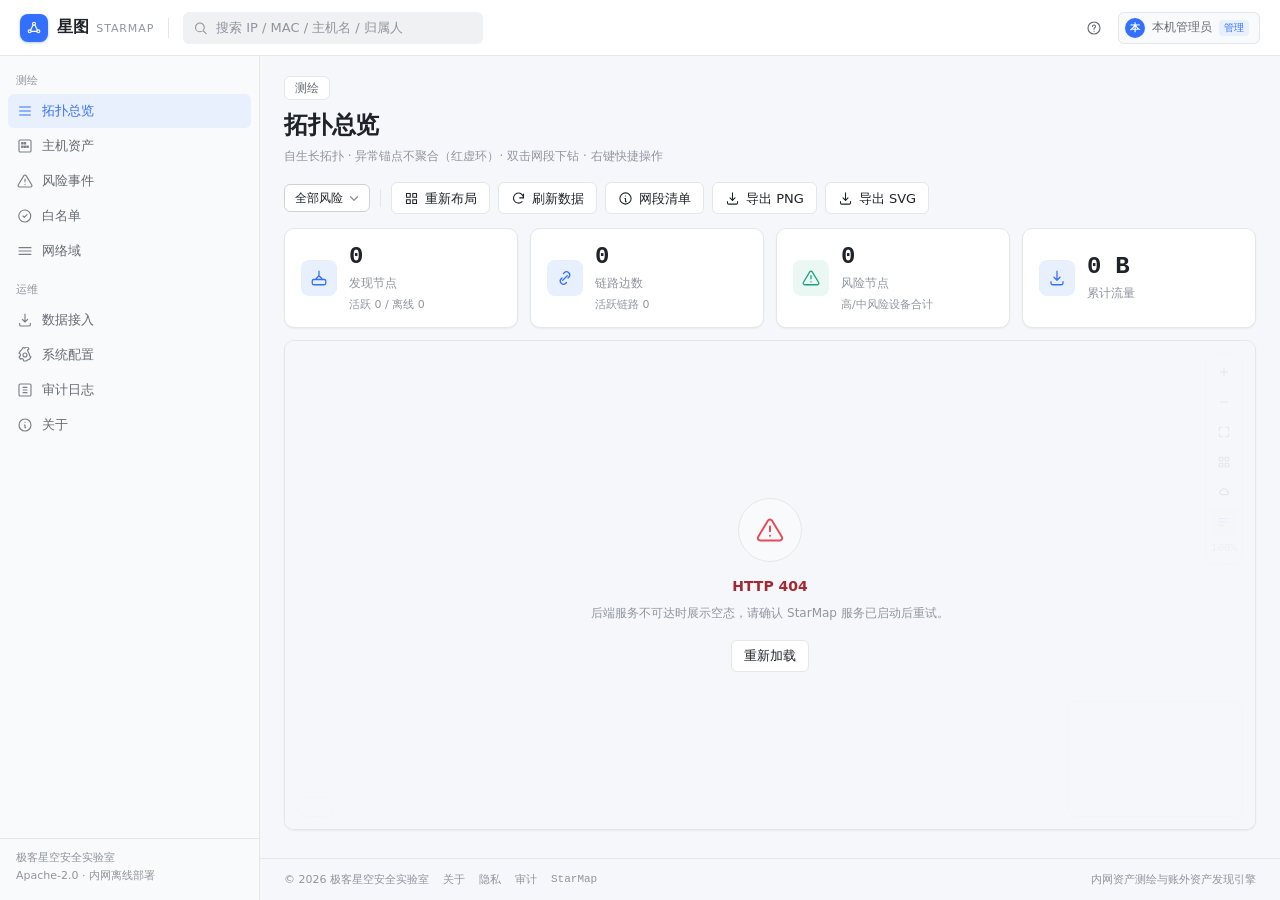
==== commit f283ac91: "feat(1.5.0+1.5.1): 会看图 + 数据正确性 1.5.0 —— 让图说人话 - 设备身份识别：角色/系统栈/软件指纹，每条结论要能说出证据来源（internal/topology/id" ====
--- a/web/index.html
+++ b/web/index.html
@@ -187,6 +187,25 @@
     UI.tip.show(
       '<b>' + UI.esc(nodeLabel(n)) + '</b>' +
       '<div class="sm-tip-row"><span>类型</span><span>' + UI.esc(SM.Topo.typeLabel(nodeType(n))) + '</span></div>' +
+      ((n.Roles || []).length
+        ? '<div class="sm-tip-row"><span>角色</span><span>' + UI.esc(n.Roles.map(SM.Topo.roleLabel).join(' / ')) + '</span></div>'
+        : '') +
+      ((n.Services || []).length
+        ? '<div class="sm-tip-row"><span>服务</span><span>' + UI.esc(n.Services.join(', ')) + '</span></div>'
+        : '') +
+      ((n.OutPorts || []).length
+        ? '<div class="sm-tip-row"><span>连出端口</span><span>' + portBrief(n.OutPorts) + '</span></div>'
+        : '') +
+      ((n.InPorts || []).length
+        ? '<div class="sm-tip-row"><span>入向端口</span><span>' + portBrief(n.InPorts) + '</span></div>'
+        : '') +
+      (n.OSHint || n.TTL
+        ? '<div class="sm-tip-row"><span>系统栈</span><span>' + UI.esc((n.OSHint || '未识别') + (n.TTL ? ' · TTL ' + n.TTL : '')) + '</span></div>'
+        : '') +
+      ((n.Software || []).length
+        ? '<div class="sm-tip-row"><span>软件</span><span>' + UI.esc(n.Software.join(', ')) + '</span></div>'
+        : '') +
+      (n.GatewayFor ? '<div class="sm-tip-row"><span>出口</span><span>' + n.GatewayFor + ' 台设备经此上网</span></div>' : '') +
       '<div class="sm-tip-row"><span>风险</span><span>' + UI.esc(UI.riskLabel(lv)) + '</span></div>' +
       '<div class="sm-tip-row"><span>网络域</span><span>' + UI.esc(n.Domain || '-') + '</span></div>' +
       '<div class="sm-tip-row"><span>最后活跃</span><span>' + UI.esc(UI.fmtAgo(n.LastSeen)) + '</span></div>' +
@@ -218,6 +237,14 @@
         '<b>' + UI.esc(nodeLabel(nodeCache[p.a] || { ID: p.a })) + ' &rarr; ' + UI.esc(nodeLabel(nodeCache[p.b] || { ID: p.b })) + '</b>' +
         '<div class="sm-tip-row"><span>类型</span><span>经代理转发</span></div>' +
         '<div style="margin-top:4px;opacity:.7">由 X-Forwarded-For 还原：客户端经该节点转发访问，链路本身不是观测到的流量</div>',
+        p.x, p.y);
+      return;
+    }
+    if (e.Kind === 'gateway' || e.Protocol === 'gateway') {
+      UI.tip.show(
+        '<b>' + UI.esc(nodeLabel(nodeCache[p.a] || { ID: p.a })) + ' &rarr; ' + UI.esc(nodeLabel(nodeCache[p.b] || { ID: p.b })) + '</b>' +
+        '<div class="sm-tip-row"><span>类型</span><span>出网路径</span></div>' +
+        '<div style="margin-top:4px;opacity:.7">该主机的公网流量以这台设备为下一跳。网关的 IP 在被动侧不可见，此节点由以太网头的 MAC 推断而来</div>',
         p.x, p.y);
       return;
     }
@@ -250,9 +277,57 @@
   // 带 xff-proxy 标签的节点是七层转发设备。按连接度数推断时它常被判成"终端"，
   // 详情里写「终端」会把人往"普通主机被代理"的反方向带，这里优先按标签定型。
   if ((n.Labels || []).indexOf('xff-proxy') >= 0) return 'proxy';
-  // 普通节点的设备类型来自拓扑布局判定（按连接度数推断），不再一律显示"未知设备"
+  // 后端基于端口/首跳/服务画像识别出的设备角色优先于"按连线数量猜"（V1.5）
+  if (n.Role && topo && SM.Topo.roleType(n.Role)) return SM.Topo.roleType(n.Role);
+  // 没有角色信息时退回连接度推断
   if (topo) return topo.typeOf(String(n.ID));
   return 'unknown';
+}
+
+/* ---------- 端口展示 ---------- */
+/* 端口 → 常见用途。只是"提示"，不是断言：443 上跑的也可以不是 HTTPS，
+ * 所以端口号永远原样显示，用途作为后缀小字，且未收录的端口直接不显示名字。 */
+var PORT_NAMES = {
+  21: 'ftp', 22: 'ssh', 23: 'telnet', 25: 'smtp', 53: 'dns', 67: 'dhcp', 80: 'http',
+  110: 'pop3', 123: 'ntp', 135: 'rpc', 139: 'smb', 143: 'imap', 161: 'snmp', 389: 'ldap',
+  443: 'https', 445: 'smb', 515: 'lpd', 548: 'afp', 631: 'ipp', 873: 'rsync',
+  1433: 'mssql', 1521: 'oracle', 3306: 'mysql', 3389: 'rdp', 5000: 'synology',
+  5432: 'pgsql', 5900: 'vnc', 6379: 'redis', 8080: 'http-alt', 8081: 'http-alt',
+  8443: 'https-alt', 8888: 'http-alt', 9200: 'es', 11211: 'memcached', 27017: 'mongo'
+};
+function portName(p) { return PORT_NAMES[p] || ''; }
+
+/* portBrief 悬浮卡用的一行摘要：最多 4 个，多了给"+N"，不让人在悬浮卡里滚动。
+ * 注意字段是小写：后端 model.PortUse 的 JSON tag 是 port/proto/sessions/peers/bytes，
+ * 写成 p.Port 会静默得到 undefined（不报错，只在界面上显示 "undefined"）。 */
+function portBrief(list) {
+  if (!list || !list.length) return '';
+  var sep = '<span class="sm-t-3" style="opacity:.45"> · </span>';
+  var shown = list.slice(0, 4).map(function (p) {
+    var nm = portName(p.port);
+    return '<span class="sm-mono">' + p.port + '</span>' +
+      (nm ? '<span class="sm-t-3" style="font-size:10px">/' + nm + '</span>' : '') +
+      ((p.sessions || 0) > 1 ? ' <span class="sm-t-3" style="font-size:10px">×' + p.sessions + '</span>' : '');
+  }).join(sep);
+  var more = list.length - 4;
+  return shown + (more > 0 ? ' <span class="sm-t-3">+' + more + '</span>' : '');
+}
+
+/* portTableHTML 详情面板用的端口清单：端口 / 用途 / 协议 / 会话 / 对端 / 流量。 */
+function portTableHTML(list, empty) {
+  if (!list || !list.length) return '<div class="sm-t-3" style="font-size:12px">' + empty + '</div>';
+  return '<div class="sm-stack-sm">' + list.map(function (p) {
+    var nm = portName(p.port);
+    var meta = [];
+    if (p.proto) meta.push(p.proto);
+    if (p.sessions) meta.push(p.sessions + ' 次');
+    if (p.peers) meta.push(p.peers + ' 个对端');
+    if (p.bytes) meta.push(UI.fmtBytes(p.bytes));
+    return '<div class="sm-row is-center" style="justify-content:space-between;padding:5px 8px;background:var(--sm-bg-alt);border-radius:3px">' +
+      '<span class="sm-mono" style="font-size:12px">' + p.port +
+      (nm ? ' <span class="sm-t-3" style="font-size:11px">' + nm + '</span>' : '') + '</span>' +
+      '<span class="sm-t-3" style="font-size:11px">' + UI.esc(meta.join(' · ')) + '</span></div>';
+  }).join('') + '</div>';
 }
 
 /* ---------- 节点详情 ---------- */
@@ -273,6 +348,32 @@
       kv('节点 ID', '<span class="sm-mono">' + UI.esc(n.ID) + '</span>') +
       kv('IP 地址', (n.IPs || []).length ? (n.IPs || []).map(function (i) { return '<div class="sm-mono">' + UI.esc(i) + '</div>'; }).join('') : '-') +
       kv('MAC 地址', n.MAC ? '<span class="sm-mono">' + UI.esc(n.MAC) + '</span>' : '-') +
+      kv('设备角色', (n.Roles || []).length
+        ? '<div class="sm-chips">' + n.Roles.map(function (r) {
+          return '<span class="sm-badge is-brand">' + UI.esc(SM.Topo.roleLabel(r)) + '</span>';
+        }).join('') + '</div>'
+        : '<span class="sm-t-3">未识别</span>') +
+      kv('开放服务', (n.Services || []).length
+        ? '<div class="sm-chips">' + n.Services.map(function (s) {
+          return '<span class="sm-chip sm-mono">' + UI.esc(s) + '</span>';
+        }).join('') + '</div>'
+        : ((n.InPorts || []).length
+          // 有入向端口但没有一个是已知服务端口。这时候再说"未观测到入向服务"就是错的——
+          // 面板下面一行明明白白列着"别人连过它的 9750"，同一屏自己跟自己矛盾。
+          ? '<span class="sm-t-3">没有已知服务端口；被连过的端口见下方「入向」</span>'
+          : '<span class="sm-t-3">未观测到入向服务（终端/哑设备）</span>')) +
+      kv('系统栈', n.OSHint
+        ? UI.esc(n.OSHint) + (n.TTL ? ' <span class="sm-t-3">(TTL ' + n.TTL + ')</span>' : '')
+        : (n.TTL ? '未识别 <span class="sm-t-3">(TTL ' + n.TTL + ')</span>' : '<span class="sm-t-3">无证据</span>')) +
+      ((n.Software || []).length
+        ? kv('软件指纹', '<div class="sm-chips">' + n.Software.map(function (s) {
+          return '<span class="sm-chip sm-mono">' + UI.esc(s) + '</span>';
+        }).join('') + '</div><div class="sm-t-3" style="margin-top:4px">来源：明文 HTTP 的 Server / User-Agent，加密流量不可见</div>')
+        : '') +
+      (n.InboundPeers
+        ? kv('入向连接', n.InboundPeers + ' 个对端主动连过该设备' + (n.InboundPeers >= 128 ? '（已封顶）' : ''))
+        : '') +
+      (n.GatewayFor ? kv('公网出口', '为 ' + n.GatewayFor + ' 台设备提供首跳网关') : '') +
       kv('归属网络域', n.Domain ? '<span class="sm-badge is-brand">' + UI.esc(n.Domain) + '</span>' : '-') +
       kv('风险等级', UI.riskTag(n.RiskLevel)) +
       kv('在线状态', n.Active === false
@@ -284,6 +385,21 @@
       kv('首次发现', UI.fmtTime(n.FirstSeen)) +
       kv('最后活跃', UI.fmtTime(n.LastSeen)) +
       '</div>';
+
+    /* 端口：点开一台机器最常问的两个问题就是"它连了谁"和"连的什么端口"。
+     * 出向/入向分开列，不合并成一个"端口列表"——同一个 443 在两侧的含义完全相反：
+     * 出向 443 是"它在访问别人的网站"，入向 443 是"别人在访问它"。 */
+    h += '<div class="sm-divider"></div>' +
+      '<div class="sm-label" style="margin-bottom:8px">连接对方端口 · 出向' +
+      ((n.OutPorts || []).length ? '（' + n.OutPorts.length + '）' : '') + '</div>' +
+      portTableHTML(n.OutPorts, '未观测到该设备主动发起的会话') +
+      '<div class="sm-label" style="margin:12px 0 8px">被对方连接端口 · 入向' +
+      ((n.InPorts || []).length ? '（' + n.InPorts.length + '）' : '') + '</div>' +
+      portTableHTML(n.InPorts, '未观测到指向该设备的入向会话') +
+      (((n.OutPorts || []).length || (n.InPorts || []).length)
+        ? '<div class="sm-t-3" style="font-size:11px;margin-top:6px">来自本次运行观测到的会话；重启后随新流量重建。' +
+          '端口用途为常见约定，不代表该端口上跑的就是这个服务。</div>'
+        : '');
 
     if (resp.Members && resp.Members.length) {
       h += '<div class="sm-divider"></div><div class="sm-label" style="margin-bottom:8px">聚合成员（' + resp.Members.length + '）</div>' +
@@ -322,6 +438,47 @@
         }).join('') + '</div>' +
         '<div class="sm-t-3" style="font-size:11px;margin-top:6px">这些设备被动侧看不到直连流量，只能靠 XFF 还原</div>';
     }
+    /* V1.5 安全核查：为什么这台是红的，以及"能不能就地查一下"。
+     * 红点如果不解释自己，用户看两天就不信了；能解释、能追查、能加白消红，
+     * 这张图才敢长期挂在墙上。 */
+    var verdict = n.IntelVerdict || '';
+    h += '<div class="sm-divider"></div><div class="sm-label" style="margin-bottom:8px">安全核查</div>' +
+      '<div class="sm-stack-sm">' +
+      kv('归属地', n.Overseas
+        ? '<span class="sm-badge is-danger">国外</span>'
+        : '<span class="sm-t-3">国内 / 未判定</span>') +
+      kv('疑似隧道', n.TunnelSuspect
+        ? '<span class="sm-badge is-danger">是</span> <span class="sm-t-3" style="font-size:11px">命中 frp/clash 类特征</span>'
+        : '<span class="sm-t-3">否</span>') +
+      kv('情报结论', verdict
+        ? intelTagHTML(verdict, n.IntelScore) +
+          ((n.IntelTags || []).length
+            ? ' <span class="sm-t-3" style="font-size:11px">' + UI.esc((n.IntelTags || []).join(' / ')) + '</span>'
+            : '')
+        : '<span class="sm-t-3">本地情报库无记录</span>') +
+      kv('白名单', n.Whitelisted
+        ? '<span class="sm-badge">已加白（不再标红）</span>'
+        : '<span class="sm-t-3">未加白</span>') +
+      '</div>';
+
+    // 只有能查到东西的节点才给查询入口：网段聚合节点没有单一 IP，查了也只会报错
+    if ((n.IPs || []).length && !isAggNode(n)) {
+      h += '<div class="sm-row" style="gap:6px;margin-top:10px;flex-wrap:wrap">' +
+        '<button class="sm-btn is-sm" data-act="intel" data-id="' + UI.escAttr(n.ID) + '" data-mode="local">查询情报</button>' +
+        (snapshot && snapshot.TI && snapshot.TI.configured
+          ? '<button class="sm-btn is-sm" data-act="intel" data-id="' + UI.escAttr(n.ID) + '" data-mode="refresh">回源刷新</button>'
+          : '') +
+        (!n.Whitelisted
+          ? '<button class="sm-btn is-sm" data-act="wl" data-v="' + UI.escAttr(primaryIPOf(n)) + '">加入白名单</button>'
+          : '') +
+        '</div>' +
+        '<div class="sm-hint" id="intelResult" style="font-size:11px;margin-top:8px">' +
+        (snapshot && snapshot.TI && snapshot.TI.configured
+          ? '本地没有记录时会自动向情报平台查询（只查公网地址）'
+          : '未配置回源接口，只能查本地情报库') +
+        '</div>';
+    }
+
     if ((n.Labels || []).indexOf('xff-client') >= 0) {
       h += '<div class="sm-alert is-info" style="margin-top:12px"><span class="sm-alert-ico">' + UI.ico('info') + '</span>' +
         '<div class="sm-alert-body">该设备只能通过 X-Forwarded-For 还原得知（位于七层代理之后），网内未观测到它的直连流量。</div></div>';
@@ -332,6 +489,52 @@
     body.innerHTML = UI.errorHTML(e);
   });
 }
+/* 情报结论 → 徽标。四个判定对应四种语气：
+ * malicious/suspicious 是"要处理"，clean 是"查过了没问题"，unknown 是"有记录但判不出来"。 */
+function intelTagHTML(v, score) {
+  var cls = v === 'malicious' ? 'is-danger' : (v === 'suspicious' ? 'is-warn' : (v === 'clean' ? 'is-ok' : ''));
+  var label = { malicious: '恶意', suspicious: '可疑', clean: '无问题', unknown: '未知' }[v] || v;
+  return '<span class="sm-badge ' + cls + '">' + UI.esc(label) + '</span>' +
+    (score ? ' <span class="sm-t-3" style="font-size:11px">置信度 ' + score + '</span>' : '');
+}
+function primaryIPOf(n) {
+  var ips = n.IPs || [];
+  return ips.length ? String(ips[0]).replace(/\/.*$/, '') : '';
+}
+
+/* 情报查询：点一下就地查，不跳页、不复制 IP 去别的平台 */
+document.addEventListener('click', function (e) {
+  var b = e.target.closest ? e.target.closest('[data-act="intel"]') : null;
+  if (b) {
+    var id = b.getAttribute('data-id');
+    var box = document.getElementById('intelResult');
+    if (box) box.textContent = '查询中…';
+    b.disabled = true;
+    API.tiLookup(id, b.getAttribute('data-mode') === 'refresh').then(function (r) {
+      b.disabled = false;
+      if (!box) return;
+      if (!r || (!r.record && r.configured === false)) {
+        box.textContent = (r && r.message) || '未查到结果';
+        return;
+      }
+      var rec = r.record || {};
+      box.innerHTML = '<div style="display:flex;align-items:center;gap:6px;flex-wrap:wrap">' +
+        intelTagHTML(rec.verdict, rec.score) +
+        '<span class="sm-t-3" style="font-size:11px">来源 ' + UI.esc(rec.source || '-') +
+        ' · ' + (r.source === 'local' ? '本地库' : '情报平台') +
+        (r.stale ? ' · 数据已过有效期' : '') + '</span></div>' +
+        ((rec.tags || []).length ? '<div class="sm-chips" style="margin-top:6px">' +
+          rec.tags.map(function (t) { return '<span class="sm-chip">' + UI.esc(t) + '</span>'; }).join('') + '</div>' : '');
+    }).catch(function (err) {
+      b.disabled = false;
+      if (box) box.textContent = '查询失败：' + err.message;
+    });
+    return;
+  }
+  var w = e.target.closest ? e.target.closest('[data-act="wl"]') : null;
+  if (w) addWhitelist(w.getAttribute('data-v'));
+});
+
 function kv(k, v) {
   return '<div class="sm-kv"><div class="sm-kv-k">' + k + '</div><div class="sm-kv-v">' + v + '</div></div>';
 }
@@ -534,11 +737,27 @@
       return;
     }
     buildGraph(data);
+    openNodeFromURL();
   }).catch(function (e) {
     if (topo) topo.showOverlay(UI.errorHTML(e));
     snapshot = null;
     renderStats();
   });
+}
+
+/* 深链接：?node=<节点ID> 直接打开某台设备的详情。
+ * 用途很实在——把"这台设备有问题"的链接直接发给同事，不用教他
+ * "打开拓扑、找到 10.20.0.50、双击"。也是详情面板可被自动验证的前提。 */
+function openNodeFromURL() {
+  var want = '';
+  try {
+    want = new URLSearchParams(location.search).get('node') || '';
+  } catch (e) { return; }
+  if (!want) return;
+  var n = nodeCache[want];
+  if (!n) return;                  // 节点已老化/被清理，静默忽略
+  if (topo) topo.centerOn(want);
+  showDetail(want);
 }
 
 document.addEventListener('DOMContentLoaded', load);
--- a/web/assets/theme.css
+++ b/web/assets/theme.css
@@ -911,6 +911,35 @@
 /* V1.8：只能通过 XFF 还原得知的客户端（位于代理后，被动侧看不到它的直连流量） */
 .sm-topo-xff-ring { fill: none; stroke: #7b61ff; stroke-width: 1; stroke-dasharray: 1 4; opacity: .75; }
 .sm-topo-node.is-xffc .sm-topo-plate { fill: #fbfaff; }
+
+/* V1.5：公网折叠 —— 一朵可以点开的云
+ * 上百个公网 /24 会把内网设备挤成一小撮，默认收进这里。
+ * 标红的三类（国外/隧道/风险）不进云，所以这里的体量只代表"没问题的外部连接"。 */
+.sm-topo-node.is-cloud .sm-topo-plate { fill: #f2f7ff; stroke: var(--sm-brand-2); stroke-width: 1.4; }
+.sm-topo-cloud-halo {
+  fill: rgba(51, 112, 255, .07);
+  stroke: rgba(51, 112, 255, .35);
+  stroke-width: 1;
+  stroke-dasharray: 6 5;
+  animation: sm-cloud-pulse 3.6s var(--sm-ease) infinite;
+}
+@keyframes sm-cloud-pulse { 0%, 100% { opacity: .5; } 50% { opacity: 1; } }
+@media (prefers-reduced-motion: reduce) { .sm-topo-cloud-halo { animation: none; opacity: .8; } }
+.sm-topo-node.is-cloud:hover .sm-topo-cloud-halo { stroke: var(--sm-brand-2); opacity: 1; }
+.sm-topo-glyph.is-cloud { stroke: var(--sm-brand-2); stroke-width: 1.6; }
+.sm-topo-cloud-sub { font-size: 10px; fill: var(--sm-brand-2); text-anchor: middle; pointer-events: none; font-weight: 600; }
+
+/* V1.5：待核查（国外 / 疑似隧道 / 中高风险）—— 红环，且不参与公网折叠。
+ * 与「异常锚点」的红虚环区分：这里是实线环，代表"人还没看过"，看过后加白就会消掉。 */
+.sm-topo-hl-ring {
+  fill: none; stroke: var(--sm-danger); stroke-width: 1.6; opacity: .9;
+  filter: drop-shadow(0 0 3px rgba(227, 77, 89, .35));
+}
+.sm-topo-node.is-hl .sm-topo-plate { fill: #fdf6f6; }
+.sm-topo-node.is-hl .sm-topo-sublabel { fill: var(--sm-danger); }
+/* 已加白：灰底，说明"这台不是没问题，是你说过没问题" */
+.sm-topo-node.is-wl .sm-topo-plate { fill: #f7f8fa; }
+.sm-topo-node.is-wl .sm-topo-sublabel { fill: var(--sm-text-4); }
 .sm-topo-node.is-sel .sm-topo-plate { stroke: var(--sm-brand-2); stroke-width: 2; }
 .sm-topo-node.is-sel .sm-topo-sel-ring { opacity: 1; }
 .sm-topo-sel-ring { fill: none; stroke: var(--sm-brand-2); stroke-width: 1.5; opacity: 0; transition: opacity var(--sm-t) var(--sm-ease); stroke-dasharray: 4 3; }
@@ -1053,9 +1082,42 @@
   .sm-h1 { font-size: 20px; }
   .sm-content { padding: 0 16px 20px; }
 }
+/* 窄屏（手机 / 竖屏平板）：
+   1. 侧栏不能直接 display:none —— 那样导航就没了，手机上无法切页；
+      改成顶部横向滚动导航条（纯 CSS，无 JS 状态，刷新后依然可用）。
+   2. 顶栏的全局搜索与用户名在 390px 下放不下，必须先收起，
+      否则整页横向溢出（实测溢出 89px，页面出现左右滚动条）。 */
 @media (max-width: 760px) {
-  .sm-sider { display: none; }
+  .sm-body { flex-direction: column; }
+  .sm-sider {
+    display: flex;
+    flex-direction: row;
+    position: static;
+    width: 100%;
+    flex: 0 0 auto;
+    height: auto;
+    border-right: none;
+    border-bottom: 1px solid var(--sm-sider-border);
+    overflow-x: auto;
+    overflow-y: hidden;
+    -webkit-overflow-scrolling: touch;
+    z-index: 20;
+  }
+  .sm-sider-brand, .sm-sider-foot, .sm-sider-group { display: none; }
+  .sm-sider-nav {
+    display: flex;
+    flex-direction: row;
+    gap: 4px;
+    padding: 6px 10px;
+    overflow: visible;
+  }
+  .sm-navitem { white-space: nowrap; padding: 6px 10px; }
+  .sm-gsearch { display: none; }
+  .sm-userchip .sm-ellipsis, .sm-userchip .sm-role { display: none; }
+  .sm-userchip { padding: 4px 8px; gap: 0; }
   .sm-grid-2, .sm-grid-3, .sm-grid-4 { grid-template-columns: 1fr; }
   .sm-brand-en, .sm-topbar-sep { display: none; }
   .sm-footer { flex-direction: column; align-items: flex-start; gap: 6px; }
-}
+  /* 弹窗在窄屏要贴边，固定 520px 宽会直接溢出屏幕 */
+  .sm-modal { width: calc(100vw - 24px) !important; max-height: calc(100vh - 48px); }
+}
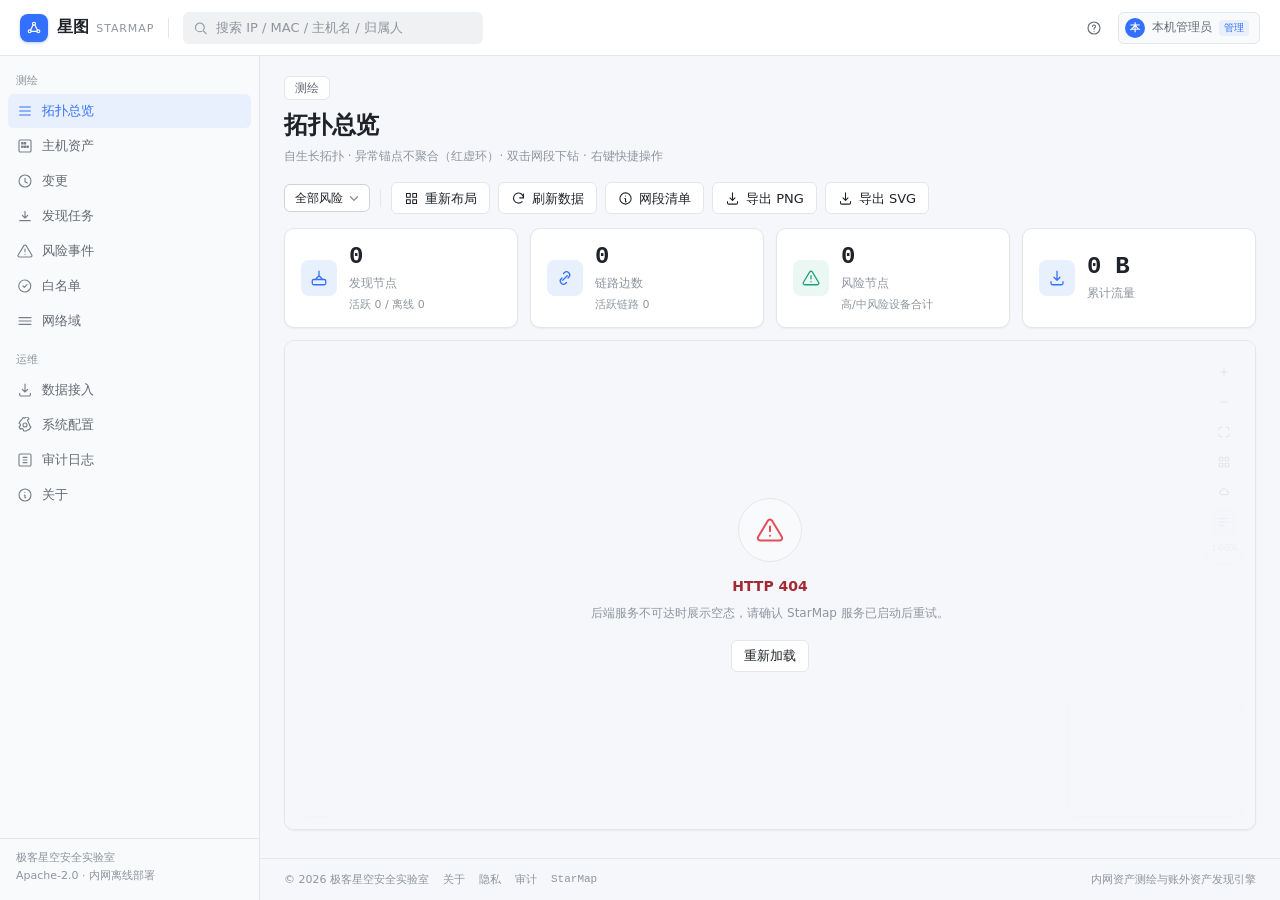
==== commit ea902608: "feat(1.6.0): 时间维度 —— 任务账、变更视图、趋势与 CSV 导出 主题：静态清单只能看一次。  1.5 之前 StarMap 回答的是「现在网里长什么样」，看一次就过期：第二天 再打开" ====
--- a/web/index.html
+++ b/web/index.html
@@ -551,6 +551,7 @@
     parentSnapshot = snapshot;
     breadcrumb.push(cidr);
     buildGraph(data);
+    renderTruncationNotice(null); // 下钻视图没有"被截断"这回事，别把全网的提示带进来
     document.getElementById('btnBack').classList.remove('sm-hide');
     document.getElementById('btnBack').textContent = '← 返回' + (breadcrumb.length > 1 ? '上级' : '全网');
     UI.toast('已进入子网 ' + cidr, 'ok');
@@ -719,6 +720,32 @@
   });
 }
 
+/* 截断提示（V1.5.2）：服务端为防止负载爆炸会限制返回的节点/边数量，
+ * 上限只在"规则大面积命中"这类病态规模下才会触发。
+ * 但截断必须让用户看见——静默截断会让运维以为"全网就这么点设备"，
+ * 这比返回慢十倍更危险。 */
+function renderTruncationNotice(data) {
+  var host = document.getElementById('topo');
+  if (!host) return;
+  var old = document.getElementById('topoTruncNotice');
+  if (old && old.parentNode) old.parentNode.removeChild(old);
+  if (!data || !data.Truncated) return;
+  var el = document.createElement('div');
+  el.id = 'topoTruncNotice';
+  el.className = 'sm-alert is-info';
+  el.style.cssText = 'position:absolute;left:16px;top:16px;z-index:6;max-width:400px;';
+  el.innerHTML =
+    '<span class="sm-alert-ico">' + UI.ico('info') + '</span>' +
+    '<div class="sm-alert-body">' +
+    '<div style="font-weight:600">节点过多，已按风险优先展示</div>' +
+    '<div class="sm-t-3" style="font-size:12px;margin-top:2px">' +
+    '节点 ' + UI.fmtNum(data.Nodes ? data.Nodes.length : 0) + ' / ' + UI.fmtNum(data.TotalNodes || 0) +
+    '，边 ' + UI.fmtNum(data.Edges ? data.Edges.length : 0) + ' / ' + UI.fmtNum(data.TotalEdges || 0) +
+    '。可下钻到具体网段查看全量。' +
+    '</div></div>';
+  host.appendChild(el);
+}
+
 /* ---------- 加载 ---------- */
 function load() {
   if (!topo) {
@@ -737,6 +764,7 @@
       return;
     }
     buildGraph(data);
+    renderTruncationNotice(data);
     openNodeFromURL();
   }).catch(function (e) {
     if (topo) topo.showOverlay(UI.errorHTML(e));
